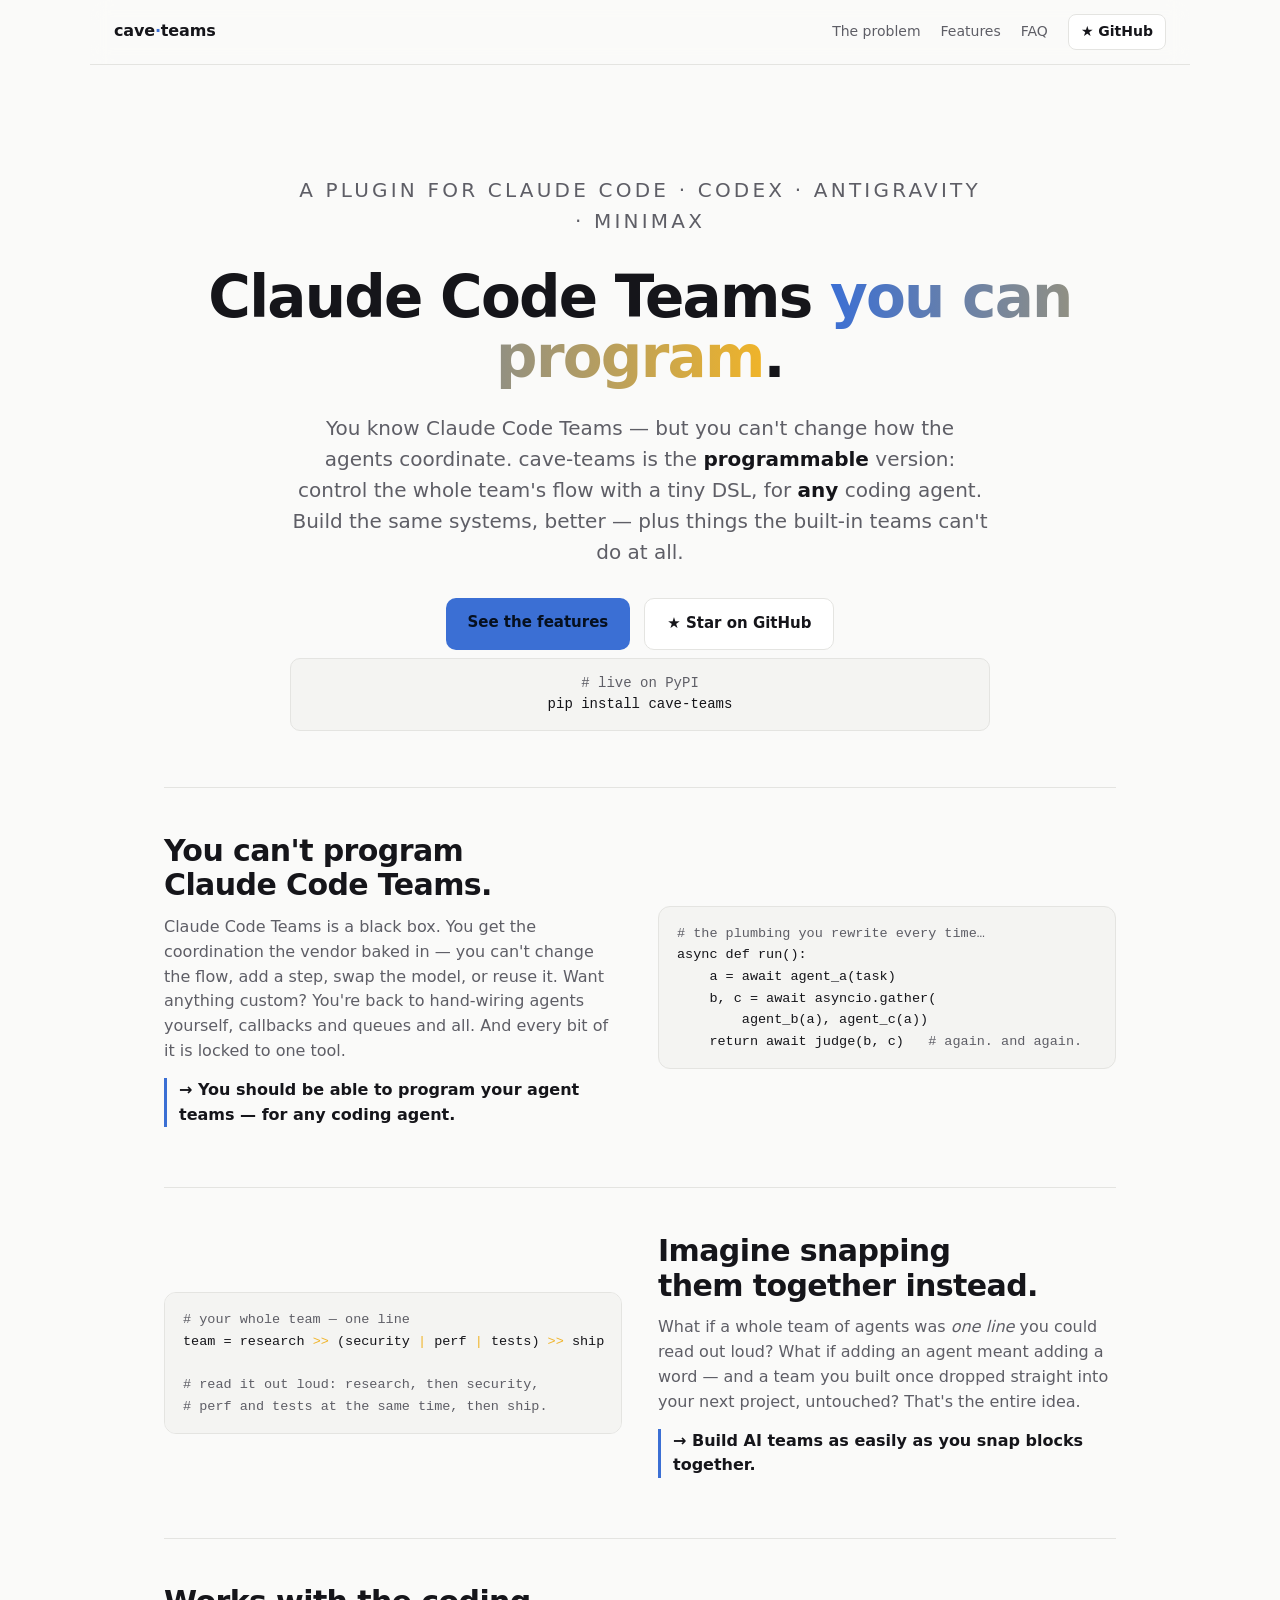
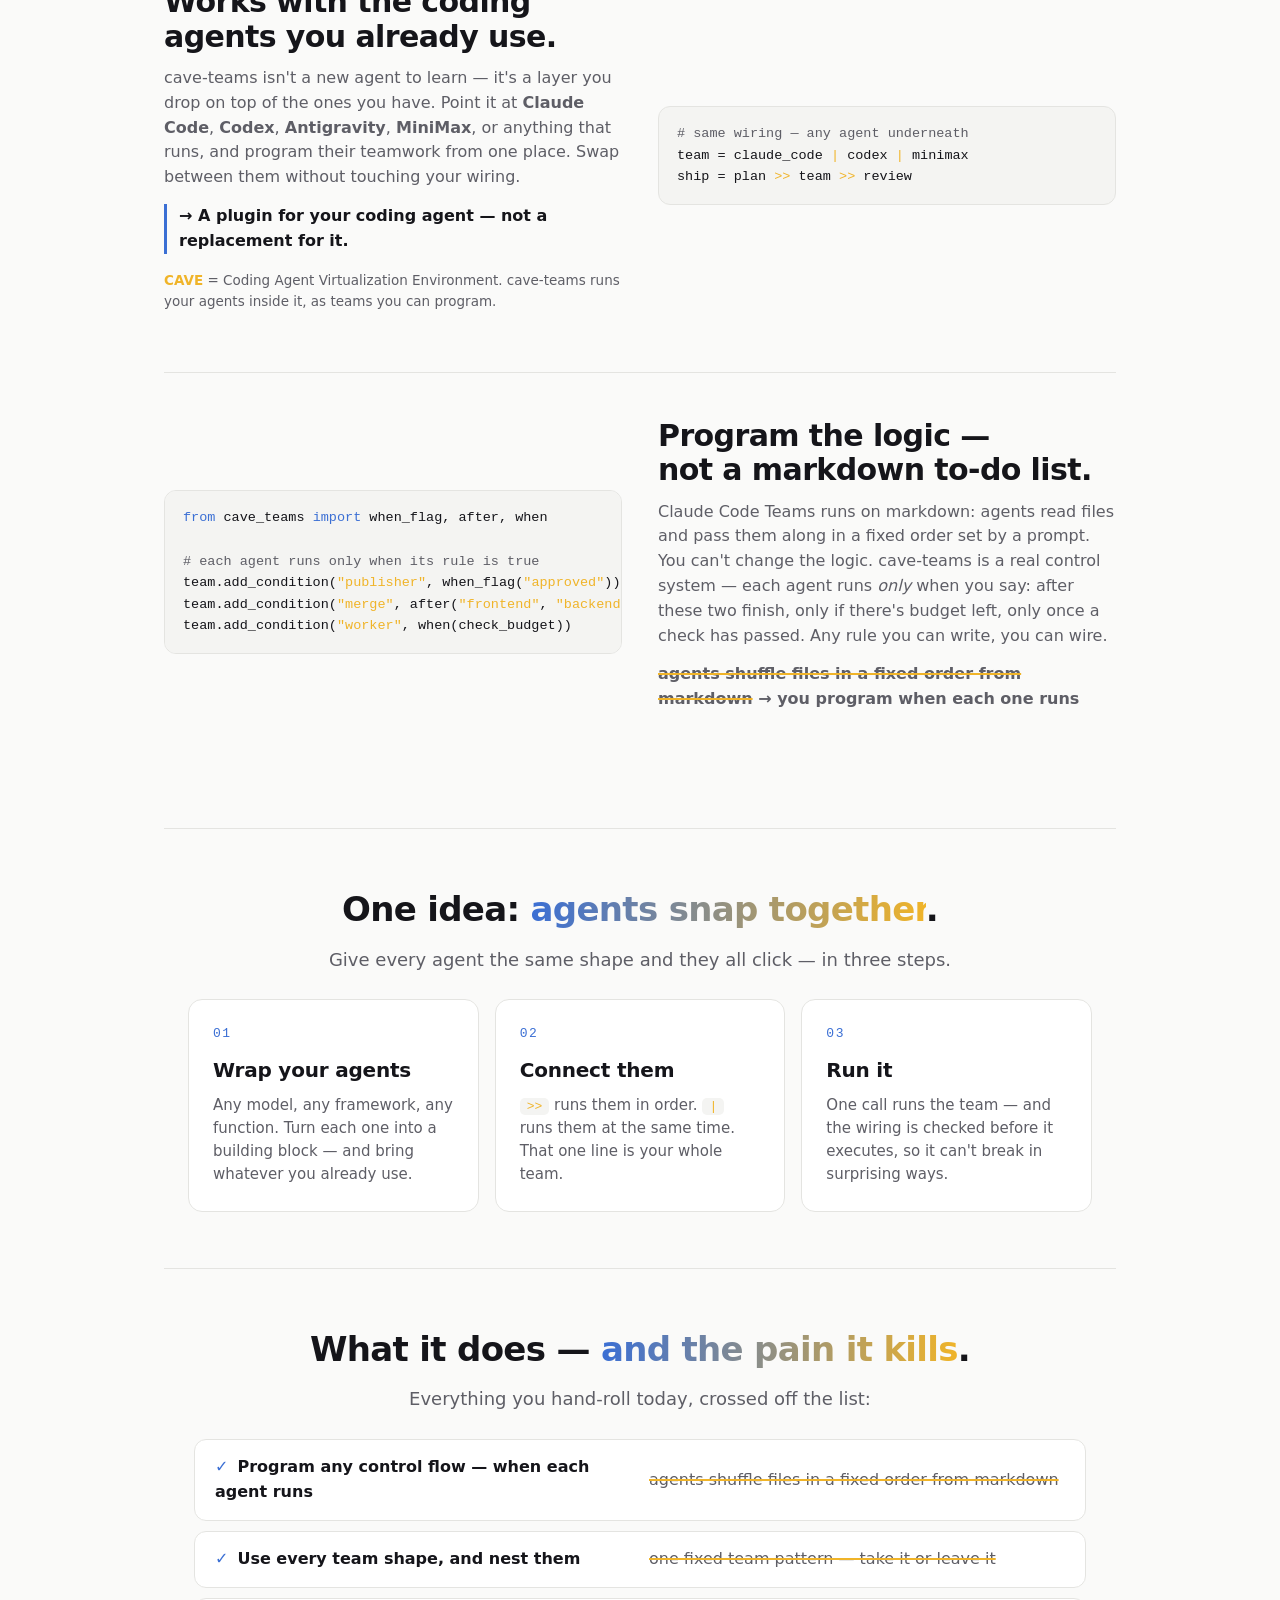
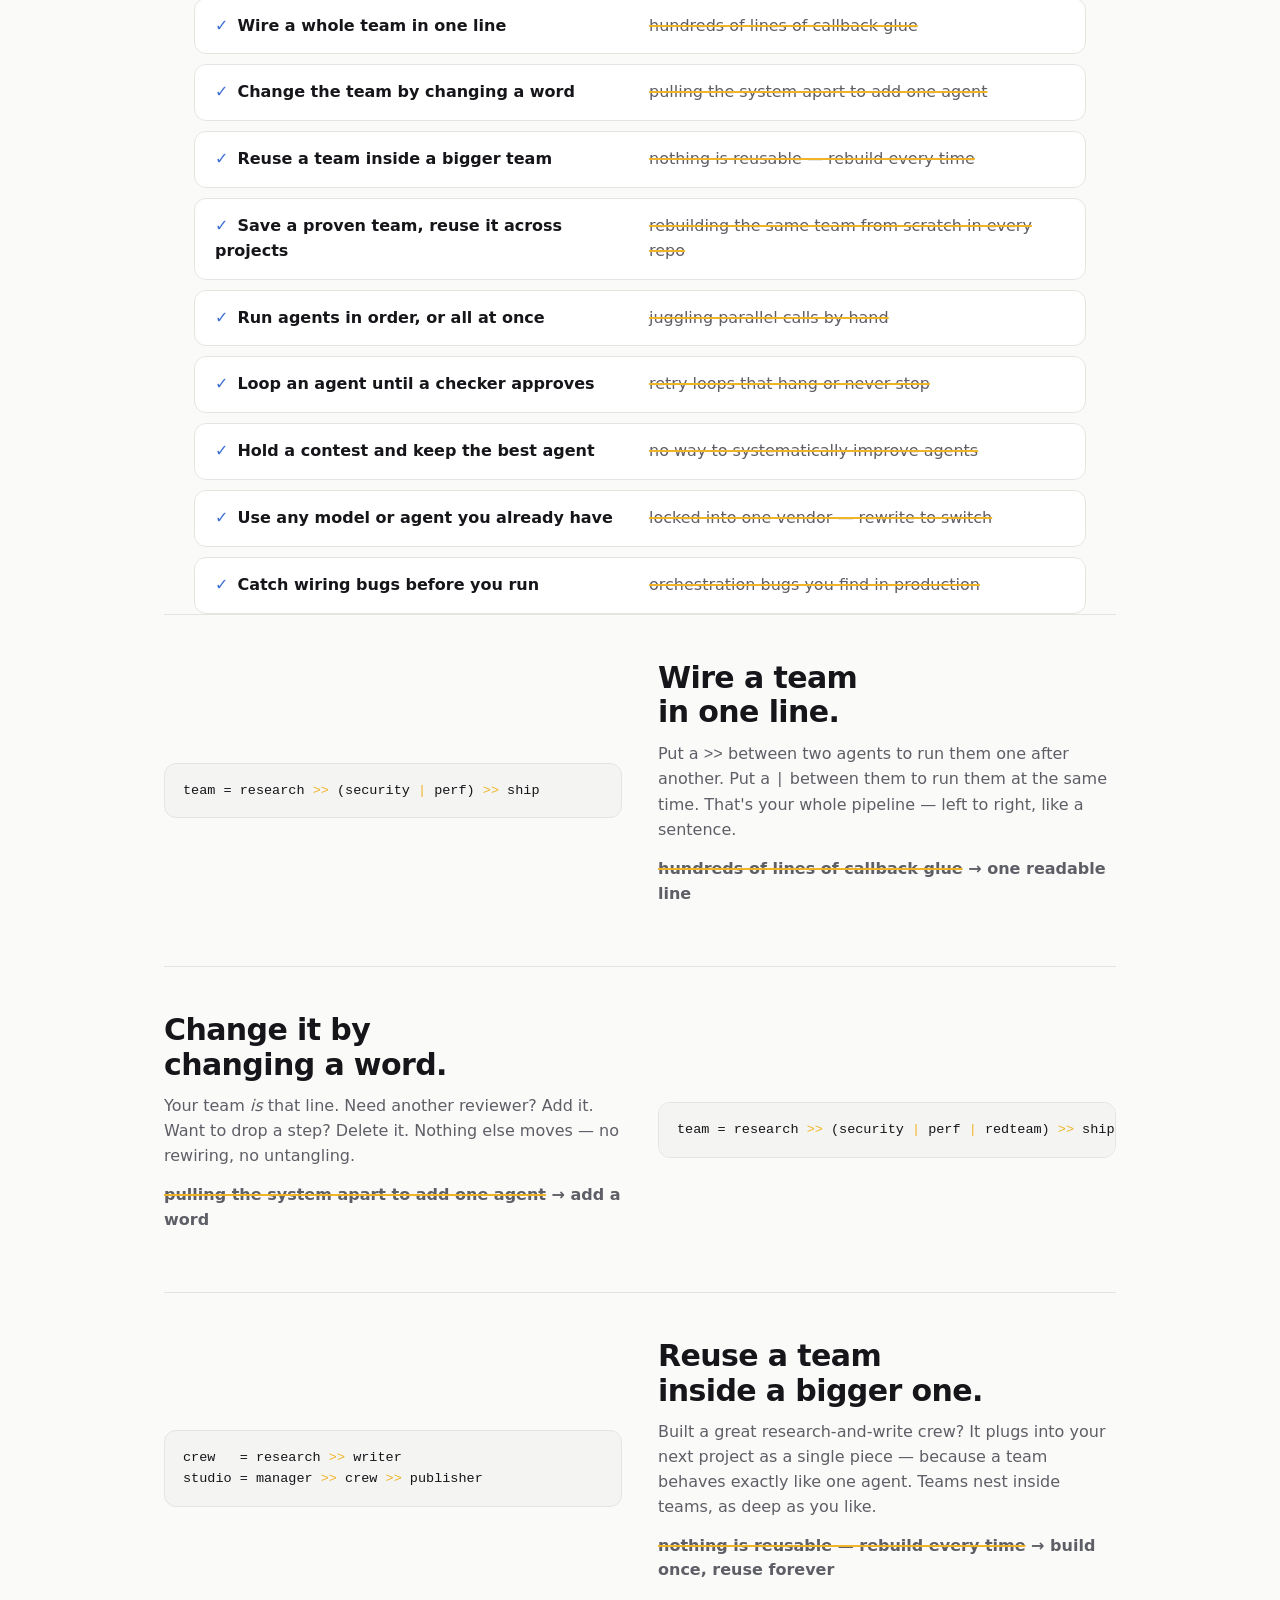
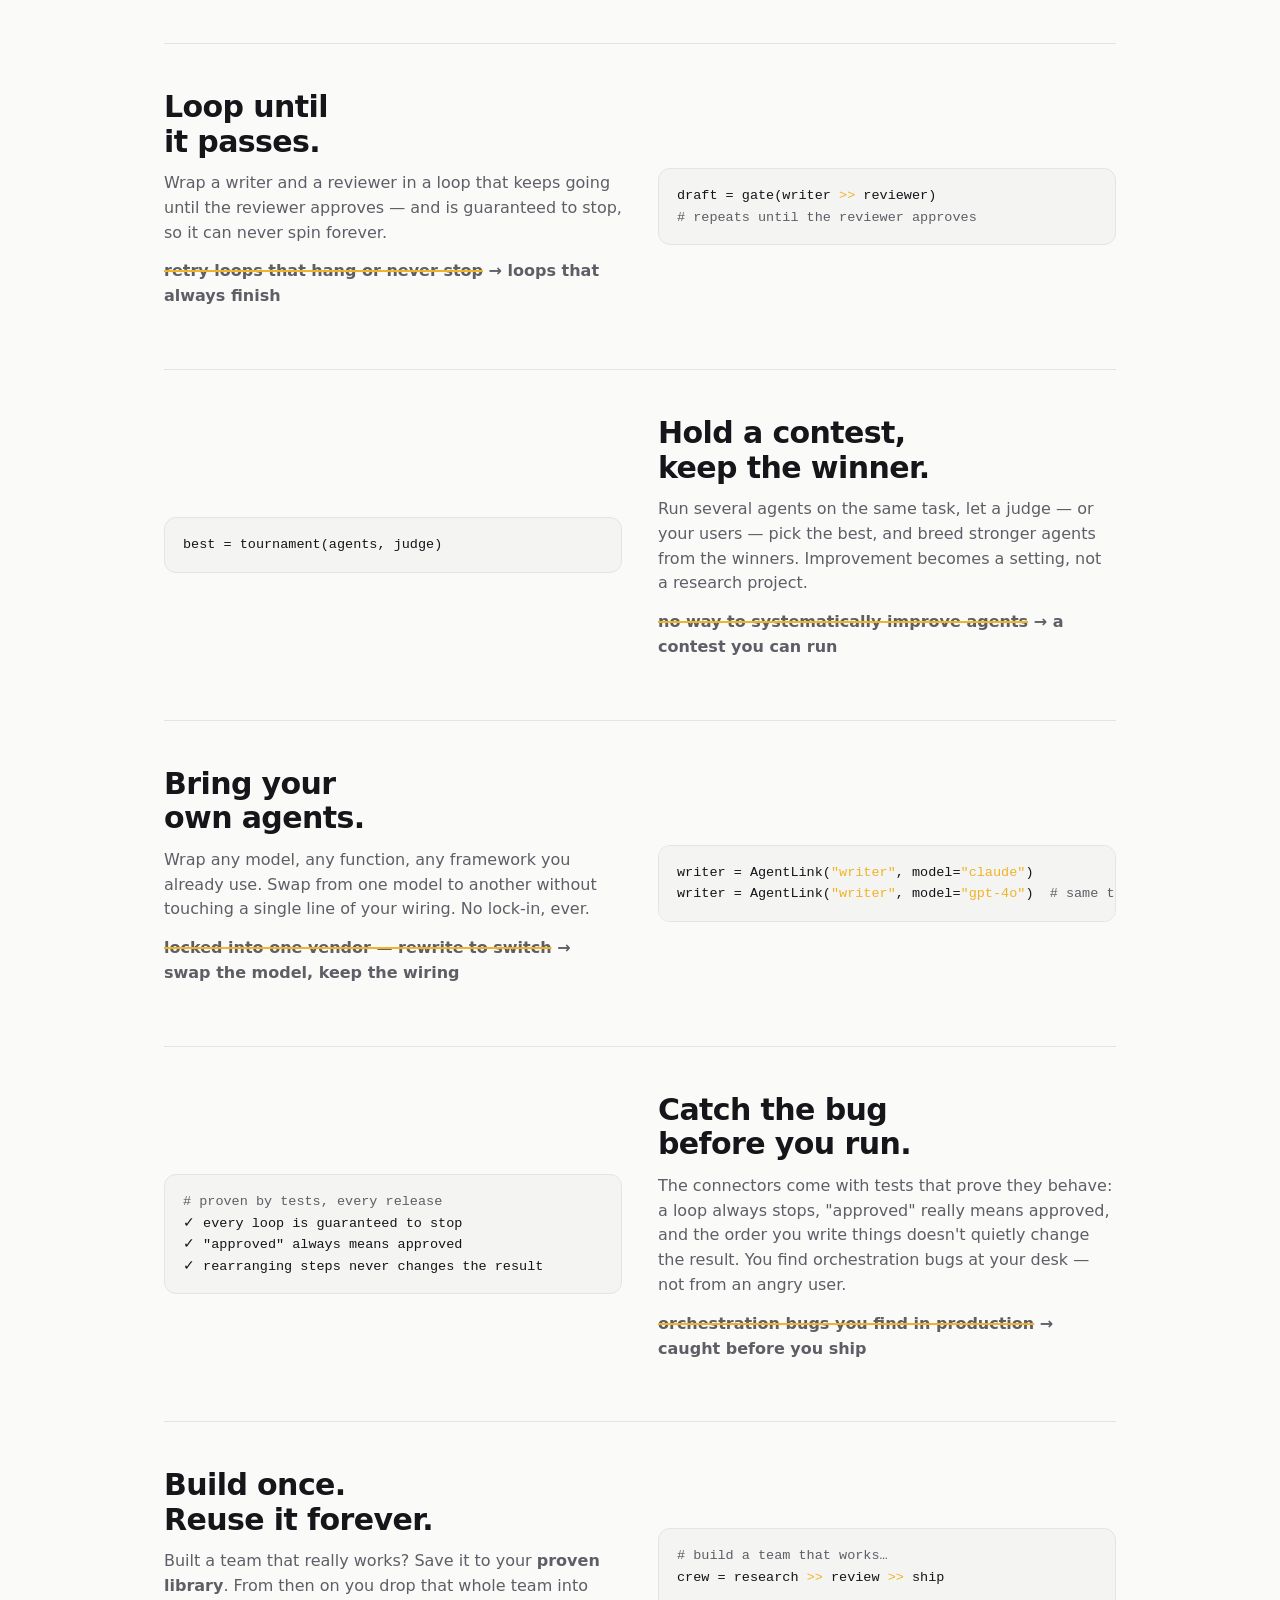
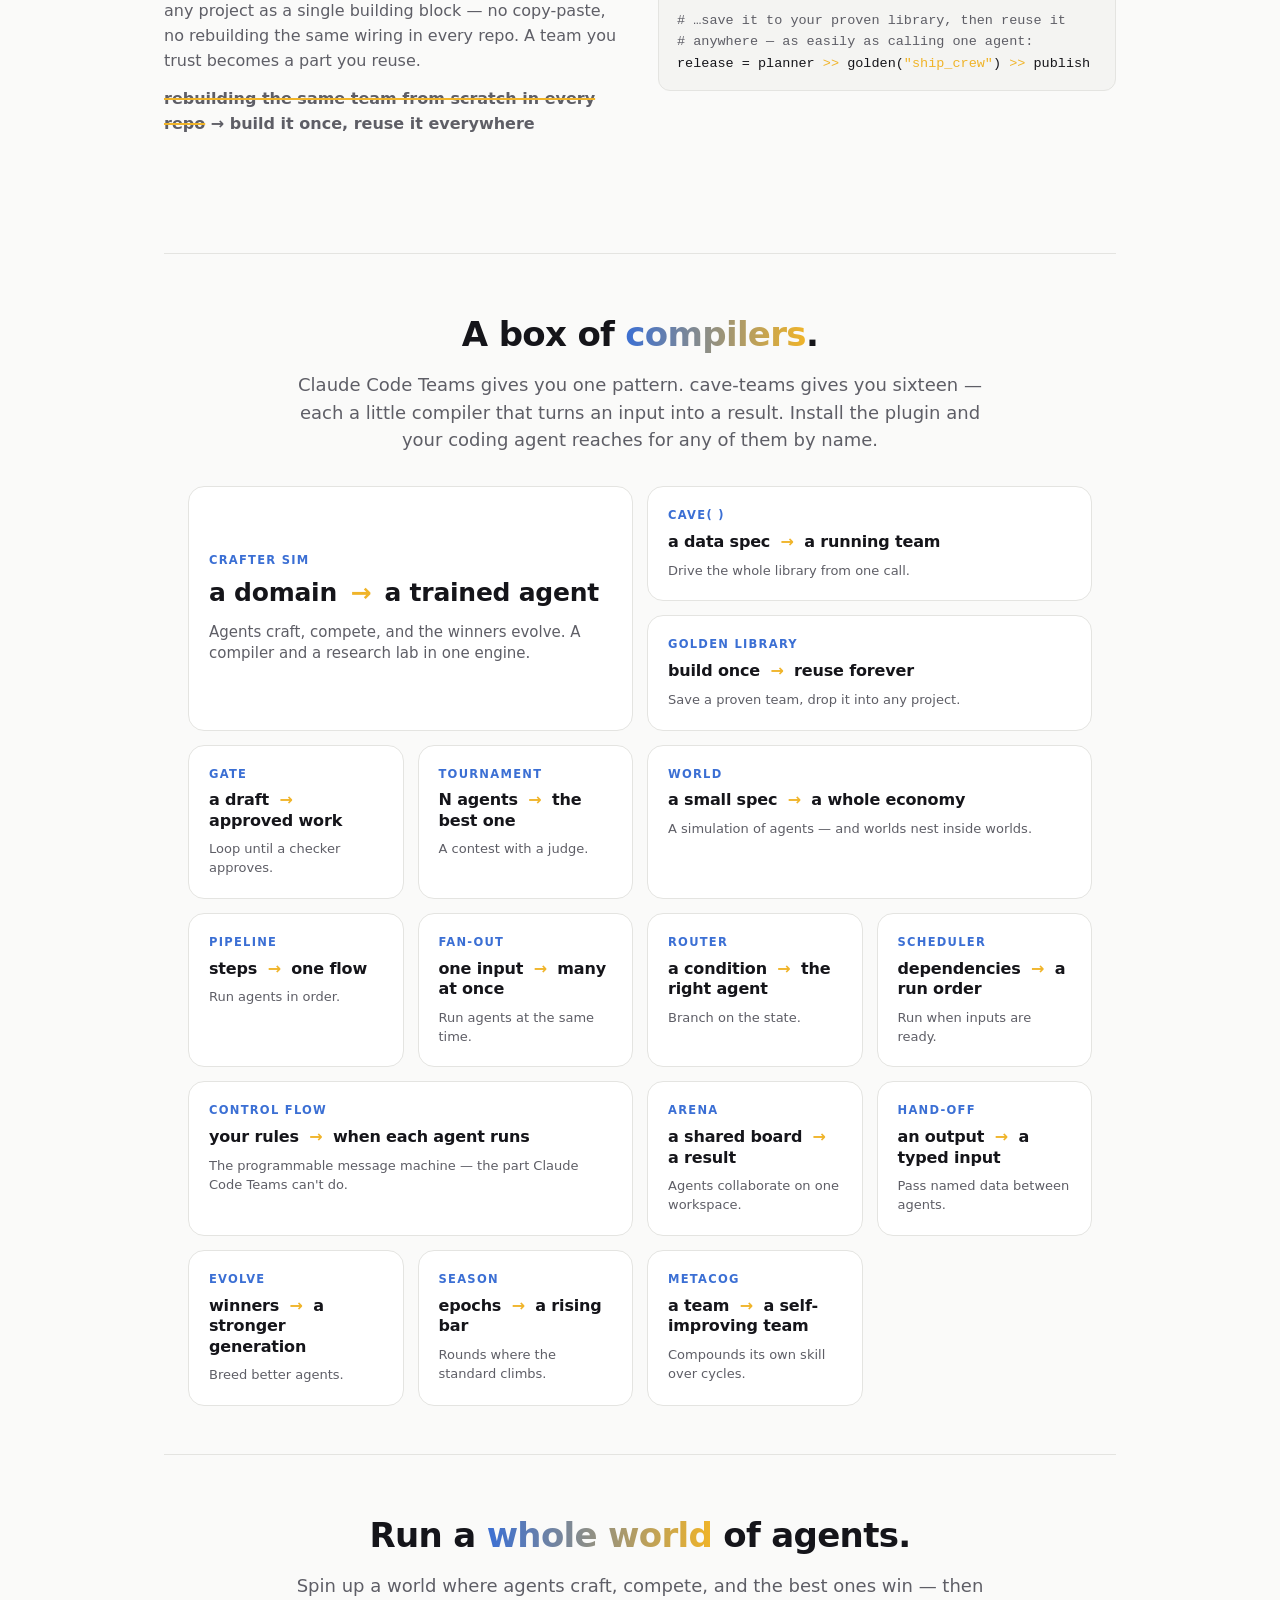
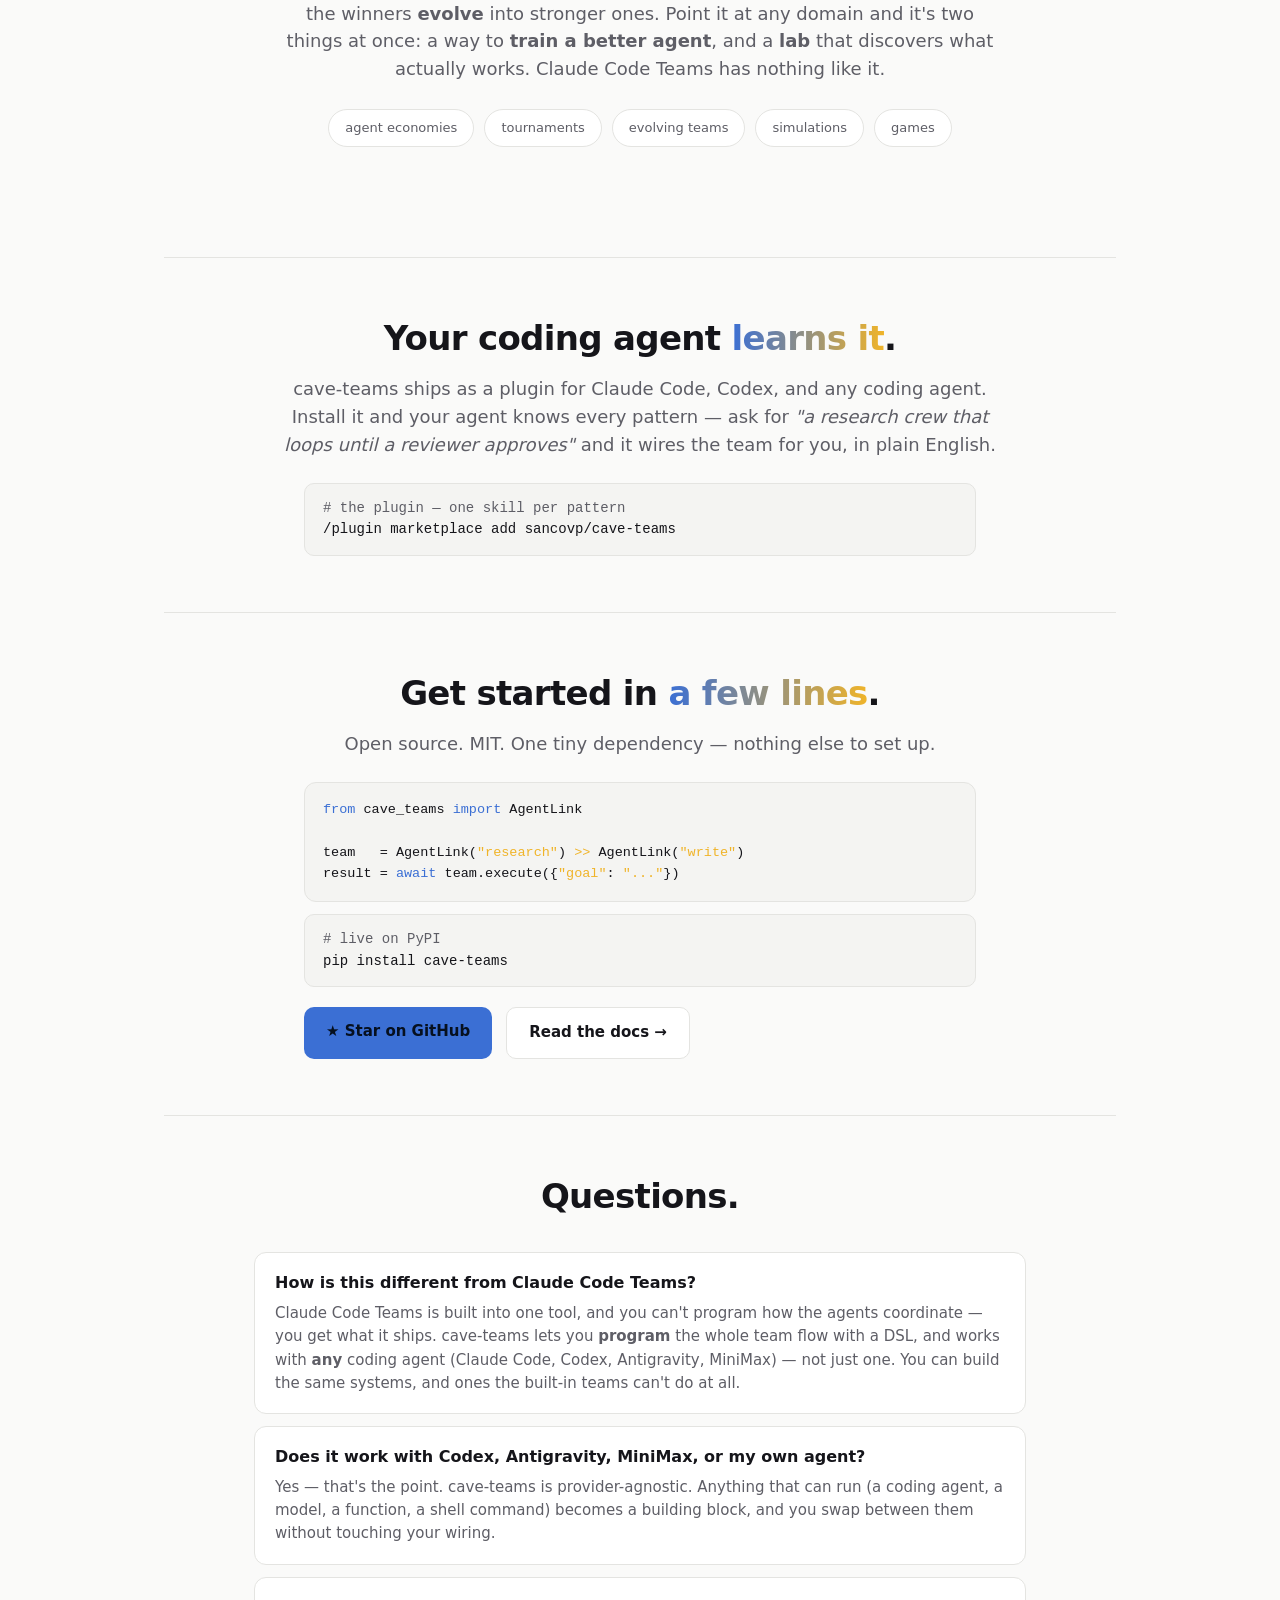
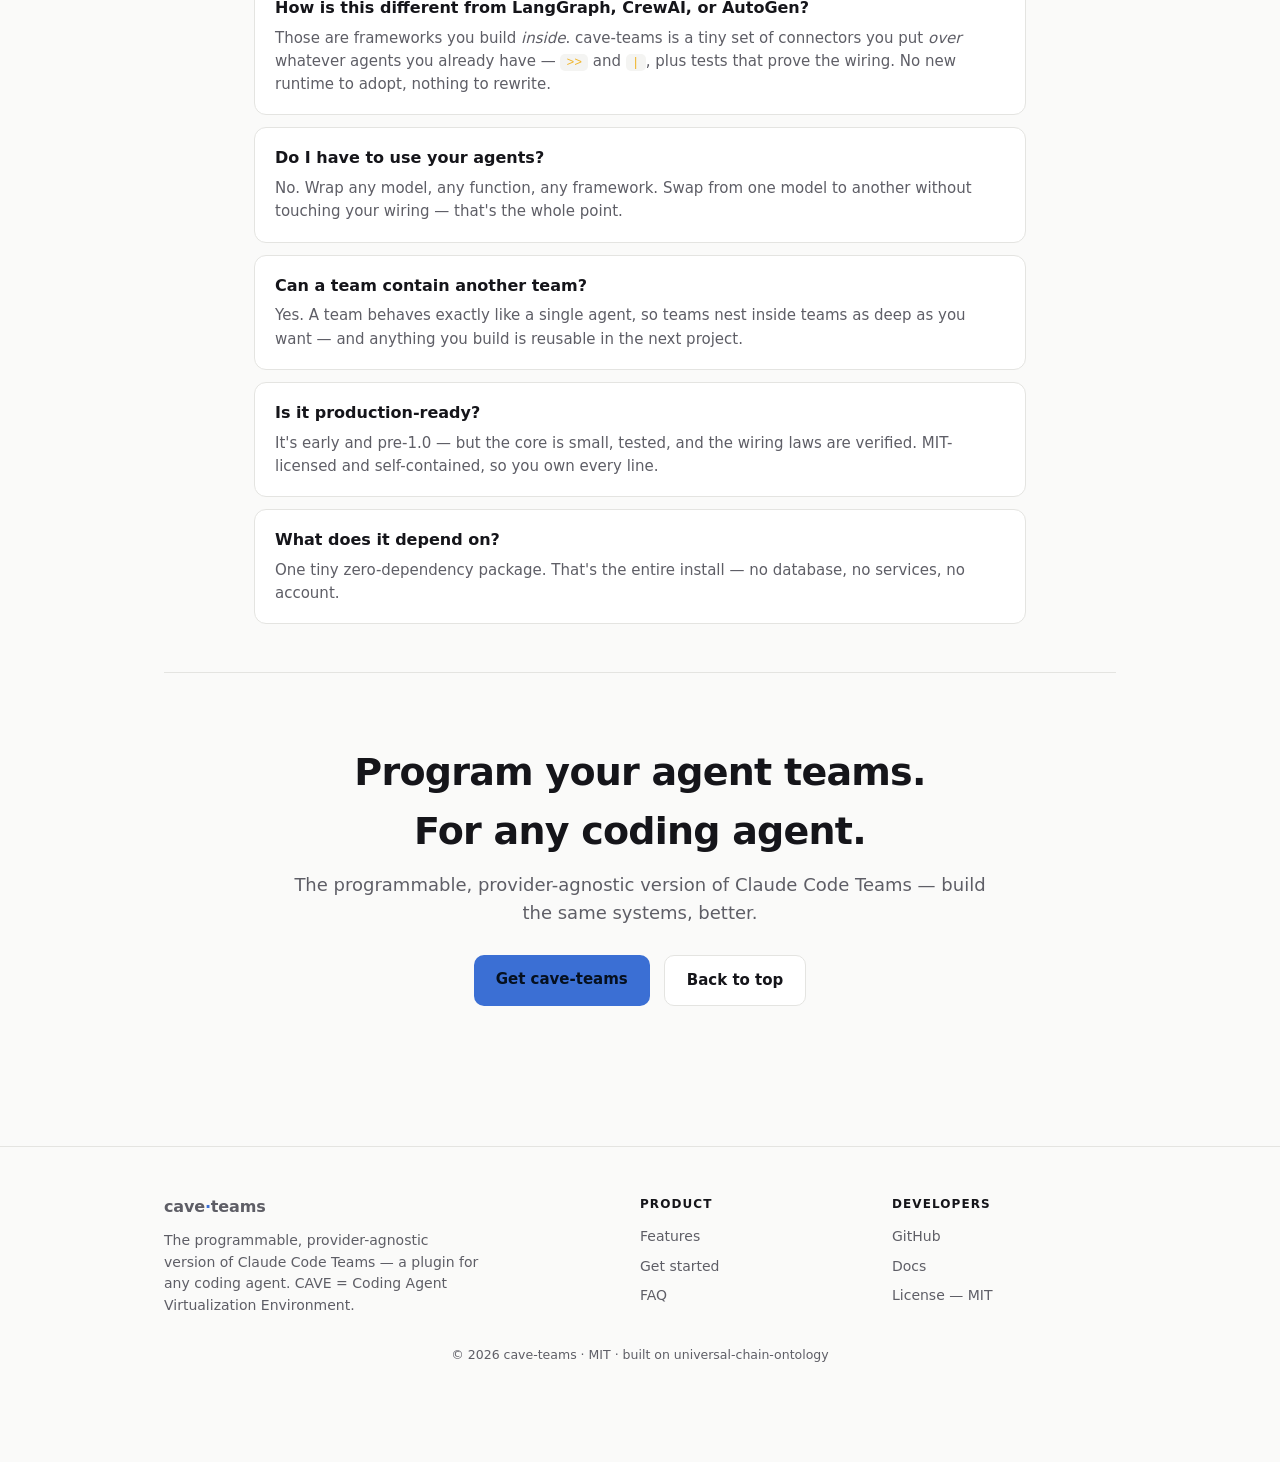
==== site/index.html @ 6f8ad86e "site: compilers bento — 16 patterns as input→output compilers (replaces flat topology chips) Co-Auth" ====
<!doctype html>
<html lang="en">
<head>
<meta charset="utf-8"/>
<meta name="viewport" content="width=device-width, initial-scale=1"/>
<title>cave-teams — Claude Code Teams you can program, for any coding agent</title>
<meta name="description" content="The programmable, provider-agnostic version of Claude Code Teams. Control agent-team flow with a tiny DSL — for Claude Code, Codex, Antigravity, MiniMax, or any coding agent."/>
<link rel="stylesheet" href="style.css"/>
</head>
<body>

<nav class="topnav">
  <a class="brand" href="#top">cave<span class="dot">·</span>teams</a>
  <div class="navlinks">
    <a href="#problem">The problem</a>
    <a href="#features">Features</a>
    <a href="#faq">FAQ</a>
    <a class="gh" href="https://github.com/sancovp/cave-teams" target="_blank" rel="noopener">★ GitHub</a>
  </div>
</nav>

<!-- HERO -->
<header class="hero" id="top">
  <p class="eyebrow">A plugin for Claude Code · Codex · Antigravity · MiniMax</p>
  <h1>Claude Code Teams <span class="grad">you can program</span>.</h1>
  <p>You know Claude Code Teams — but you can't change how the agents coordinate. cave-teams is the
     <b>programmable</b> version: control the whole team's flow with a tiny DSL, for <b>any</b> coding
     agent. Build the same systems, better — plus things the built-in teams can't do at all.</p>
  <div class="cta">
    <a class="btn primary" href="#features">See the features</a>
    <a class="btn ghost" href="https://github.com/sancovp/cave-teams" target="_blank" rel="noopener">★ Star on GitHub</a>
  </div>
  <div class="install"><pre><span class="c"># live on PyPI</span>
pip install cave-teams</pre></div>
</header>

<main>

  <!-- THE ONE PROBLEM -->
  <section class="feat" id="problem">
    <div class="copy">
      <h2>You can't program<br/>Claude Code Teams.</h2>
      <p>Claude Code Teams is a black box. You get the coordination the vendor baked in — you can't change
         the flow, add a step, swap the model, or reuse it. Want anything custom? You're back to hand-wiring
         agents yourself, callbacks and queues and all. And every bit of it is locked to one tool.</p>
      <p class="tag">→ You should be able to <b>program</b> your agent teams — for <b>any</b> coding agent.</p>
    </div>
    <pre class="code"><span class="c"># the plumbing you rewrite every time…</span>
async def run():
    a = await agent_a(task)
    b, c = await asyncio.gather(
        agent_b(a), agent_c(a))
    return await judge(b, c)   <span class="c"># again. and again.</span></pre>
  </section>

  <!-- THE ONE DREAM -->
  <section class="feat alt">
    <div class="copy">
      <h2>Imagine snapping<br/>them together instead.</h2>
      <p>What if a whole team of agents was <i>one line</i> you could read out loud? What if adding an
         agent meant adding a word — and a team you built once dropped straight into your next project,
         untouched? That's the entire idea.</p>
      <p class="tag">→ Build AI teams as easily as you snap blocks together.</p>
    </div>
    <pre class="code"><span class="c"># your whole team — one line</span>
team = research <span class="o">>></span> (security <span class="o">|</span> perf <span class="o">|</span> tests) <span class="o">>></span> ship

<span class="c"># read it out loud: research, then security,</span>
<span class="c"># perf and tests at the same time, then ship.</span></pre>
  </section>

  <!-- WORKS WITH ANY CODING AGENT (provider-agnostic / plugin) -->
  <section class="feat">
    <div class="copy">
      <h2>Works with the coding<br/>agents you already use.</h2>
      <p>cave-teams isn't a new agent to learn — it's a layer you drop on top of the ones you have. Point
         it at <b>Claude Code</b>, <b>Codex</b>, <b>Antigravity</b>, <b>MiniMax</b>, or anything that runs,
         and program their teamwork from one place. Swap between them without touching your wiring.</p>
      <p class="tag">→ A plugin for your coding agent — not a replacement for it.</p>
      <p class="cave-note"><b>CAVE</b> = Coding Agent Virtualization Environment. cave-teams runs your
         agents inside it, as teams you can program.</p>
    </div>
    <pre class="code"><span class="c"># same wiring — any agent underneath</span>
team = claude_code <span class="o">|</span> codex <span class="o">|</span> minimax
ship = plan <span class="o">>></span> team <span class="o">>></span> review</pre>
  </section>

  <!-- PROGRAM THE CONTROL FLOW (the message state machine) -->
  <section class="feat alt">
    <div class="copy">
      <h2>Program the logic —<br/>not a markdown to-do list.</h2>
      <p>Claude Code Teams runs on markdown: agents read files and pass them along in a fixed order set by
         a prompt. You can't change the logic. cave-teams is a real control system — each agent runs
         <i>only</i> when you say: after these two finish, only if there's budget left, only once a check
         has passed. Any rule you can write, you can wire.</p>
      <p class="pain-line"><s>agents shuffle files in a fixed order from markdown</s> → you program when each one runs</p>
    </div>
    <pre class="code"><span class="k">from</span> cave_teams <span class="k">import</span> when_flag, after, when

<span class="c"># each agent runs only when its rule is true</span>
team.add_condition(<span class="o">"publisher"</span>, when_flag(<span class="o">"approved"</span>))      <span class="c"># after approval</span>
team.add_condition(<span class="o">"merge"</span>, after(<span class="o">"frontend"</span>, <span class="o">"backend"</span>))   <span class="c"># wait for both</span>
team.add_condition(<span class="o">"worker"</span>, when(check_budget))         <span class="c"># any rule you write</span></pre>
  </section>

  <!-- HOW IT WORKS — 3 steps -->
  <section class="band features-head">
    <h2>One idea: <span class="grad">agents snap together</span>.</h2>
    <p>Give every agent the same shape and they all click — in three steps.</p>
  </section>
  <div class="steps">
    <div class="step">
      <div class="n">01</div>
      <h3>Wrap your agents</h3>
      <p>Any model, any framework, any function. Turn each one into a building block — and bring whatever
         you already use.</p>
    </div>
    <div class="step">
      <div class="n">02</div>
      <h3>Connect them</h3>
      <p><code>&gt;&gt;</code> runs them in order. <code>|</code> runs them at the same time. That one line
         is your whole team.</p>
    </div>
    <div class="step">
      <div class="n">03</div>
      <h3>Run it</h3>
      <p>One call runs the team — and the wiring is checked before it executes, so it can't break in
         surprising ways.</p>
    </div>
  </div>

  <!-- WHAT IT DOES — the kill grid -->
  <section class="band features-head" id="features">
    <h2>What it does — <span class="grad">and the pain it kills</span>.</h2>
    <p>Everything you hand-roll today, crossed off the list:</p>
  </section>

  <div class="kills">
    <div class="kill"><div class="do">Program any control flow — when each agent runs</div><div class="pain">agents shuffle files in a fixed order from markdown</div></div>
    <div class="kill"><div class="do">Use every team shape, and nest them</div><div class="pain">one fixed team pattern — take it or leave it</div></div>
    <div class="kill"><div class="do">Wire a whole team in one line</div><div class="pain">hundreds of lines of callback glue</div></div>
    <div class="kill"><div class="do">Change the team by changing a word</div><div class="pain">pulling the system apart to add one agent</div></div>
    <div class="kill"><div class="do">Reuse a team inside a bigger team</div><div class="pain">nothing is reusable — rebuild every time</div></div>
    <div class="kill"><div class="do">Save a proven team, reuse it across projects</div><div class="pain">rebuilding the same team from scratch in every repo</div></div>
    <div class="kill"><div class="do">Run agents in order, or all at once</div><div class="pain">juggling parallel calls by hand</div></div>
    <div class="kill"><div class="do">Loop an agent until a checker approves</div><div class="pain">retry loops that hang or never stop</div></div>
    <div class="kill"><div class="do">Hold a contest and keep the best agent</div><div class="pain">no way to systematically improve agents</div></div>
    <div class="kill"><div class="do">Use any model or agent you already have</div><div class="pain">locked into one vendor — rewrite to switch</div></div>
    <div class="kill"><div class="do">Catch wiring bugs before you run</div><div class="pain">orchestration bugs you find in production</div></div>
  </div>

  <!-- FUNNEL SCROLL — each feature, plain -->
  <section class="feat alt">
    <div class="copy">
      <h2>Wire a team<br/>in one line.</h2>
      <p>Put a <code>&gt;&gt;</code> between two agents to run them one after another. Put a <code>|</code>
         between them to run them at the same time. That's your whole pipeline — left to right, like a
         sentence.</p>
      <p class="pain-line"><s>hundreds of lines of callback glue</s> → one readable line</p>
    </div>
    <pre class="code">team = research <span class="o">>></span> (security <span class="o">|</span> perf) <span class="o">>></span> ship</pre>
  </section>

  <section class="feat">
    <div class="copy">
      <h2>Change it by<br/>changing a word.</h2>
      <p>Your team <i>is</i> that line. Need another reviewer? Add it. Want to drop a step? Delete it.
         Nothing else moves — no rewiring, no untangling.</p>
      <p class="pain-line"><s>pulling the system apart to add one agent</s> → add a word</p>
    </div>
    <pre class="code">team = research <span class="o">>></span> (security <span class="o">|</span> perf <span class="o">|</span> redteam) <span class="o">>></span> ship</pre>
  </section>

  <section class="feat alt">
    <div class="copy">
      <h2>Reuse a team<br/>inside a bigger one.</h2>
      <p>Built a great research-and-write crew? It plugs into your next project as a single piece —
         because a team behaves exactly like one agent. Teams nest inside teams, as deep as you like.</p>
      <p class="pain-line"><s>nothing is reusable — rebuild every time</s> → build once, reuse forever</p>
    </div>
    <pre class="code">crew   = research <span class="o">>></span> writer
studio = manager <span class="o">>></span> crew <span class="o">>></span> publisher</pre>
  </section>

  <section class="feat">
    <div class="copy">
      <h2>Loop until<br/>it passes.</h2>
      <p>Wrap a writer and a reviewer in a loop that keeps going until the reviewer approves — and is
         guaranteed to stop, so it can never spin forever.</p>
      <p class="pain-line"><s>retry loops that hang or never stop</s> → loops that always finish</p>
    </div>
    <pre class="code">draft = gate(writer <span class="o">>></span> reviewer)
<span class="c"># repeats until the reviewer approves</span></pre>
  </section>

  <section class="feat alt">
    <div class="copy">
      <h2>Hold a contest,<br/>keep the winner.</h2>
      <p>Run several agents on the same task, let a judge — or your users — pick the best, and breed
         stronger agents from the winners. Improvement becomes a setting, not a research project.</p>
      <p class="pain-line"><s>no way to systematically improve agents</s> → a contest you can run</p>
    </div>
    <pre class="code">best = tournament(agents, judge)</pre>
  </section>

  <section class="feat">
    <div class="copy">
      <h2>Bring your<br/>own agents.</h2>
      <p>Wrap any model, any function, any framework you already use. Swap from one model to another
         without touching a single line of your wiring. No lock-in, ever.</p>
      <p class="pain-line"><s>locked into one vendor — rewrite to switch</s> → swap the model, keep the wiring</p>
    </div>
    <pre class="code">writer = AgentLink(<span class="o">"writer"</span>, model=<span class="o">"claude"</span>)
writer = AgentLink(<span class="o">"writer"</span>, model=<span class="o">"gpt-4o"</span>)  <span class="c"># same team</span></pre>
  </section>

  <section class="feat alt">
    <div class="copy">
      <h2>Catch the bug<br/>before you run.</h2>
      <p>The connectors come with tests that prove they behave: a loop always stops, "approved" really
         means approved, and the order you write things doesn't quietly change the result. You find
         orchestration bugs at your desk — not from an angry user.</p>
      <p class="pain-line"><s>orchestration bugs you find in production</s> → caught before you ship</p>
    </div>
    <pre class="code"><span class="c"># proven by tests, every release</span>
✓ every loop is guaranteed to stop
✓ "approved" always means approved
✓ rearranging steps never changes the result</pre>
  </section>

  <section class="feat">
    <div class="copy">
      <h2>Build once.<br/>Reuse it forever.</h2>
      <p>Built a team that really works? Save it to your <b>proven library</b>. From then on you drop
         that whole team into any project as a single building block — no copy-paste, no rebuilding the
         same wiring in every repo. A team you trust becomes a part you reuse.</p>
      <p class="pain-line"><s>rebuilding the same team from scratch in every repo</s> → build it once, reuse it everywhere</p>
    </div>
    <pre class="code"><span class="c"># build a team that works…</span>
crew = research <span class="o">>></span> review <span class="o">>></span> ship

<span class="c"># …save it to your proven library, then reuse it</span>
<span class="c"># anywhere — as easily as calling one agent:</span>
release = planner <span class="o">>></span> golden(<span class="o">"ship_crew"</span>) <span class="o">>></span> publish</pre>
  </section>

  <!-- THE COMPILERS BENTO -->
  <section class="band features-head">
    <h2>A box of <span class="grad">compilers</span>.</h2>
    <p>Claude Code Teams gives you one pattern. cave-teams gives you sixteen — each a little compiler
       that turns an input into a result. Install the plugin and your coding agent reaches for any of
       them by name.</p>
  </section>
  <div class="bento">
    <div class="cell big">
      <div class="kicker">Crafter sim</div>
      <div class="io">a domain <span class="arr">→</span> a trained agent</div>
      <p>Agents craft, compete, and the winners evolve. A compiler and a research lab in one engine.</p>
    </div>
    <div class="cell wide">
      <div class="kicker">cave( )</div>
      <div class="io">a data spec <span class="arr">→</span> a running team</div>
      <p>Drive the whole library from one call.</p>
    </div>
    <div class="cell wide">
      <div class="kicker">Golden library</div>
      <div class="io">build once <span class="arr">→</span> reuse forever</div>
      <p>Save a proven team, drop it into any project.</p>
    </div>
    <div class="cell">
      <div class="kicker">Gate</div>
      <div class="io">a draft <span class="arr">→</span> approved work</div>
      <p>Loop until a checker approves.</p>
    </div>
    <div class="cell">
      <div class="kicker">Tournament</div>
      <div class="io">N agents <span class="arr">→</span> the best one</div>
      <p>A contest with a judge.</p>
    </div>
    <div class="cell wide">
      <div class="kicker">World</div>
      <div class="io">a small spec <span class="arr">→</span> a whole economy</div>
      <p>A simulation of agents — and worlds nest inside worlds.</p>
    </div>
    <div class="cell">
      <div class="kicker">Pipeline</div>
      <div class="io">steps <span class="arr">→</span> one flow</div>
      <p>Run agents in order.</p>
    </div>
    <div class="cell">
      <div class="kicker">Fan-out</div>
      <div class="io">one input <span class="arr">→</span> many at once</div>
      <p>Run agents at the same time.</p>
    </div>
    <div class="cell">
      <div class="kicker">Router</div>
      <div class="io">a condition <span class="arr">→</span> the right agent</div>
      <p>Branch on the state.</p>
    </div>
    <div class="cell wide">
      <div class="kicker">Control flow</div>
      <div class="io">your rules <span class="arr">→</span> when each agent runs</div>
      <p>The programmable message machine — the part Claude Code Teams can't do.</p>
    </div>
    <div class="cell">
      <div class="kicker">Scheduler</div>
      <div class="io">dependencies <span class="arr">→</span> a run order</div>
      <p>Run when inputs are ready.</p>
    </div>
    <div class="cell">
      <div class="kicker">Arena</div>
      <div class="io">a shared board <span class="arr">→</span> a result</div>
      <p>Agents collaborate on one workspace.</p>
    </div>
    <div class="cell">
      <div class="kicker">Hand-off</div>
      <div class="io">an output <span class="arr">→</span> a typed input</div>
      <p>Pass named data between agents.</p>
    </div>
    <div class="cell">
      <div class="kicker">Evolve</div>
      <div class="io">winners <span class="arr">→</span> a stronger generation</div>
      <p>Breed better agents.</p>
    </div>
    <div class="cell">
      <div class="kicker">Season</div>
      <div class="io">epochs <span class="arr">→</span> a rising bar</div>
      <p>Rounds where the standard climbs.</p>
    </div>
    <div class="cell">
      <div class="kicker">Metacog</div>
      <div class="io">a team <span class="arr">→</span> a self-improving team</div>
      <p>Compounds its own skill over cycles.</p>
    </div>
  </div>

  <!-- GAMES & SIMULATIONS -->
  <section class="band">
    <h2>Run a <span class="grad">whole world</span> of agents.</h2>
    <p>Spin up a world where agents craft, compete, and the best ones win — then the winners <b>evolve</b>
       into stronger ones. Point it at any domain and it's two things at once: a way to <b>train a better
       agent</b>, and a <b>lab</b> that discovers what actually works. Claude Code Teams has nothing like it.</p>
    <div class="chips">
      <span class="chip">agent economies</span>
      <span class="chip">tournaments</span>
      <span class="chip">evolving teams</span>
      <span class="chip">simulations</span>
      <span class="chip">games</span>
    </div>
  </section>

  <!-- THE PLUGIN: your agent learns it -->
  <section class="band features-head">
    <h2>Your coding agent <span class="grad">learns it</span>.</h2>
    <p>cave-teams ships as a plugin for Claude Code, Codex, and any coding agent. Install it and your
       agent knows every pattern — ask for <i>"a research crew that loops until a reviewer approves"</i>
       and it wires the team for you, in plain English.</p>
  </section>
  <div class="get">
    <div class="install"><pre><span class="c"># the plugin — one skill per pattern</span>
/plugin marketplace add sancovp/cave-teams</pre></div>
  </div>

  <!-- GET STARTED -->
  <section class="band features-head" id="start">
    <h2>Get started in <span class="grad">a few lines</span>.</h2>
    <p>Open source. MIT. One tiny dependency — nothing else to set up.</p>
  </section>
  <div class="get">
    <pre class="code"><span class="k">from</span> cave_teams <span class="k">import</span> AgentLink

team   = AgentLink(<span class="o">"research"</span>) <span class="o">>></span> AgentLink(<span class="o">"write"</span>)
result = <span class="k">await</span> team.execute({<span class="o">"goal"</span>: <span class="o">"..."</span>})</pre>
    <div class="install"><pre><span class="c"># live on PyPI</span>
pip install cave-teams</pre></div>
    <div class="cta">
      <a class="btn primary" href="https://github.com/sancovp/cave-teams" target="_blank" rel="noopener">★ Star on GitHub</a>
      <a class="btn ghost" href="https://github.com/sancovp/cave-teams" target="_blank" rel="noopener">Read the docs →</a>
    </div>
  </div>

  <!-- FAQ -->
  <section class="band features-head" id="faq">
    <h2>Questions.</h2>
  </section>
  <div class="faq">
    <div class="qa">
      <p class="q">How is this different from Claude Code Teams?</p>
      <p class="a">Claude Code Teams is built into one tool, and you can't program how the agents coordinate
         — you get what it ships. cave-teams lets you <b>program</b> the whole team flow with a DSL, and
         works with <b>any</b> coding agent (Claude Code, Codex, Antigravity, MiniMax) — not just one. You
         can build the same systems, and ones the built-in teams can't do at all.</p>
    </div>
    <div class="qa">
      <p class="q">Does it work with Codex, Antigravity, MiniMax, or my own agent?</p>
      <p class="a">Yes — that's the point. cave-teams is provider-agnostic. Anything that can run (a coding
         agent, a model, a function, a shell command) becomes a building block, and you swap between them
         without touching your wiring.</p>
    </div>
    <div class="qa">
      <p class="q">How is this different from LangGraph, CrewAI, or AutoGen?</p>
      <p class="a">Those are frameworks you build <i>inside</i>. cave-teams is a tiny set of connectors you
         put <i>over</i> whatever agents you already have — <code>&gt;&gt;</code> and <code>|</code>, plus
         tests that prove the wiring. No new runtime to adopt, nothing to rewrite.</p>
    </div>
    <div class="qa">
      <p class="q">Do I have to use your agents?</p>
      <p class="a">No. Wrap any model, any function, any framework. Swap from one model to another without
         touching your wiring — that's the whole point.</p>
    </div>
    <div class="qa">
      <p class="q">Can a team contain another team?</p>
      <p class="a">Yes. A team behaves exactly like a single agent, so teams nest inside teams as deep as
         you want — and anything you build is reusable in the next project.</p>
    </div>
    <div class="qa">
      <p class="q">Is it production-ready?</p>
      <p class="a">It's early and pre-1.0 — but the core is small, tested, and the wiring laws are
         verified. MIT-licensed and self-contained, so you own every line.</p>
    </div>
    <div class="qa">
      <p class="q">What does it depend on?</p>
      <p class="a">One tiny zero-dependency package. That's the entire install — no database, no services,
         no account.</p>
    </div>
  </div>

  <!-- CLOSE -->
  <section class="band close">
    <h2>Program your agent teams.<br/>For any coding agent.</h2>
    <p>The programmable, provider-agnostic version of Claude Code Teams — build the same systems, better.</p>
    <div class="cta">
      <a class="btn primary" href="https://github.com/sancovp/cave-teams" target="_blank" rel="noopener">Get cave-teams</a>
      <a class="btn ghost" href="#top">Back to top</a>
    </div>
  </section>

</main>

<footer>
  <div class="foot">
    <div class="col brandcol">
      <a class="brand" href="#top">cave<span class="dot">·</span>teams</a>
      <p>The programmable, provider-agnostic version of Claude Code Teams — a plugin for any coding agent.
         CAVE = Coding Agent Virtualization Environment.</p>
    </div>
    <div class="col">
      <h4>Product</h4>
      <a href="#features">Features</a>
      <a href="#start">Get started</a>
      <a href="#faq">FAQ</a>
    </div>
    <div class="col">
      <h4>Developers</h4>
      <a href="https://github.com/sancovp/cave-teams" target="_blank" rel="noopener">GitHub</a>
      <a href="https://github.com/sancovp/cave-teams" target="_blank" rel="noopener">Docs</a>
      <a href="https://github.com/sancovp/cave-teams" target="_blank" rel="noopener">License — MIT</a>
    </div>
  </div>
  <div class="footbar">© 2026 cave-teams · MIT · built on universal-chain-ontology</div>
</footer>

</body>
</html>
---- site/style.css ----
:root {
  --bg: #0f1014; --panel: #16181f; --panel2: #1c1f28; --border: #2a2e3a;
  --text: #e8e8ec; --muted: #9a9ca6; --accent: #6ea8fe; --gold: #f0b429;
  --codebg: #0b0d12;
}
@media (prefers-color-scheme: light) {
  :root { --bg:#fafaf9; --panel:#fff; --panel2:#f4f4f2; --border:#e4e4e1;
          --text:#15151a; --muted:#5e5e66; --accent:#3b6fd4; --codebg:#f4f4f2; }
}
* { box-sizing: border-box; }
body { margin: 0; background: var(--bg); color: var(--text);
  font-family: ui-sans-serif, system-ui, -apple-system, "Segoe UI", Roboto, sans-serif; line-height: 1.55; }
code, pre { font-family: ui-monospace, "SF Mono", "JetBrains Mono", Menlo, monospace; }

/* nav */
.topnav { position: sticky; top: 0; z-index: 50; display: flex; align-items: center; justify-content: space-between;
  max-width: 1100px; margin: 0 auto; padding: 14px 24px;
  background: color-mix(in srgb, var(--bg) 82%, transparent); backdrop-filter: blur(10px); border-bottom: 1px solid var(--border); }
.brand { font-weight: 800; font-size: 16px; color: var(--text); text-decoration: none; letter-spacing: -0.01em; }
.brand .dot { color: var(--accent); }
.navlinks { display: flex; align-items: center; gap: 20px; }
.navlinks a { color: var(--muted); text-decoration: none; font-size: 14px; }
.navlinks a:hover { color: var(--text); }
.navlinks a.gh { color: var(--text); font-weight: 700; border: 1px solid var(--border); border-radius: 8px; padding: 6px 12px; background: var(--panel); }
.navlinks a.gh:hover { border-color: var(--accent); }

/* hero */
.hero { max-width: 940px; margin: 0 auto; padding: 84px 24px 40px; text-align: center; }
.eyebrow { font-size: 13px; text-transform: uppercase; letter-spacing: .16em; color: var(--muted); margin: 0 0 22px; }
.hero h1 { margin: 0; font-size: 58px; line-height: 1.04; font-weight: 800; letter-spacing: -0.03em; }
.grad { background: linear-gradient(90deg, var(--accent), var(--gold)); -webkit-background-clip: text; background-clip: text; color: transparent; }
.hero p { margin: 26px auto 30px; max-width: 700px; font-size: 20px; color: var(--muted); }
.hero p b { color: var(--text); }
.cta { display: flex; gap: 14px; justify-content: center; flex-wrap: wrap; }
.btn { display: inline-block; text-decoration: none; font-weight: 700; font-size: 15px; padding: 13px 22px; border-radius: 10px; transition: transform .12s, border-color .12s; }
.btn:hover { transform: translateY(-1px); }
.btn.primary { background: var(--accent); color: #06101f; }
.btn.ghost { color: var(--text); border: 1px solid var(--border); background: var(--panel); }
.btn.ghost:hover { border-color: var(--accent); }

main { max-width: 1000px; margin: 0 auto; padding: 16px 24px 60px; }

/* one-liner code under hero */
.install { max-width: 700px; margin: 8px auto 0; }
.install pre { background: var(--codebg); border: 1px solid var(--border); border-radius: 10px; padding: 14px 18px; margin: 0; overflow-x: auto; color: var(--text); font-size: 14px; }
.install .c { color: var(--muted); }

/* feature sections */
.feat { display: grid; grid-template-columns: 1fr 1fr; gap: 36px; align-items: center; padding: 46px 0; border-top: 1px solid var(--border); }
.feat.alt .copy { order: 2; }
.feat h2 { margin: 0 0 12px; font-size: 30px; line-height: 1.15; letter-spacing: -0.02em; }
.feat p { color: var(--muted); margin: 0 0 14px; }
.feat .tag { color: var(--text); font-weight: 600; border-left: 3px solid var(--accent); padding-left: 12px; }
.feat .cave-note { margin-top: 16px; font-size: 13.5px; color: var(--muted); }
.feat .cave-note b { color: var(--gold); }
.feat .tag.gold { border-color: var(--gold); }
pre.code { background: var(--codebg); border: 1px solid var(--border); border-radius: 12px; padding: 16px 18px; margin: 0; overflow-x: auto; font-size: 13.5px; line-height: 1.6; }
pre.code .k { color: var(--accent); } pre.code .o { color: var(--gold); } pre.code .c { color: var(--muted); }

/* band */
.band { text-align: center; padding: 54px 24px; margin: 48px 0 0; border-top: 1px solid var(--border); }
.band h2 { font-size: 34px; margin: 0 0 10px; letter-spacing: -0.02em; }
.band p { color: var(--muted); max-width: 720px; margin: 0 auto; font-size: 18px; }
.chips { display: flex; gap: 10px; justify-content: center; flex-wrap: wrap; margin-top: 26px; }
.chip { border: 1px solid var(--border); background: var(--panel); border-radius: 999px; padding: 8px 16px; font-size: 13px; color: var(--muted); }
.chip b { color: var(--text); }
.chips.topo { max-width: 720px; margin: 20px auto 0; padding: 0 24px; }

/* compilers bento */
.bento { max-width: 1040px; margin: 24px auto 0; padding: 0 24px;
  display: grid; grid-template-columns: repeat(4, 1fr); gap: 14px; grid-auto-flow: dense; }
.cell { background: var(--panel); border: 1px solid var(--border); border-radius: 16px;
  padding: 20px; display: flex; flex-direction: column; gap: 7px; transition: border-color .12s, transform .12s; }
.cell:hover { border-color: var(--accent); transform: translateY(-2px); }
.cell.wide { grid-column: span 2; }
.cell.big { grid-column: span 2; grid-row: span 2; justify-content: center; }
.cell .kicker { font-size: 11.5px; text-transform: uppercase; letter-spacing: .11em; color: var(--accent); font-weight: 800; }
.cell .io { font-weight: 750; font-size: 16px; color: var(--text); line-height: 1.28; letter-spacing: -0.01em; }
.cell.big .io { font-size: 25px; }
.cell .io .arr { color: var(--gold); padding: 0 5px; font-weight: 800; }
.cell p { margin: 2px 0 0; color: var(--muted); font-size: 13px; line-height: 1.45; }
.cell.big p { font-size: 15px; margin-top: 6px; }
@media (max-width: 760px) {
  .bento { grid-template-columns: 1fr 1fr; }
  .cell.wide, .cell.big { grid-column: span 2; }
  .cell.big { grid-row: auto; }
  .cell.big .io { font-size: 22px; }
}

/* closing CTA band */
.band.close { padding: 70px 24px 80px; }
.band.close h2 { font-size: 38px; }
.band.close .cta { margin-top: 28px; }
.band.close .install { margin-top: 22px; }

/* what-it-does: the kill grid (feature → pain crossed out) */
.band.features-head { padding-bottom: 8px; margin-top: 56px; }
.kills { max-width: 940px; margin: 18px auto 0; padding: 0 24px; display: flex; flex-direction: column; gap: 10px; }
.kill { display: grid; grid-template-columns: 1fr 1fr; gap: 18px; align-items: center;
  padding: 15px 20px; background: var(--panel); border: 1px solid var(--border); border-radius: 12px; }
.kill .do { font-weight: 650; color: var(--text); }
.kill .do::before { content: "✓"; color: var(--accent); font-weight: 800; margin-right: 9px; }
.kill .pain { color: var(--muted); text-decoration: line-through;
  text-decoration-color: var(--gold); text-decoration-thickness: 2px; }
@media (max-width: 640px) {
  .kill { grid-template-columns: 1fr; gap: 3px; padding: 13px 16px; }
  .kill .pain { font-size: 14px; }
}

/* struck pain line inside the funnel-scroll feature sections */
.pain-line { color: var(--muted); font-weight: 600; }
.pain-line s { color: var(--muted); text-decoration-color: var(--gold); text-decoration-thickness: 2px; }

/* how-it-works: 3 steps */
.steps { max-width: 1000px; margin: 18px auto 0; padding: 0 24px; display: grid;
  grid-template-columns: repeat(3, 1fr); gap: 16px; }
.step { background: var(--panel); border: 1px solid var(--border); border-radius: 14px; padding: 24px; }
.step .n { font-family: ui-monospace, "SF Mono", Menlo, monospace; color: var(--accent); font-size: 13px; letter-spacing: .12em; }
.step h3 { margin: 10px 0 8px; font-size: 20px; letter-spacing: -0.01em; }
.step p { margin: 0; color: var(--muted); font-size: 15px; }
.step code { background: var(--codebg); padding: 1px 7px; border-radius: 5px; color: var(--gold); font-size: 13px; }
@media (max-width: 760px) { .steps { grid-template-columns: 1fr; } }

/* get started */
.get { max-width: 720px; margin: 16px auto 0; padding: 0 24px; }
.get .install { margin-top: 12px; }
.get .cta { justify-content: flex-start; margin-top: 20px; }

/* faq */
.faq { max-width: 820px; margin: 12px auto 0; padding: 0 24px; display: flex; flex-direction: column; gap: 12px; }
.qa { background: var(--panel); border: 1px solid var(--border); border-radius: 12px; padding: 18px 20px; }
.qa .q { font-weight: 700; color: var(--text); margin: 0 0 6px; font-size: 16px; }
.qa .a { color: var(--muted); margin: 0; font-size: 15px; }
.qa .a code { background: var(--codebg); padding: 1px 6px; border-radius: 5px; color: var(--gold); font-size: 13px; }

/* footer columns */
.foot { max-width: 1000px; margin: 0 auto; display: grid; grid-template-columns: 2fr 1fr 1fr;
  gap: 28px; text-align: left; padding: 8px 24px 28px; }
.foot .col h4 { color: var(--text); font-size: 12px; margin: 0 0 12px; text-transform: uppercase; letter-spacing: .09em; }
.foot .col a { display: block; color: var(--muted); text-decoration: none; font-size: 14px; margin-bottom: 8px; }
.foot .col a:hover { color: var(--text); }
.foot .brandcol .brand { font-size: 16px; }
.foot .brandcol p { color: var(--muted); font-size: 14px; max-width: 320px; margin: 10px 0 0; }
.footbar { text-align: center; color: var(--muted); font-size: 12.5px; padding: 0 24px 40px; }
@media (max-width: 640px) { .foot { grid-template-columns: 1fr 1fr; } .foot .brandcol { grid-column: 1 / -1; } }

footer { text-align: center; color: var(--muted); font-size: 13px; padding: 40px 24px 60px; border-top: 1px solid var(--border); }
footer a { color: var(--accent); text-decoration: none; }

@media (max-width: 760px) {
  .hero h1 { font-size: 40px; }
  .feat { grid-template-columns: 1fr; gap: 18px; }
  .feat.alt .copy { order: 0; }
}
@media (max-width: 560px) {
  /* declutter the nav on phones — keep brand + GitHub (you scroll on mobile anyway) */
  .navlinks a:not(.gh) { display: none; }
  .navlinks { gap: 0; }
}
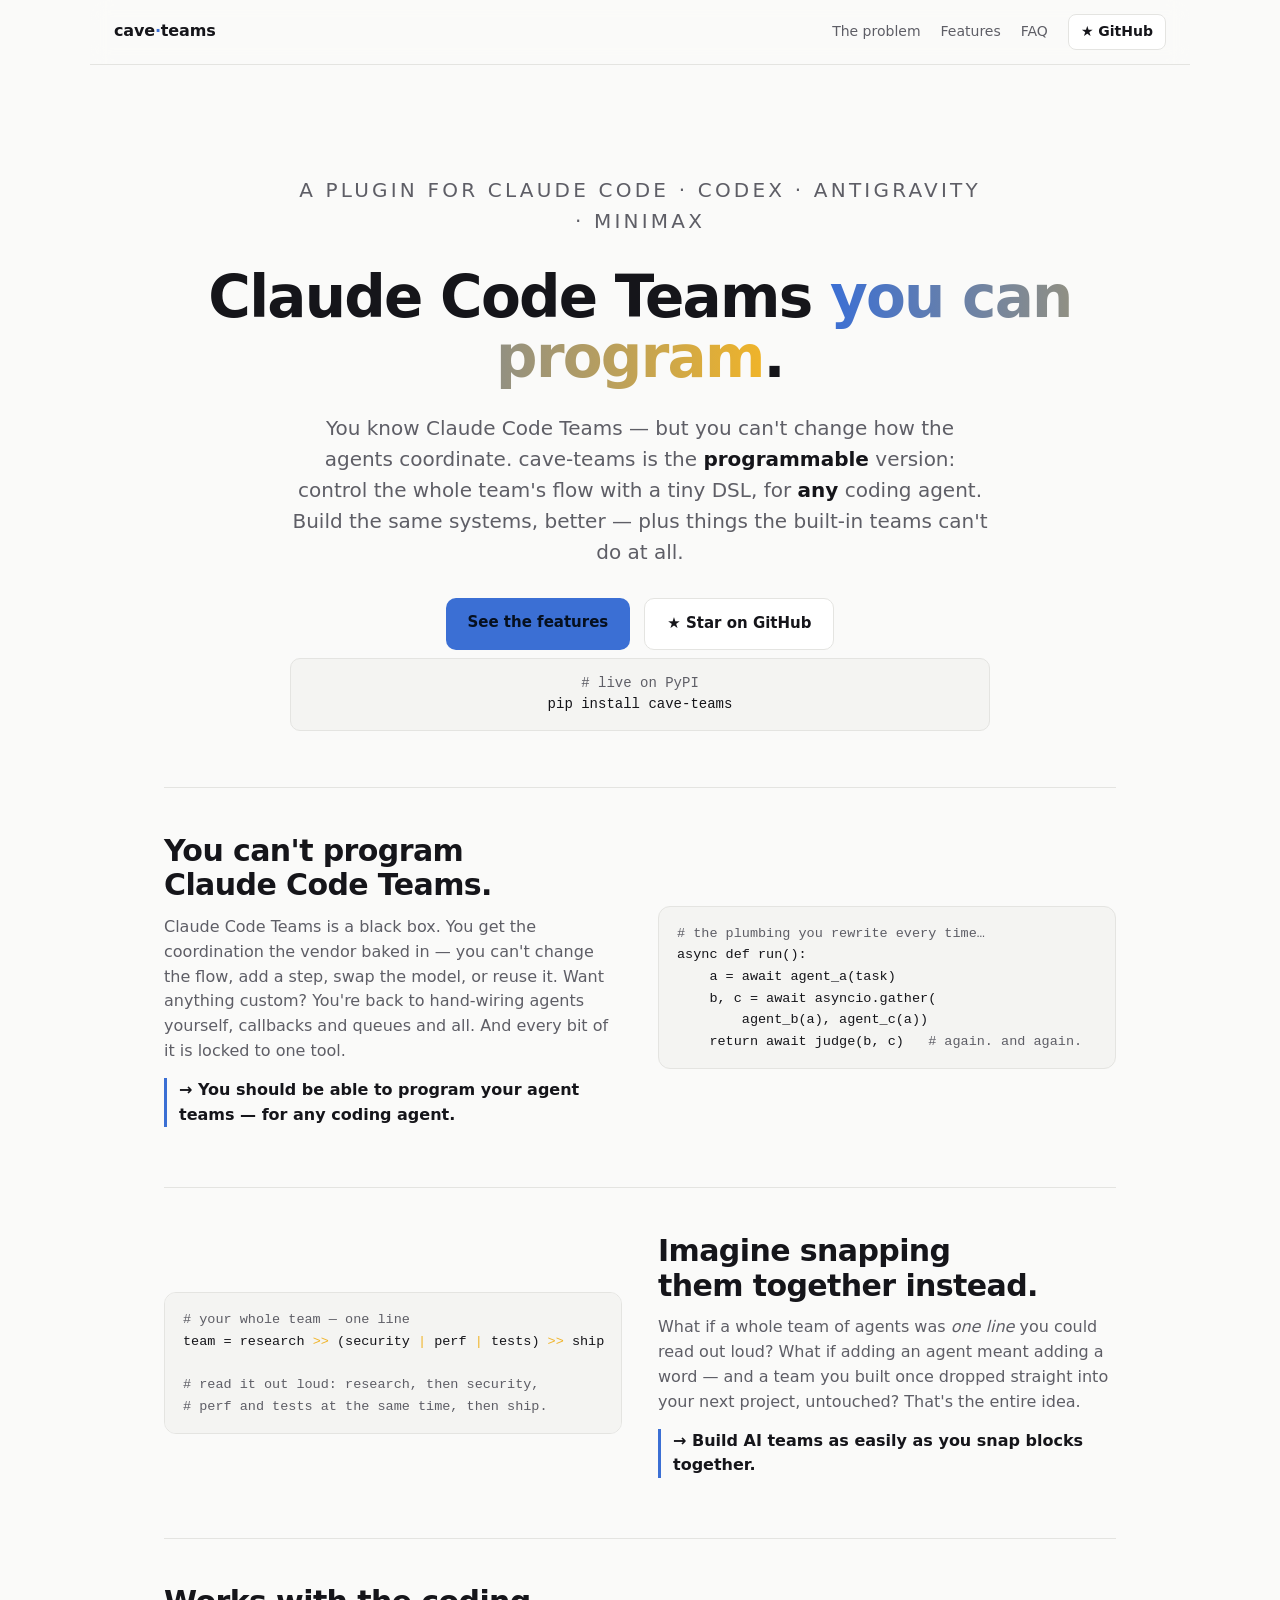
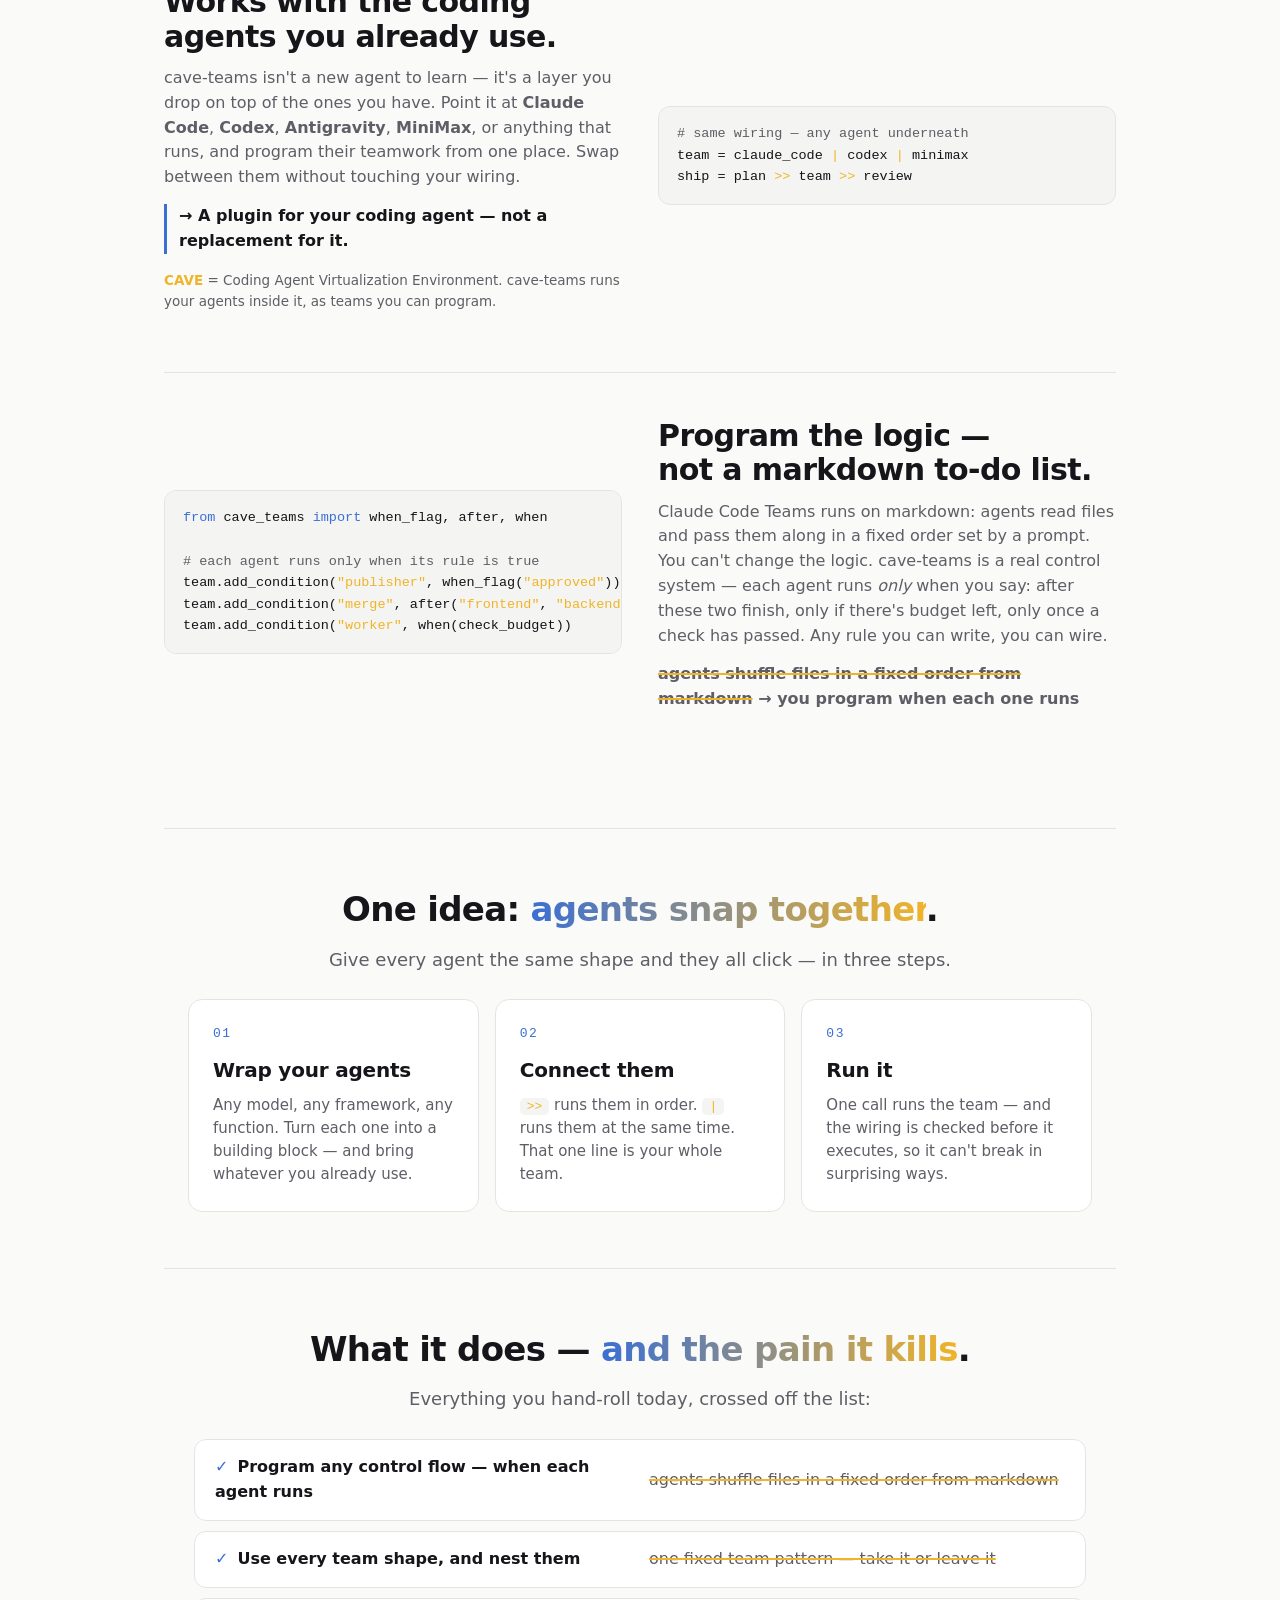
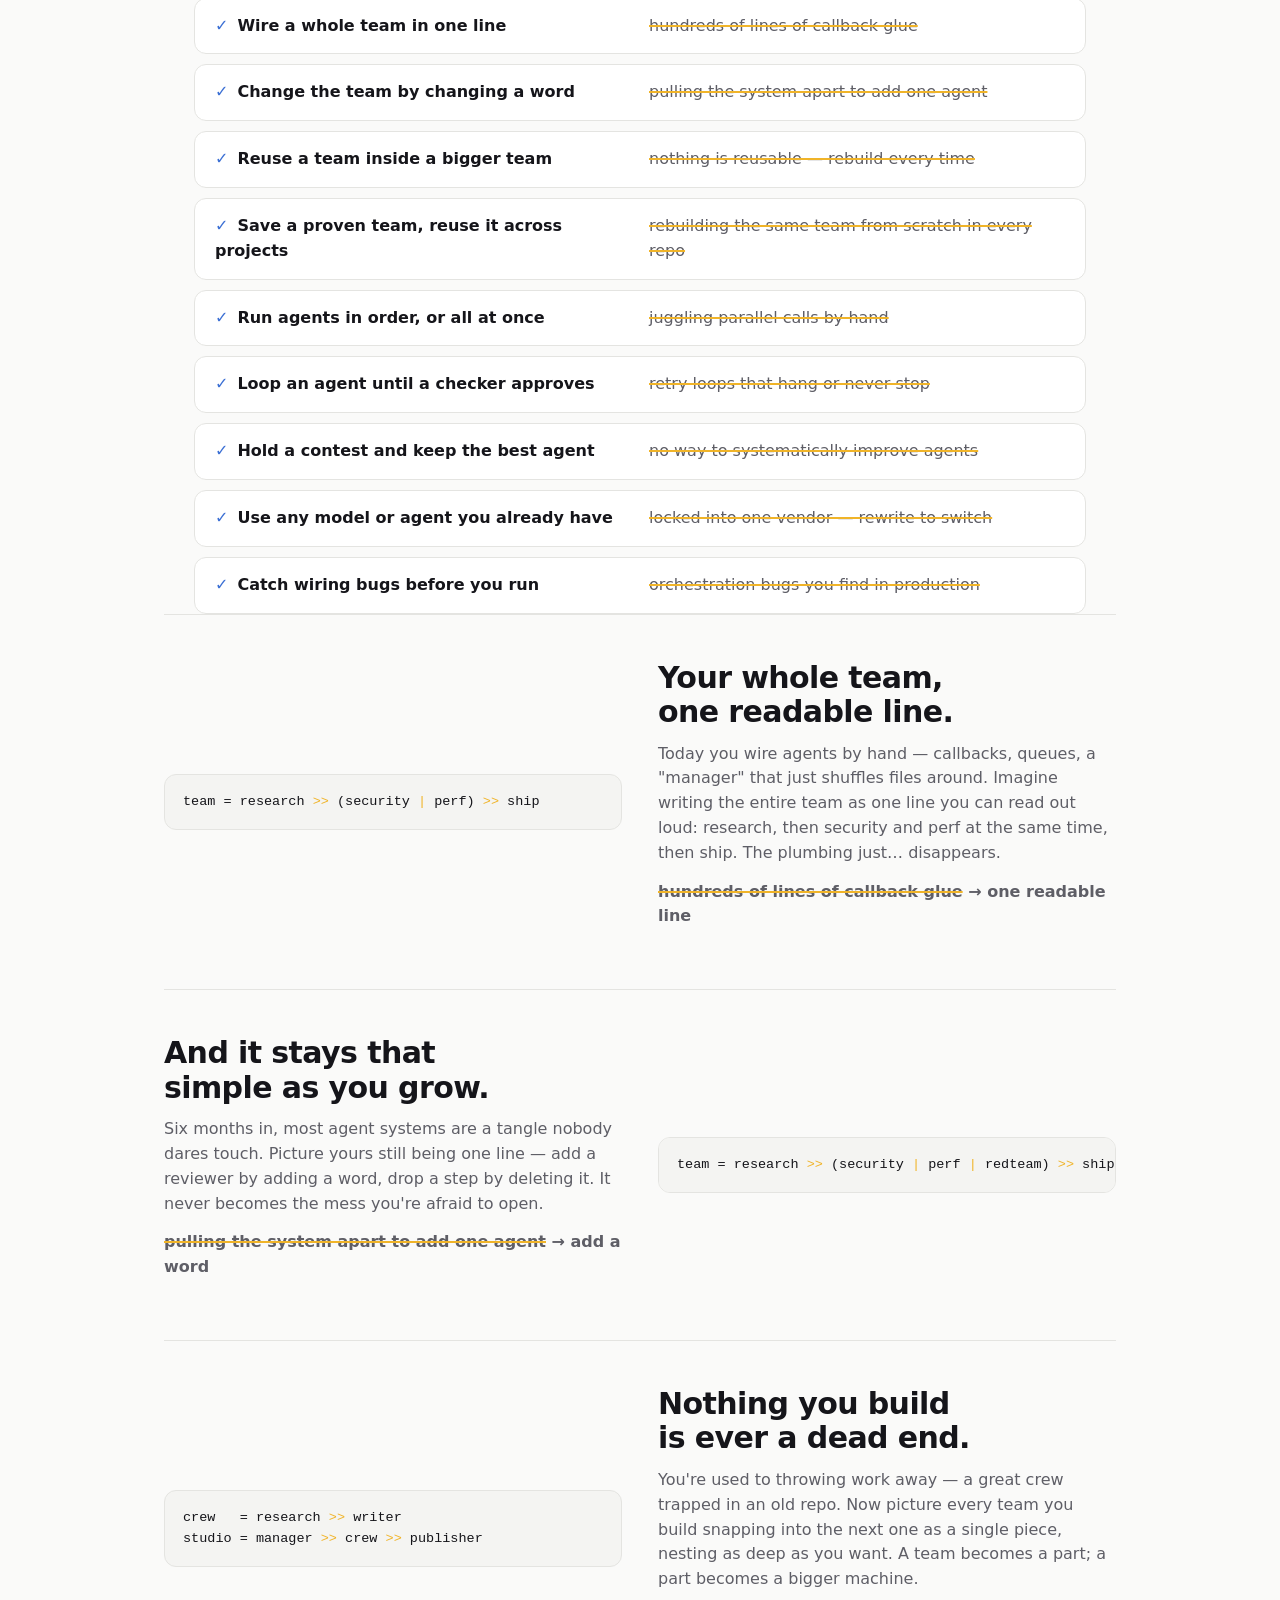
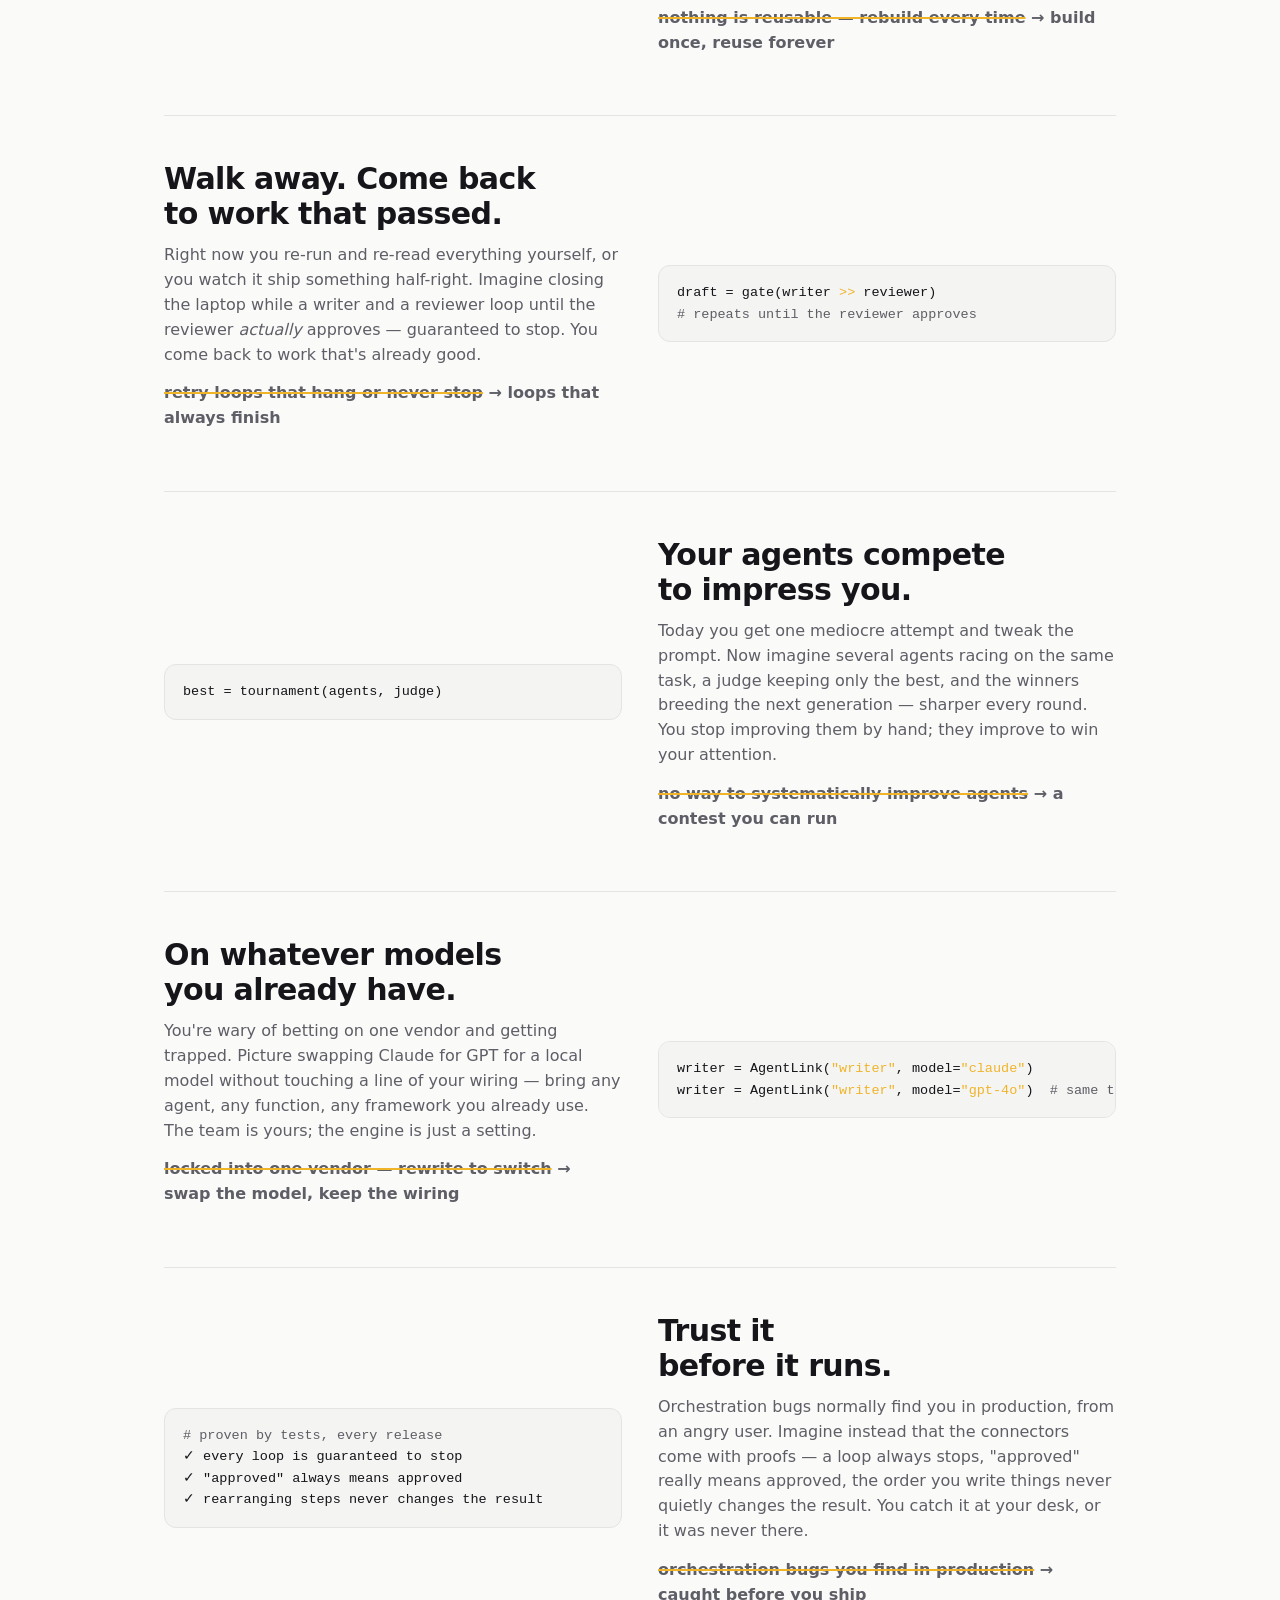
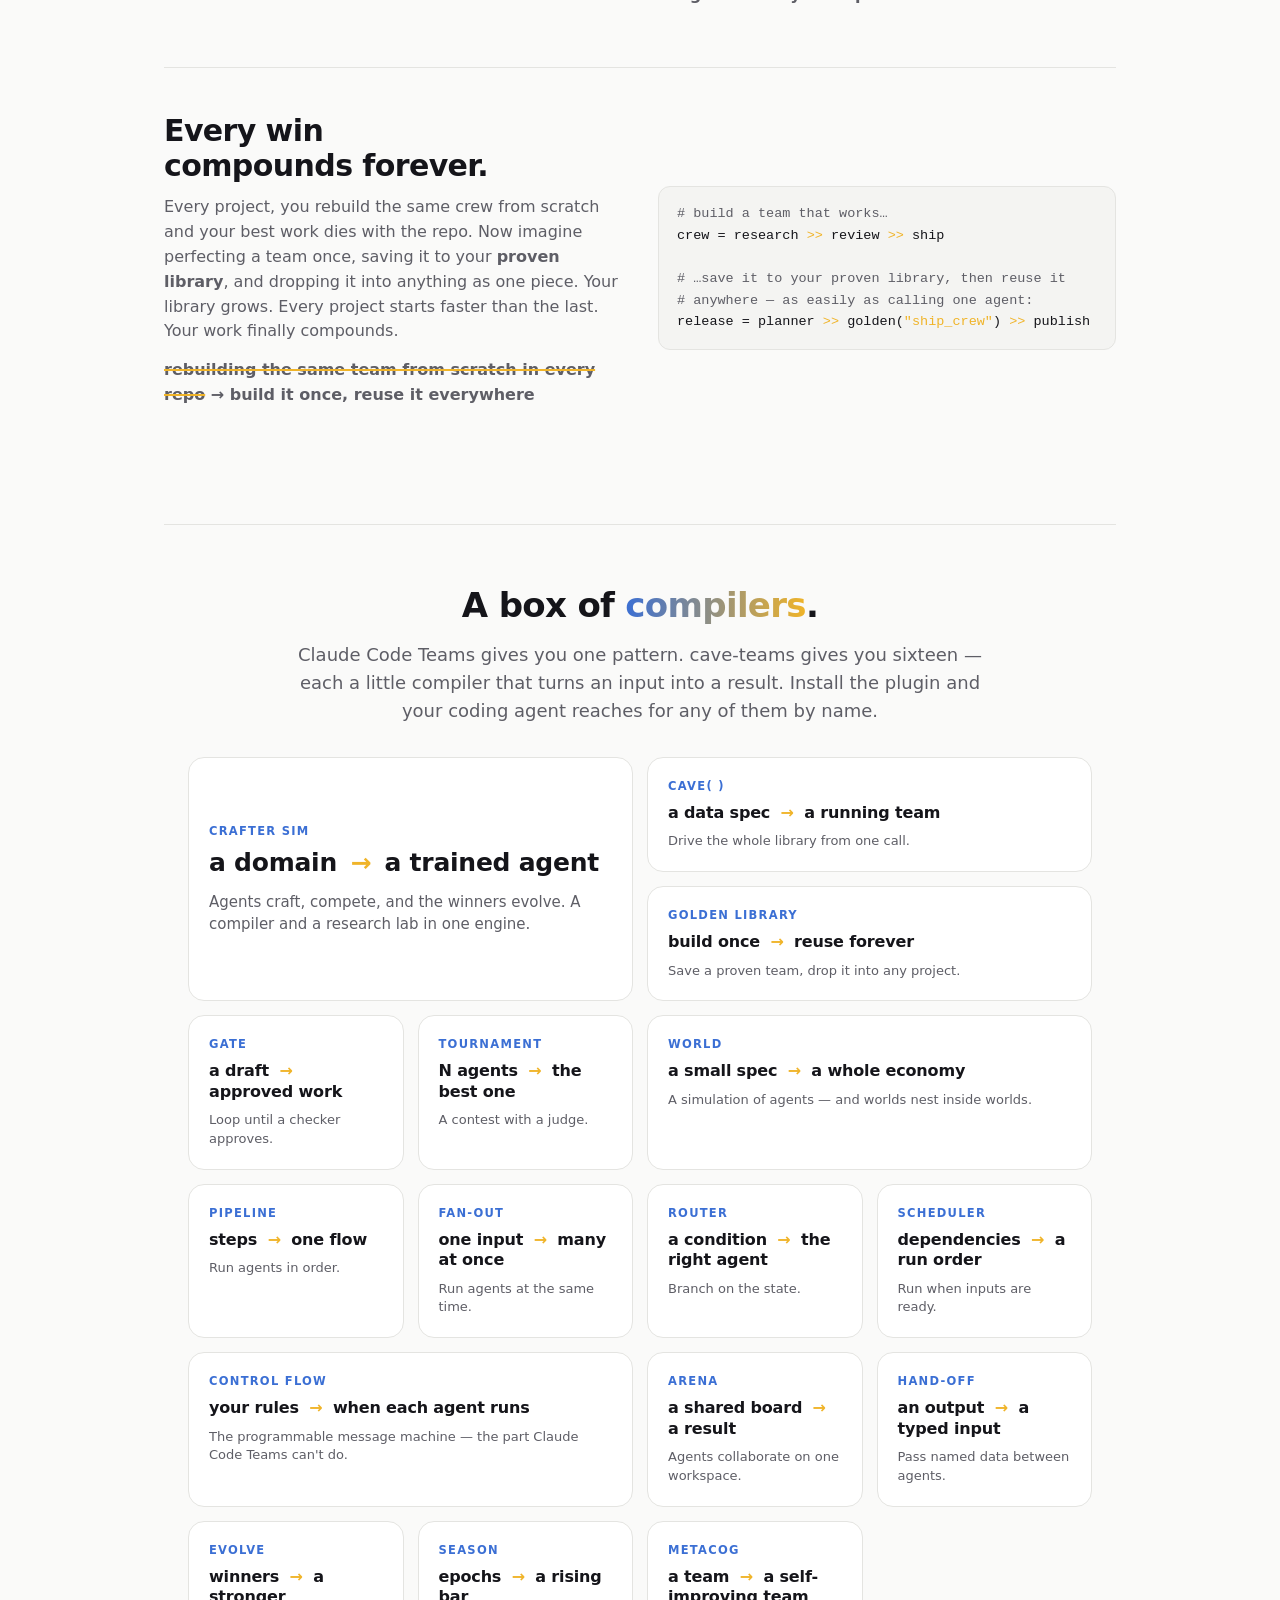
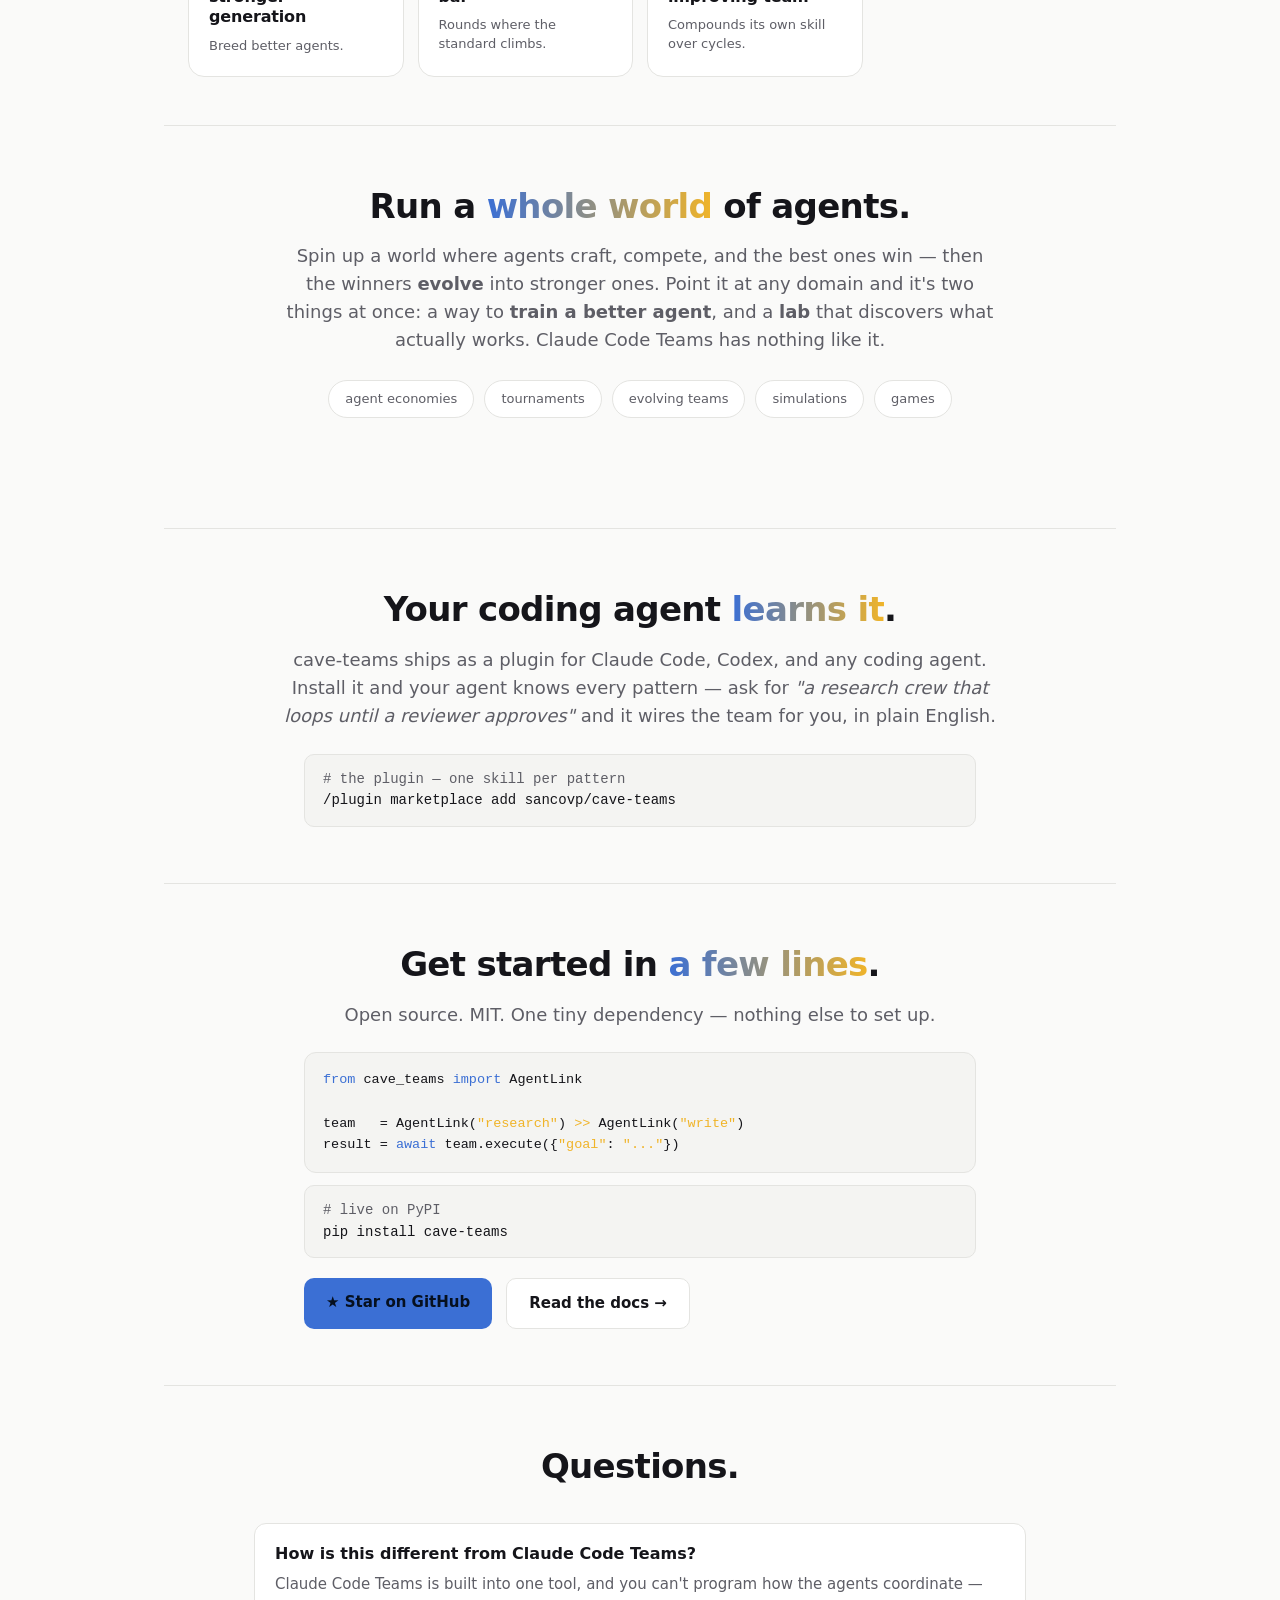
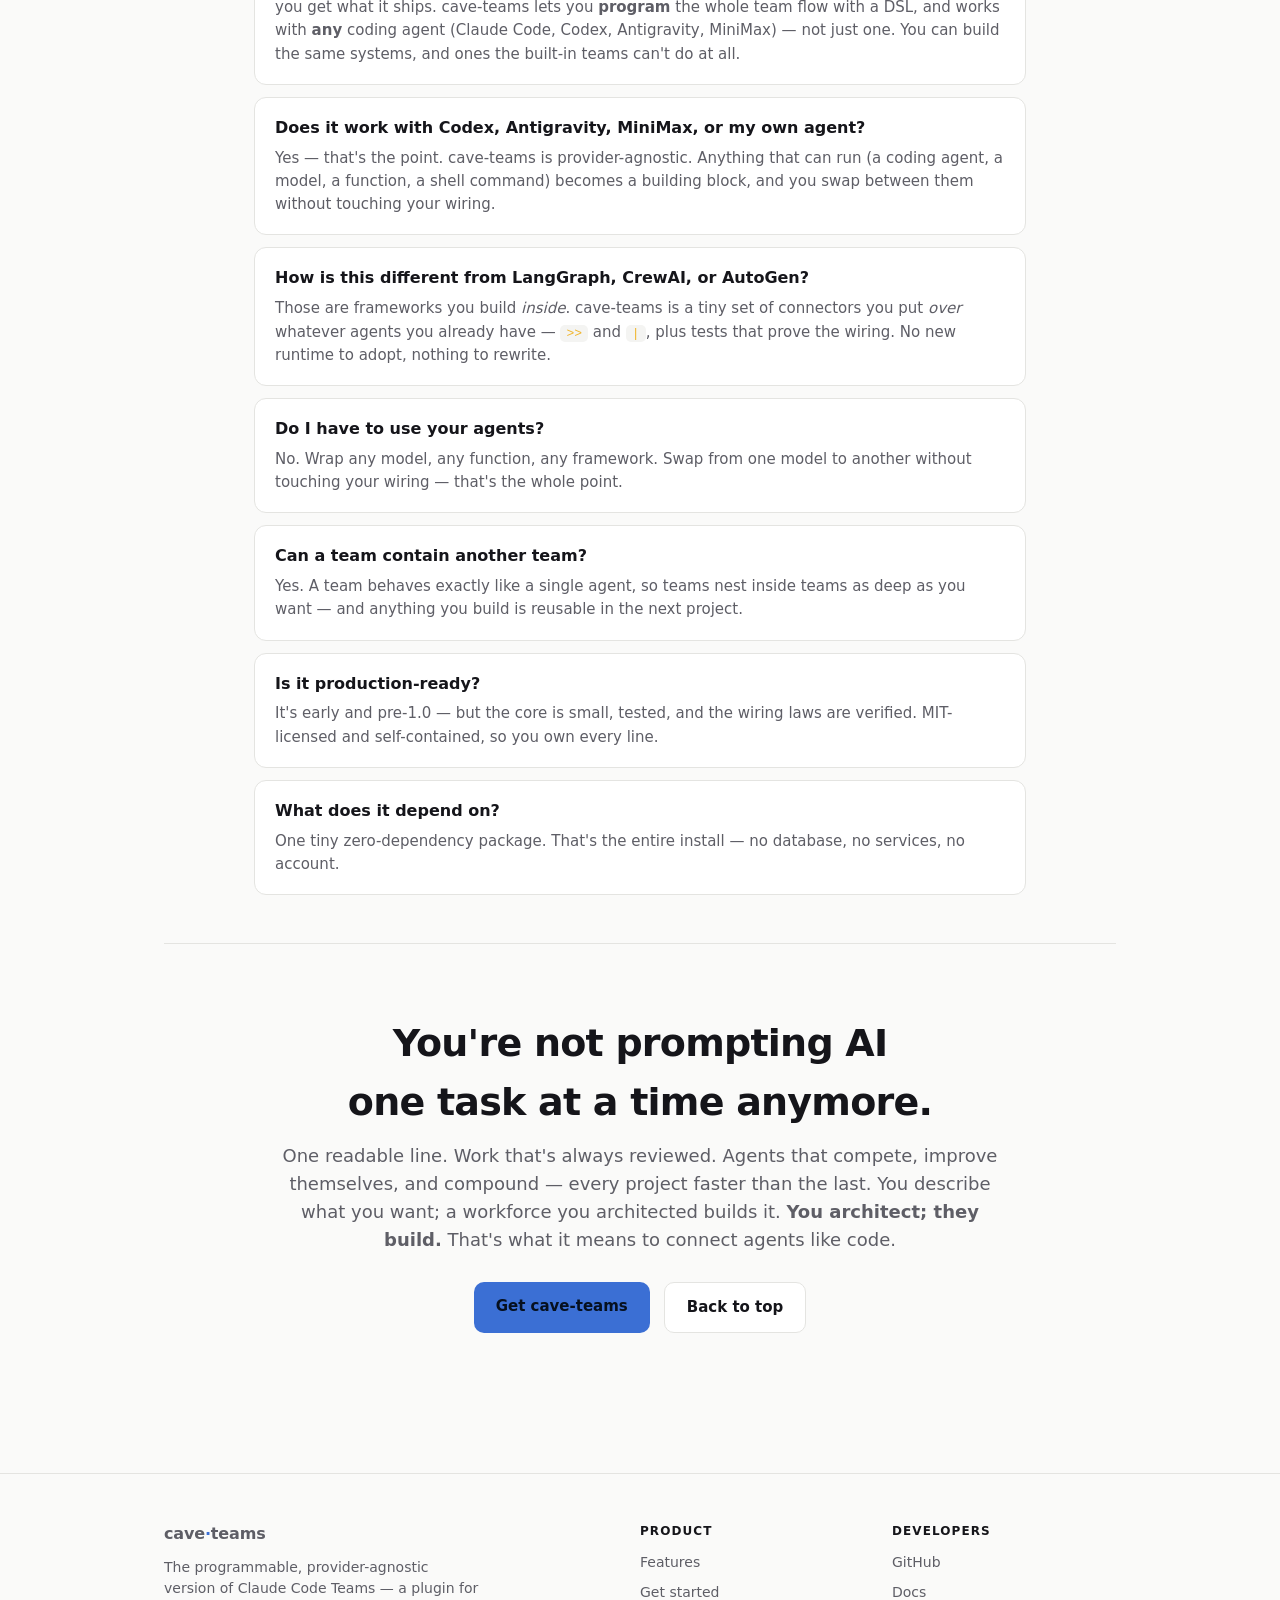
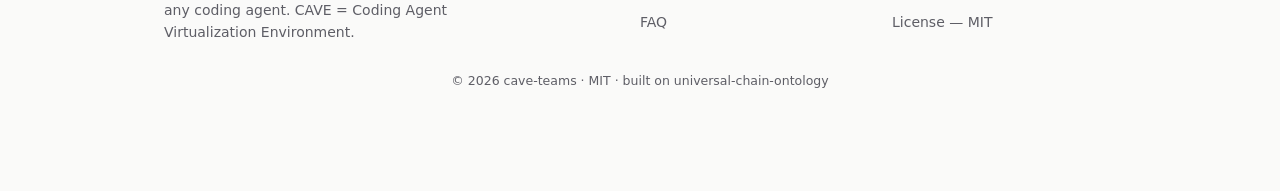
==== commit 6c297d91: "site: funnel scroll → dream-narrative — future-paced micro-dreams that value-stack to the big dream " ====
--- a/site/index.html
+++ b/site/index.html
@@ -152,10 +152,10 @@
   <!-- FUNNEL SCROLL — each feature, plain -->
   <section class="feat alt">
     <div class="copy">
-      <h2>Wire a team<br/>in one line.</h2>
-      <p>Put a <code>&gt;&gt;</code> between two agents to run them one after another. Put a <code>|</code>
-         between them to run them at the same time. That's your whole pipeline — left to right, like a
-         sentence.</p>
+      <h2>Your whole team,<br/>one readable line.</h2>
+      <p>Today you wire agents by hand — callbacks, queues, a "manager" that just shuffles files around.
+         Imagine writing the entire team as one line you can read out loud: research, then security and
+         perf at the same time, then ship. The plumbing just… disappears.</p>
       <p class="pain-line"><s>hundreds of lines of callback glue</s> → one readable line</p>
     </div>
     <pre class="code">team = research <span class="o">>></span> (security <span class="o">|</span> perf) <span class="o">>></span> ship</pre>
@@ -163,9 +163,10 @@
 
   <section class="feat">
     <div class="copy">
-      <h2>Change it by<br/>changing a word.</h2>
-      <p>Your team <i>is</i> that line. Need another reviewer? Add it. Want to drop a step? Delete it.
-         Nothing else moves — no rewiring, no untangling.</p>
+      <h2>And it stays that<br/>simple as you grow.</h2>
+      <p>Six months in, most agent systems are a tangle nobody dares touch. Picture yours still being one
+         line — add a reviewer by adding a word, drop a step by deleting it. It never becomes the mess
+         you're afraid to open.</p>
       <p class="pain-line"><s>pulling the system apart to add one agent</s> → add a word</p>
     </div>
     <pre class="code">team = research <span class="o">>></span> (security <span class="o">|</span> perf <span class="o">|</span> redteam) <span class="o">>></span> ship</pre>
@@ -173,9 +174,10 @@
 
   <section class="feat alt">
     <div class="copy">
-      <h2>Reuse a team<br/>inside a bigger one.</h2>
-      <p>Built a great research-and-write crew? It plugs into your next project as a single piece —
-         because a team behaves exactly like one agent. Teams nest inside teams, as deep as you like.</p>
+      <h2>Nothing you build<br/>is ever a dead end.</h2>
+      <p>You're used to throwing work away — a great crew trapped in an old repo. Now picture every team
+         you build snapping into the next one as a single piece, nesting as deep as you want. A team
+         becomes a part; a part becomes a bigger machine.</p>
       <p class="pain-line"><s>nothing is reusable — rebuild every time</s> → build once, reuse forever</p>
     </div>
     <pre class="code">crew   = research <span class="o">>></span> writer
@@ -184,9 +186,10 @@
 
   <section class="feat">
     <div class="copy">
-      <h2>Loop until<br/>it passes.</h2>
-      <p>Wrap a writer and a reviewer in a loop that keeps going until the reviewer approves — and is
-         guaranteed to stop, so it can never spin forever.</p>
+      <h2>Walk away. Come back<br/>to work that passed.</h2>
+      <p>Right now you re-run and re-read everything yourself, or you watch it ship something half-right.
+         Imagine closing the laptop while a writer and a reviewer loop until the reviewer <i>actually</i>
+         approves — guaranteed to stop. You come back to work that's already good.</p>
       <p class="pain-line"><s>retry loops that hang or never stop</s> → loops that always finish</p>
     </div>
     <pre class="code">draft = gate(writer <span class="o">>></span> reviewer)
@@ -195,9 +198,10 @@
 
   <section class="feat alt">
     <div class="copy">
-      <h2>Hold a contest,<br/>keep the winner.</h2>
-      <p>Run several agents on the same task, let a judge — or your users — pick the best, and breed
-         stronger agents from the winners. Improvement becomes a setting, not a research project.</p>
+      <h2>Your agents compete<br/>to impress you.</h2>
+      <p>Today you get one mediocre attempt and tweak the prompt. Now imagine several agents racing on the
+         same task, a judge keeping only the best, and the winners breeding the next generation — sharper
+         every round. You stop improving them by hand; they improve to win your attention.</p>
       <p class="pain-line"><s>no way to systematically improve agents</s> → a contest you can run</p>
     </div>
     <pre class="code">best = tournament(agents, judge)</pre>
@@ -205,9 +209,10 @@
 
   <section class="feat">
     <div class="copy">
-      <h2>Bring your<br/>own agents.</h2>
-      <p>Wrap any model, any function, any framework you already use. Swap from one model to another
-         without touching a single line of your wiring. No lock-in, ever.</p>
+      <h2>On whatever models<br/>you already have.</h2>
+      <p>You're wary of betting on one vendor and getting trapped. Picture swapping Claude for GPT for a
+         local model without touching a line of your wiring — bring any agent, any function, any framework
+         you already use. The team is yours; the engine is just a setting.</p>
       <p class="pain-line"><s>locked into one vendor — rewrite to switch</s> → swap the model, keep the wiring</p>
     </div>
     <pre class="code">writer = AgentLink(<span class="o">"writer"</span>, model=<span class="o">"claude"</span>)
@@ -216,10 +221,10 @@
 
   <section class="feat alt">
     <div class="copy">
-      <h2>Catch the bug<br/>before you run.</h2>
-      <p>The connectors come with tests that prove they behave: a loop always stops, "approved" really
-         means approved, and the order you write things doesn't quietly change the result. You find
-         orchestration bugs at your desk — not from an angry user.</p>
+      <h2>Trust it<br/>before it runs.</h2>
+      <p>Orchestration bugs normally find you in production, from an angry user. Imagine instead that the
+         connectors come with proofs — a loop always stops, "approved" really means approved, the order
+         you write things never quietly changes the result. You catch it at your desk, or it was never there.</p>
       <p class="pain-line"><s>orchestration bugs you find in production</s> → caught before you ship</p>
     </div>
     <pre class="code"><span class="c"># proven by tests, every release</span>
@@ -230,10 +235,11 @@
 
   <section class="feat">
     <div class="copy">
-      <h2>Build once.<br/>Reuse it forever.</h2>
-      <p>Built a team that really works? Save it to your <b>proven library</b>. From then on you drop
-         that whole team into any project as a single building block — no copy-paste, no rebuilding the
-         same wiring in every repo. A team you trust becomes a part you reuse.</p>
+      <h2>Every win<br/>compounds forever.</h2>
+      <p>Every project, you rebuild the same crew from scratch and your best work dies with the repo. Now
+         imagine perfecting a team once, saving it to your <b>proven library</b>, and dropping it into
+         anything as one piece. Your library grows. Every project starts faster than the last. Your work
+         finally compounds.</p>
       <p class="pain-line"><s>rebuilding the same team from scratch in every repo</s> → build it once, reuse it everywhere</p>
     </div>
     <pre class="code"><span class="c"># build a team that works…</span>
@@ -427,8 +433,11 @@
 
   <!-- CLOSE -->
   <section class="band close">
-    <h2>Program your agent teams.<br/>For any coding agent.</h2>
-    <p>The programmable, provider-agnostic version of Claude Code Teams — build the same systems, better.</p>
+    <h2>You're not prompting AI<br/>one task at a time anymore.</h2>
+    <p>One readable line. Work that's always reviewed. Agents that compete, improve themselves, and
+       compound — every project faster than the last. You describe what you want; a workforce you
+       architected builds it. <b>You architect; they build.</b> That's what it means to connect agents
+       like code.</p>
     <div class="cta">
       <a class="btn primary" href="https://github.com/sancovp/cave-teams" target="_blank" rel="noopener">Get cave-teams</a>
       <a class="btn ghost" href="#top">Back to top</a>
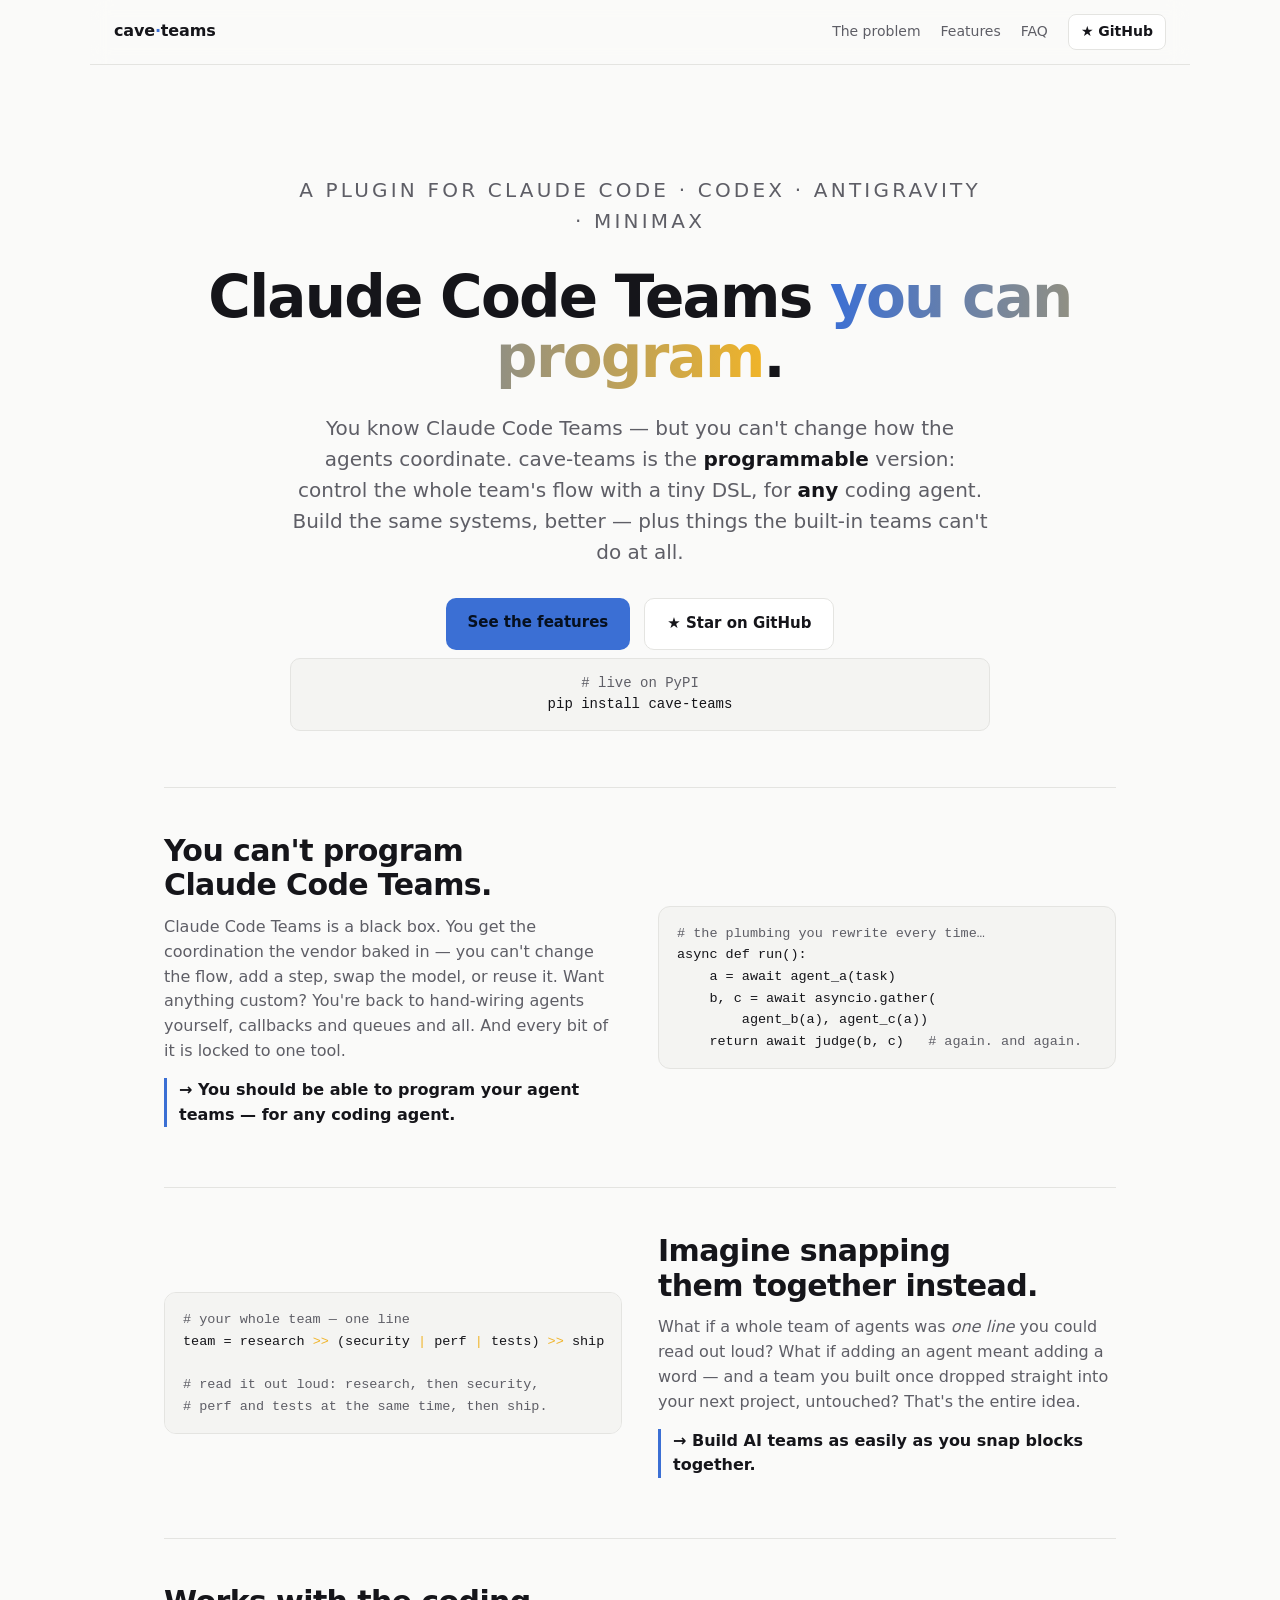
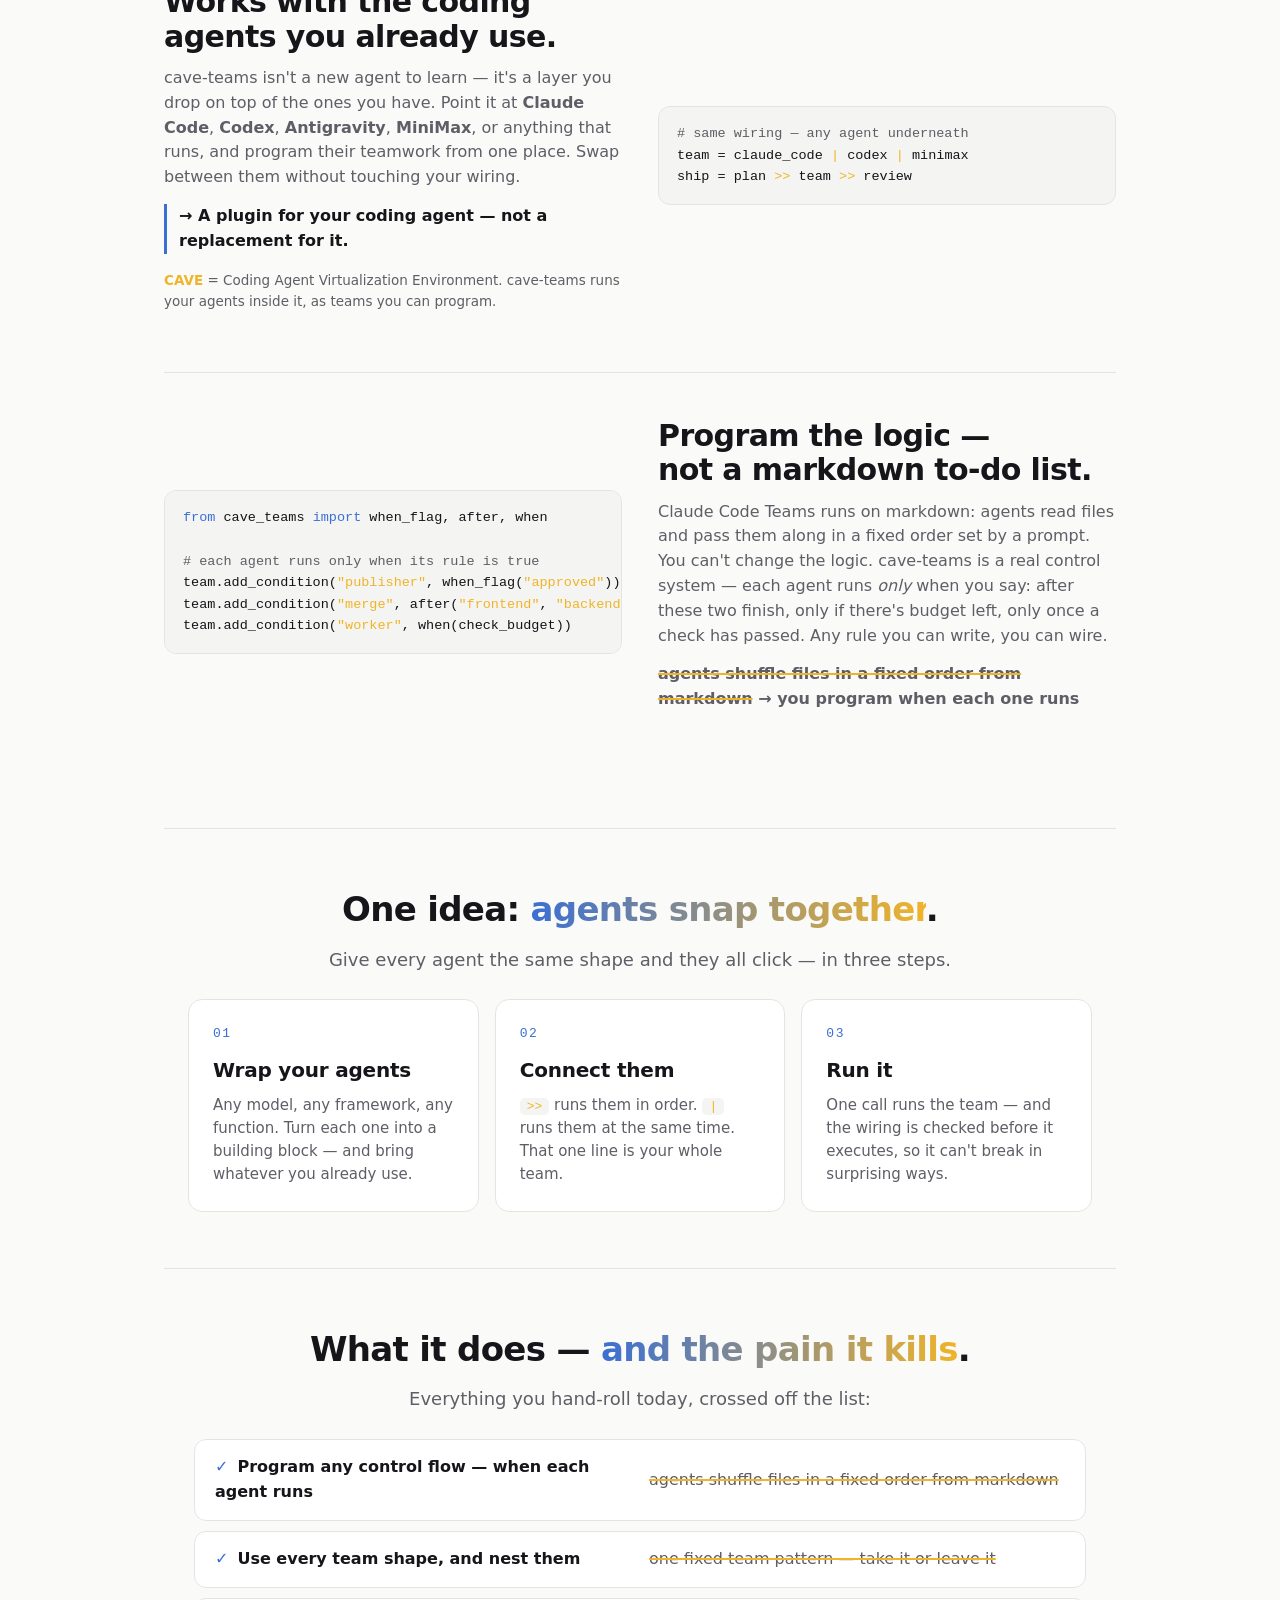
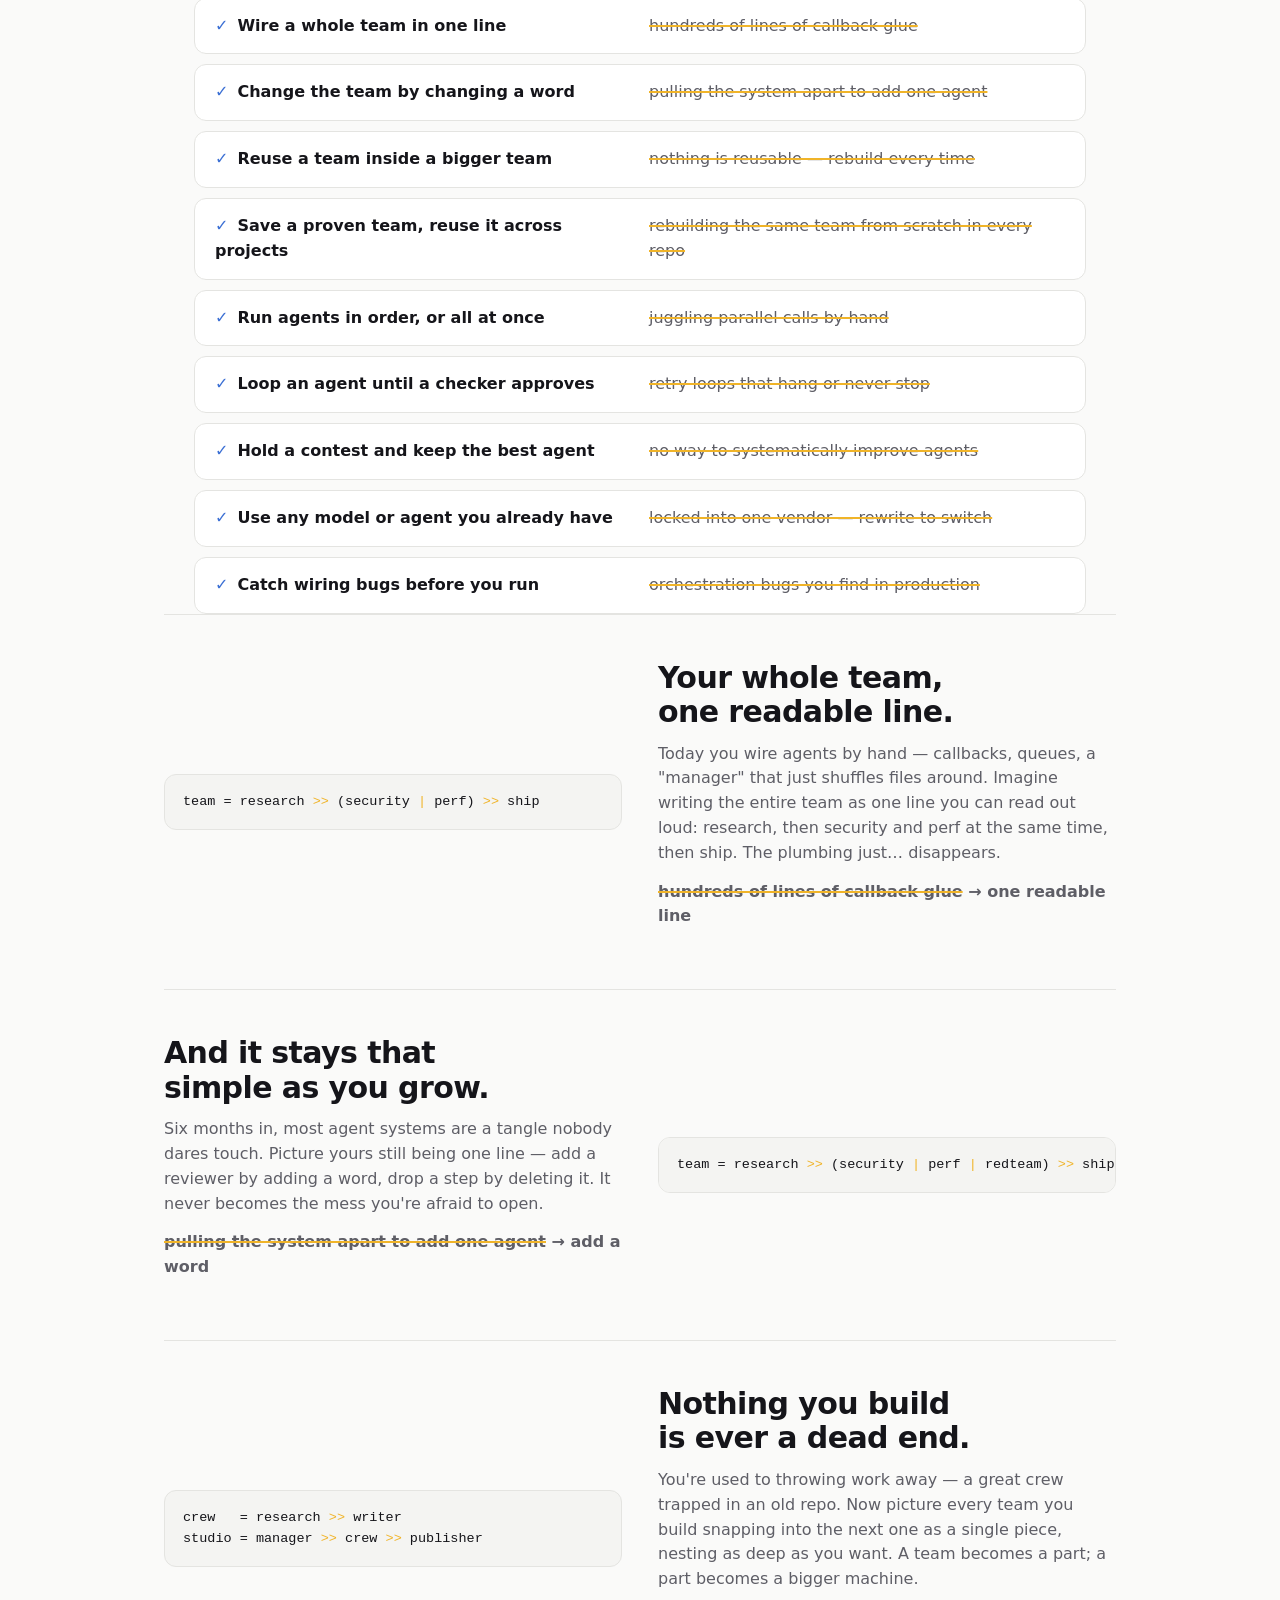
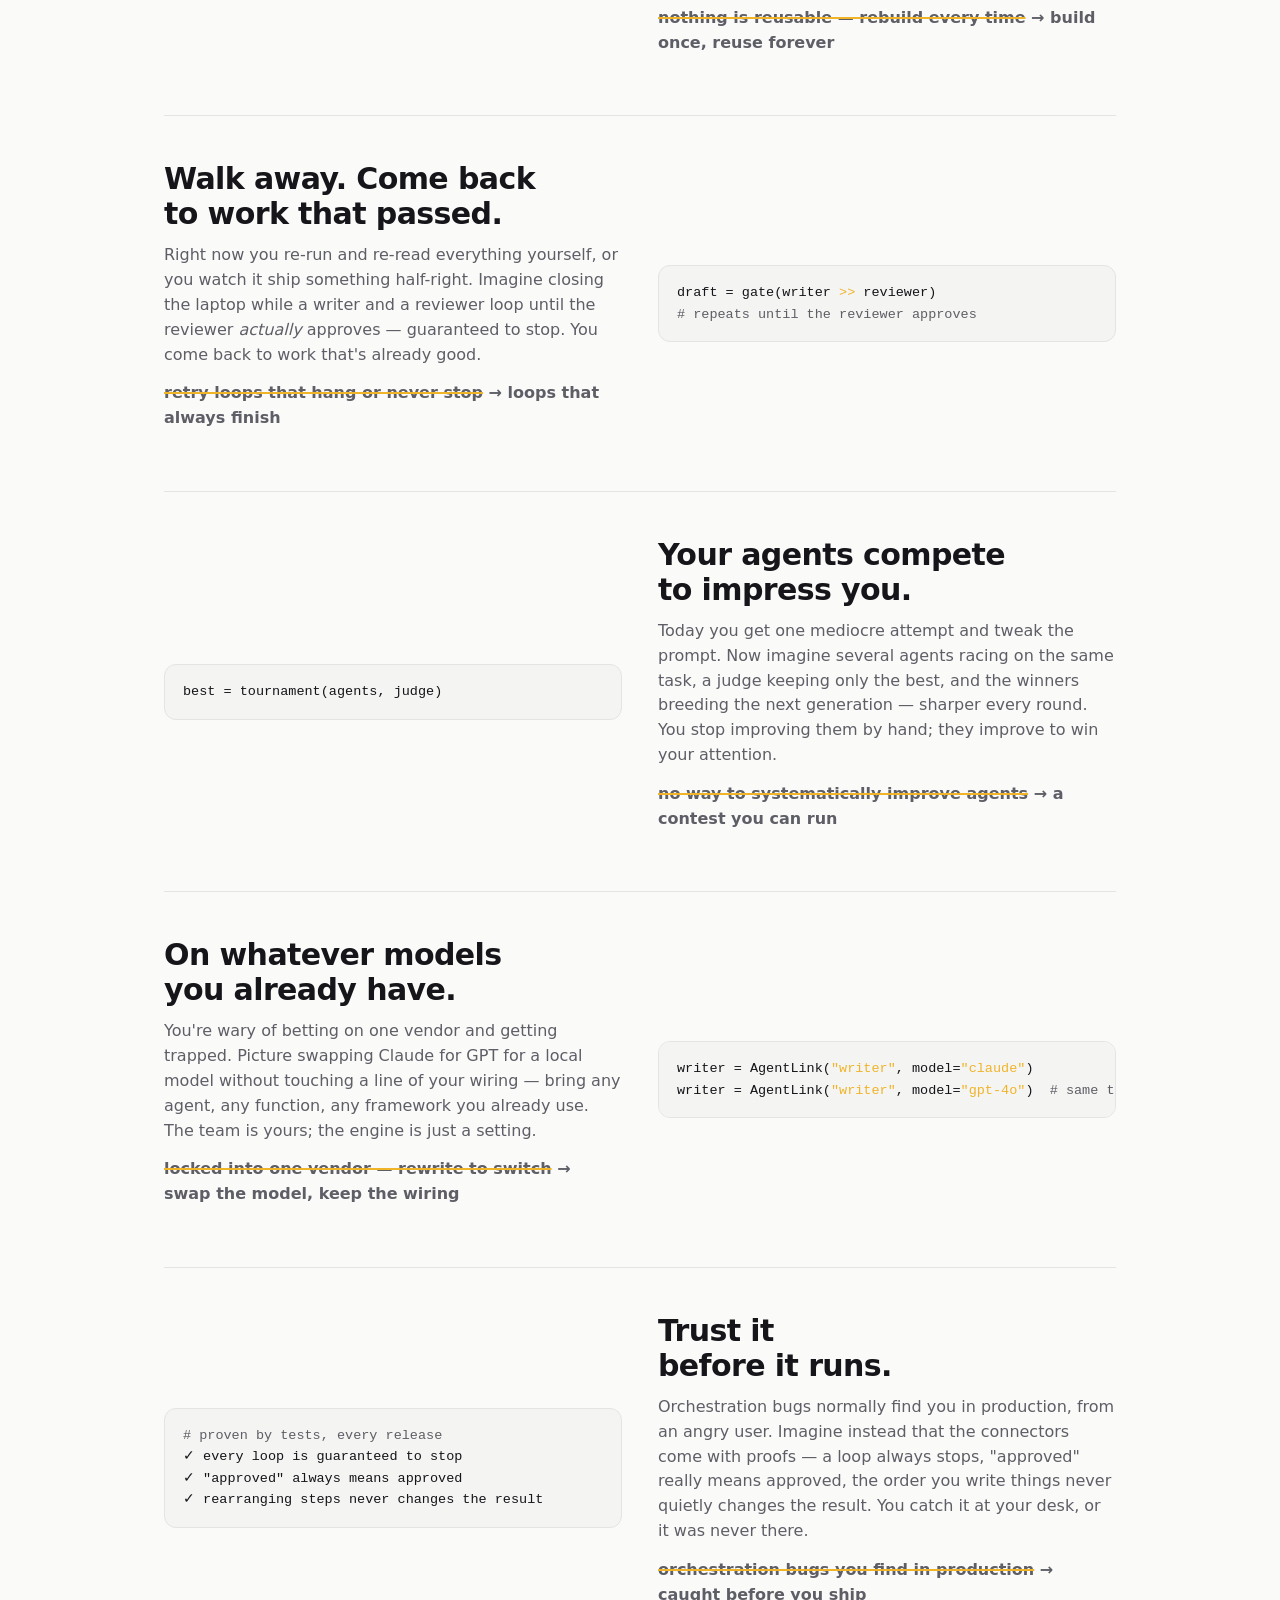
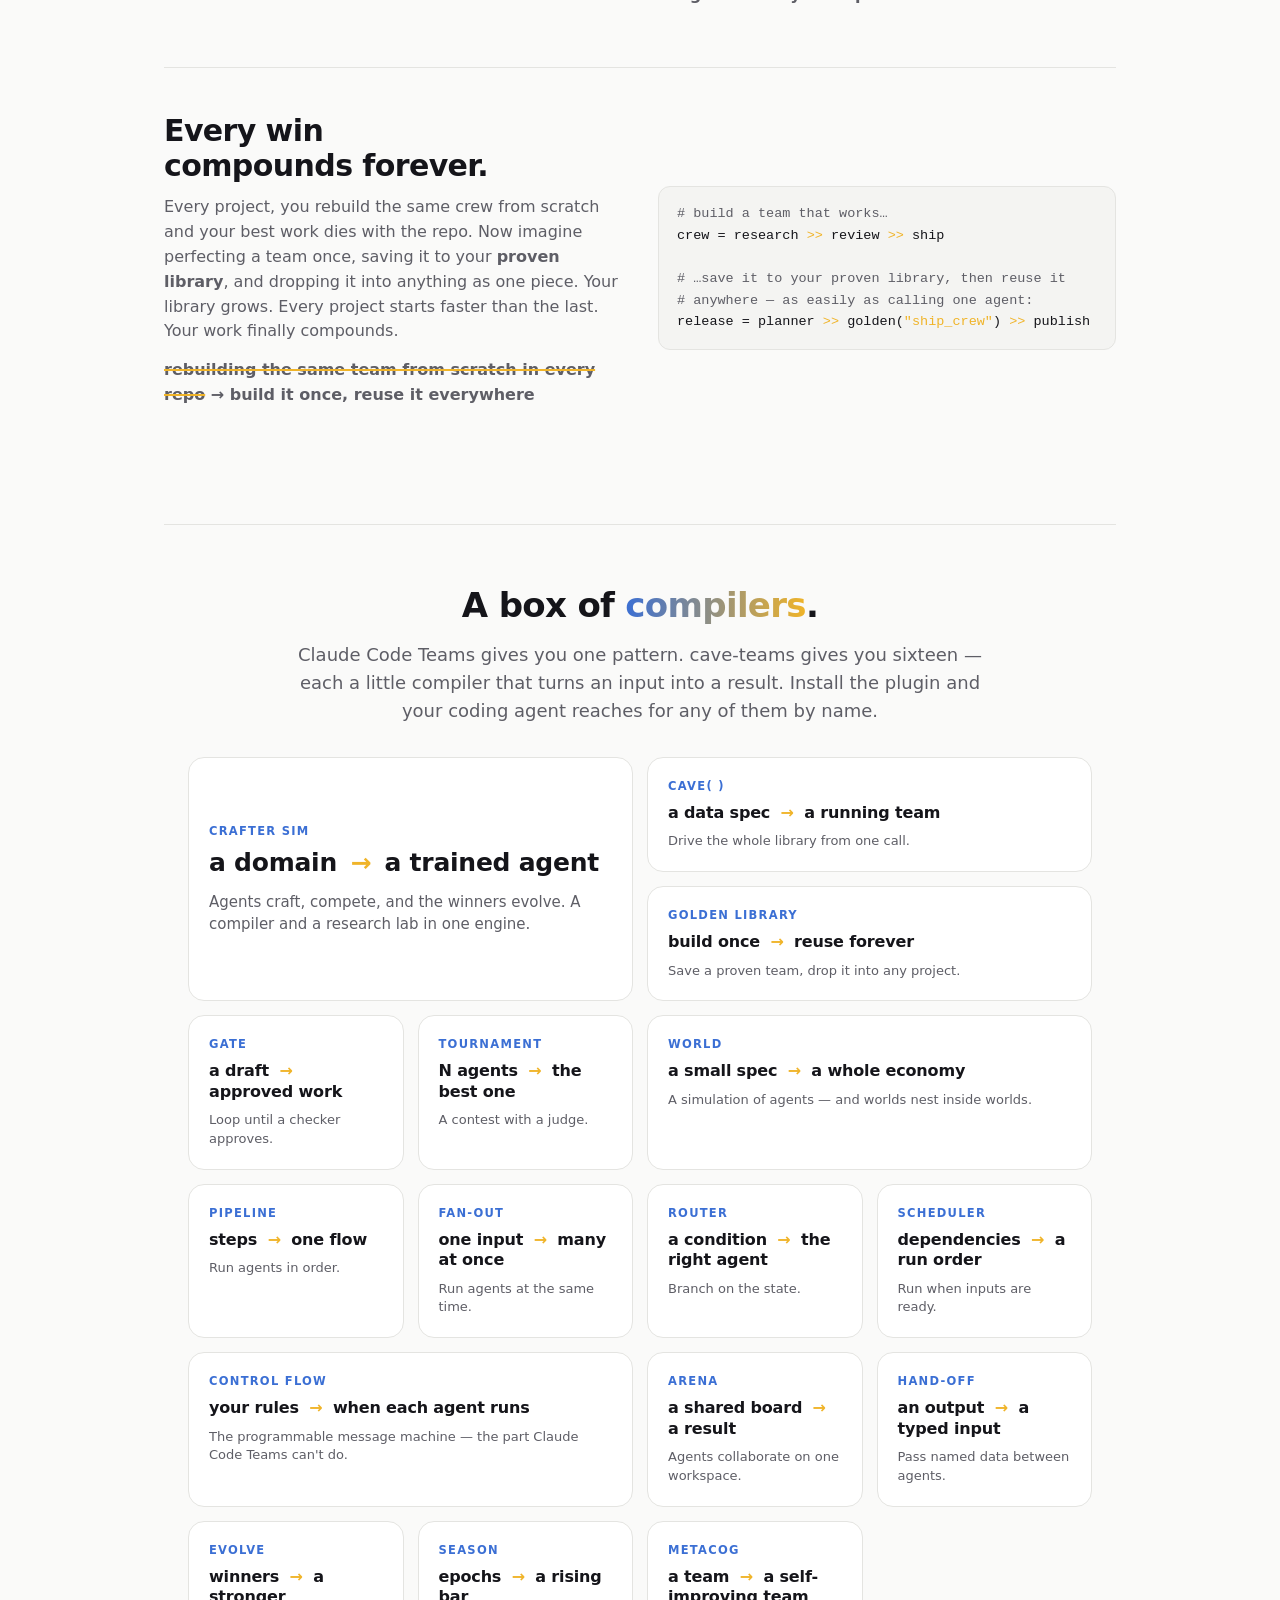
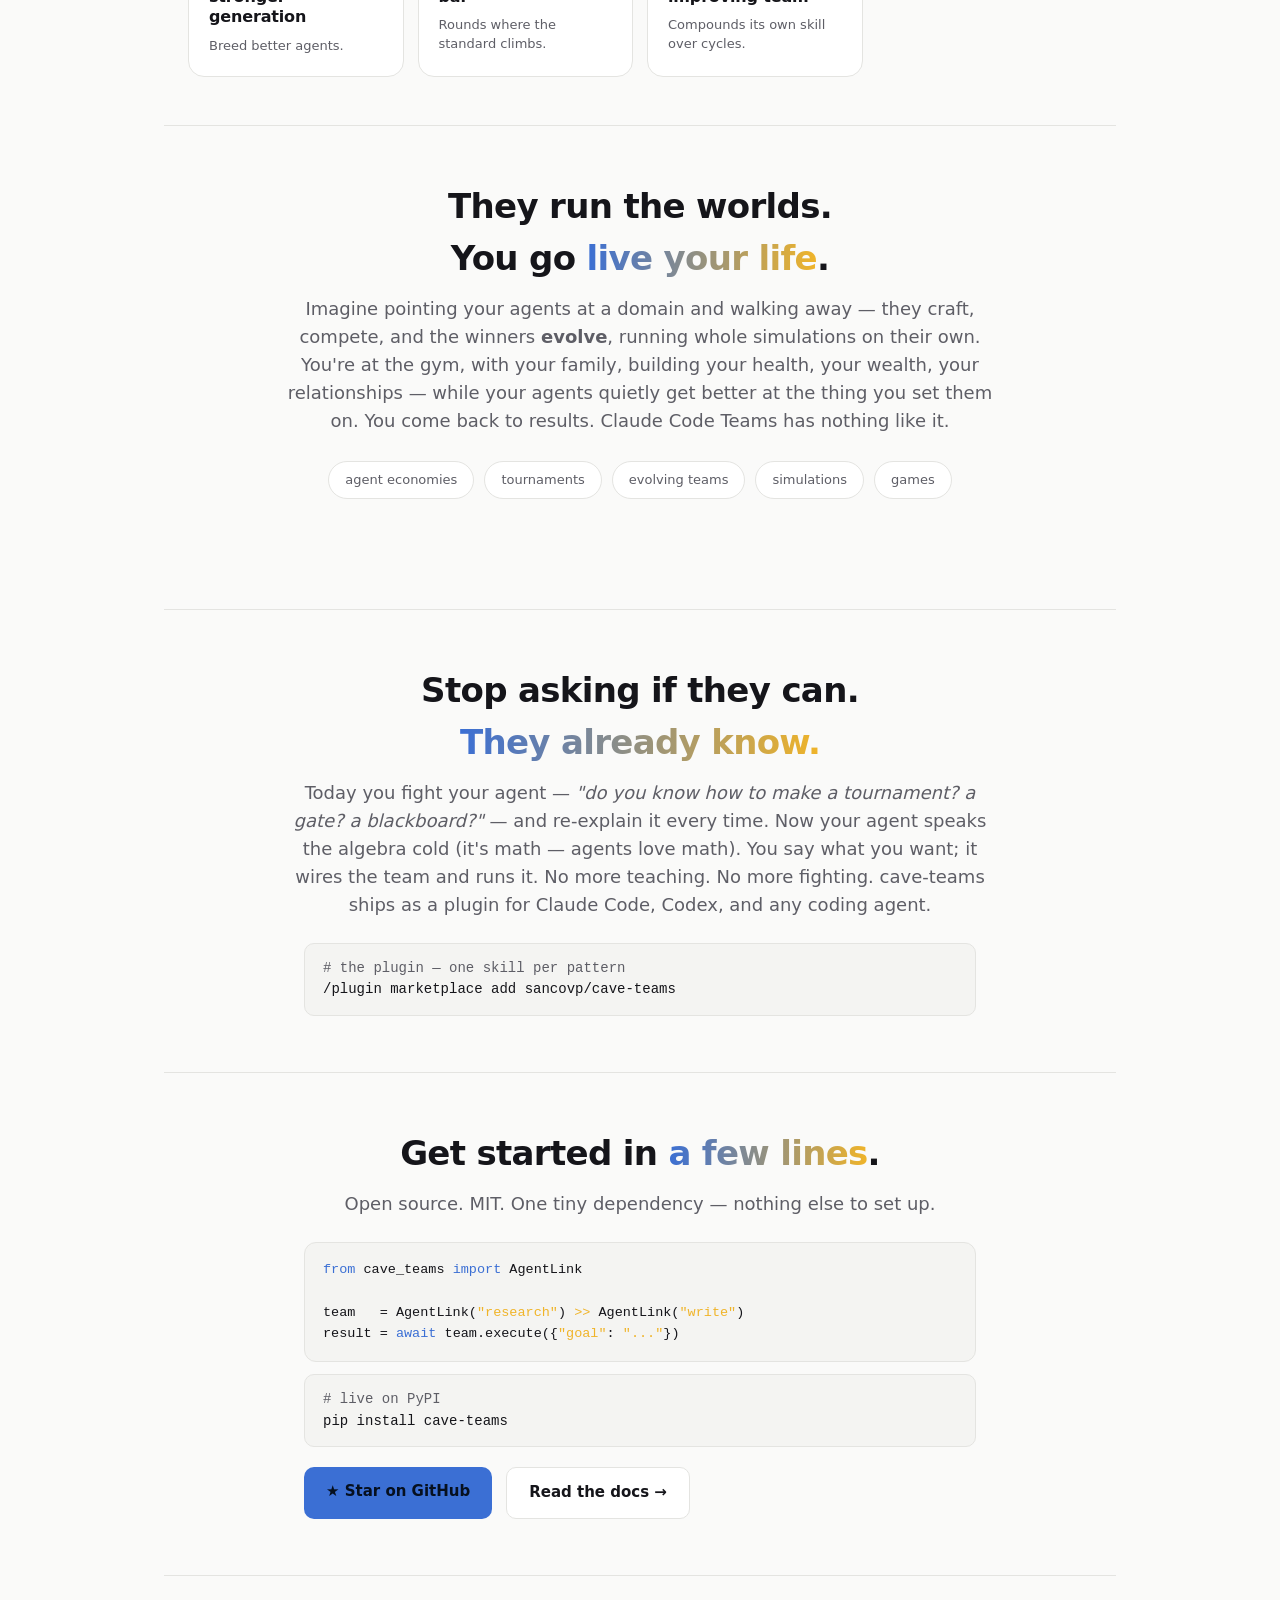
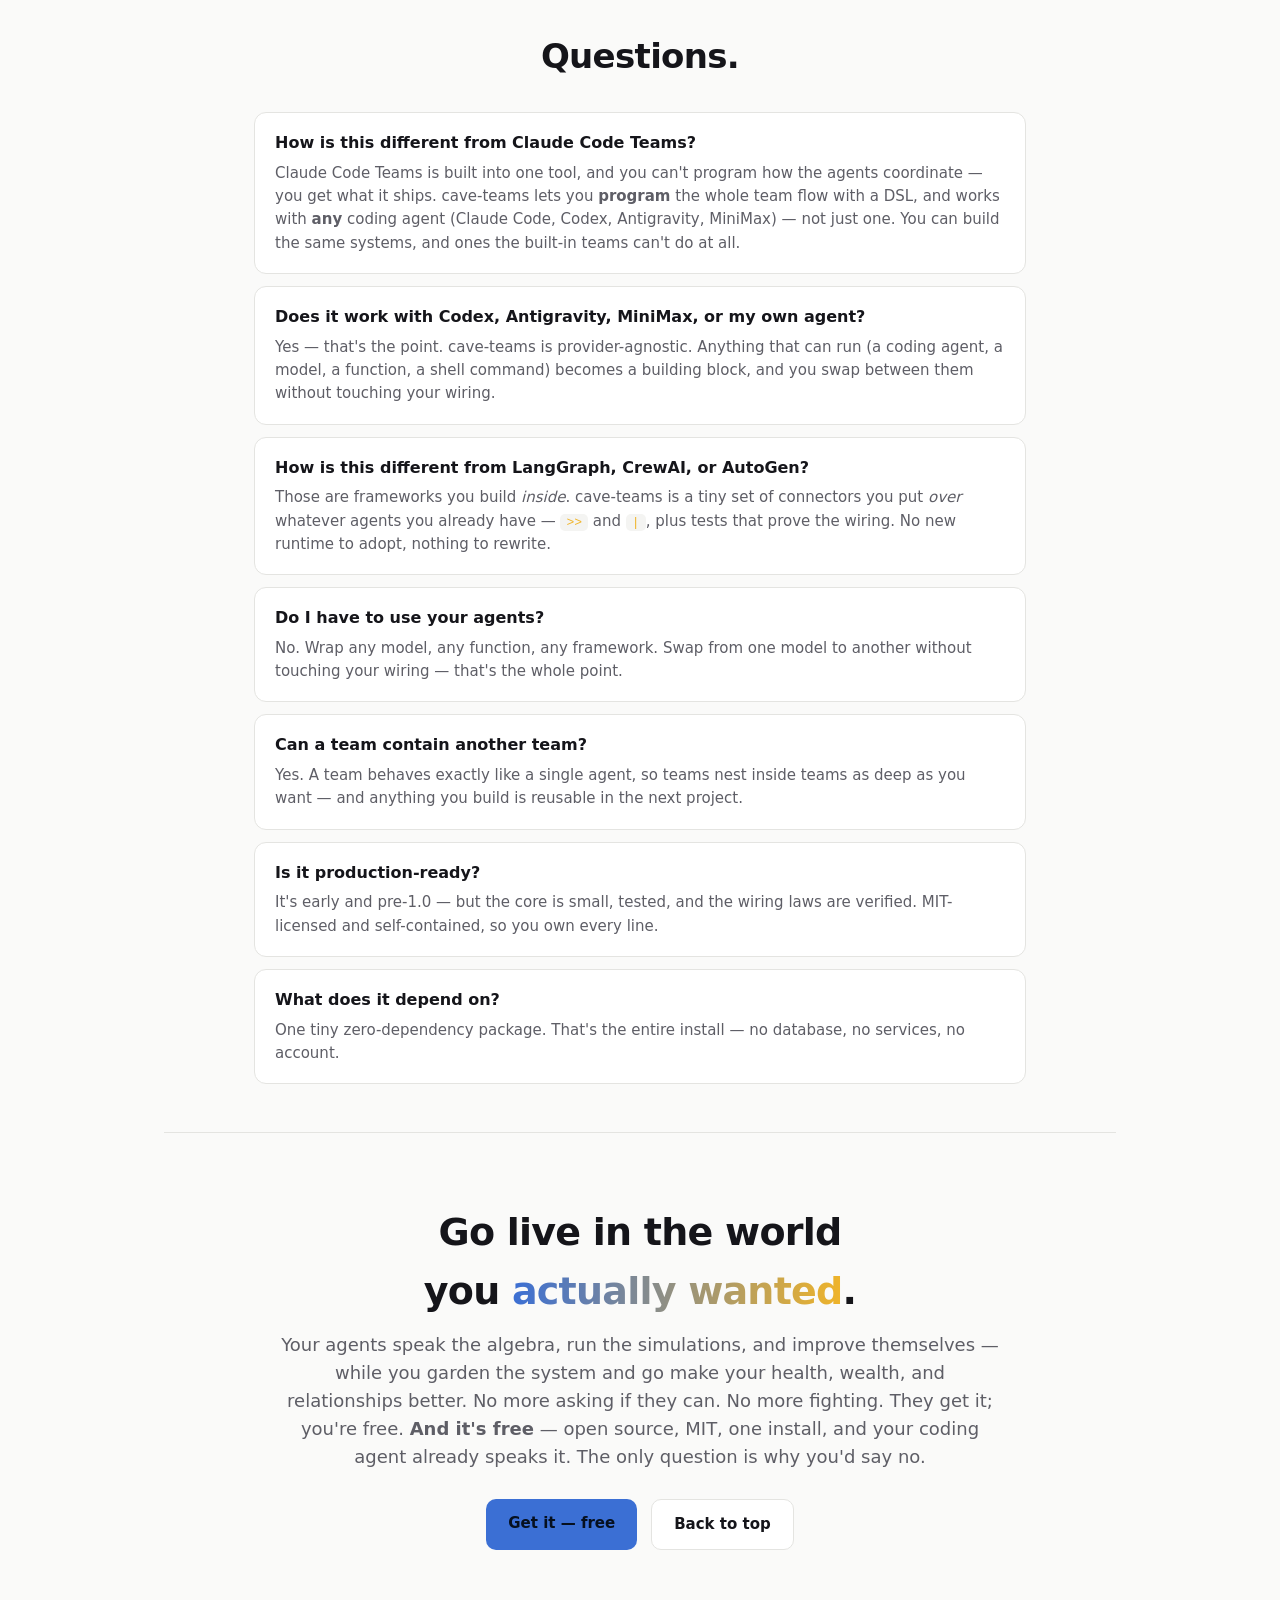
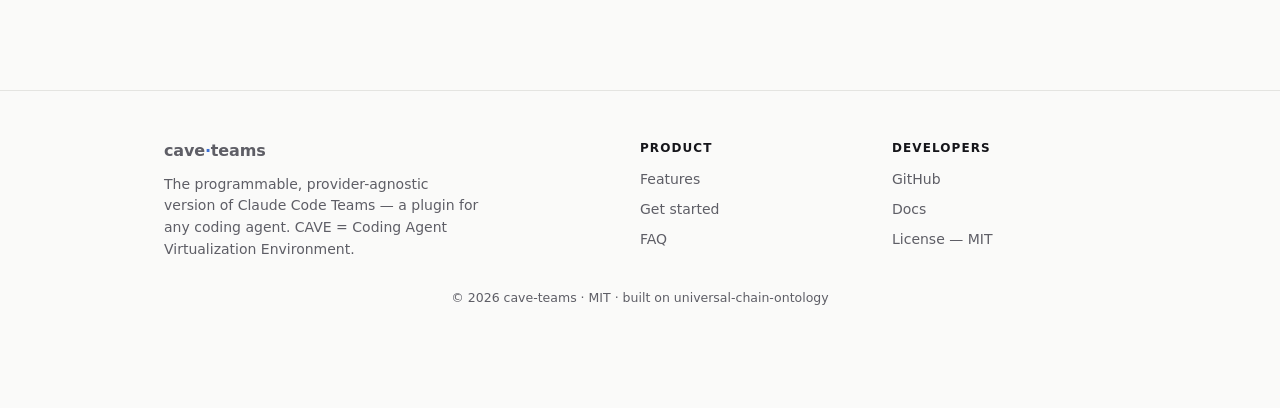
==== commit be8d1d7c: "site: grand-slam dream — 'they run the worlds, you go live your life' + 'they already know the algeb" ====
--- a/site/index.html
+++ b/site/index.html
@@ -342,10 +342,11 @@
 
   <!-- GAMES & SIMULATIONS -->
   <section class="band">
-    <h2>Run a <span class="grad">whole world</span> of agents.</h2>
-    <p>Spin up a world where agents craft, compete, and the best ones win — then the winners <b>evolve</b>
-       into stronger ones. Point it at any domain and it's two things at once: a way to <b>train a better
-       agent</b>, and a <b>lab</b> that discovers what actually works. Claude Code Teams has nothing like it.</p>
+    <h2>They run the worlds.<br/>You go <span class="grad">live your life</span>.</h2>
+    <p>Imagine pointing your agents at a domain and walking away — they craft, compete, and the winners
+       <b>evolve</b>, running whole simulations on their own. You're at the gym, with your family, building
+       your health, your wealth, your relationships — while your agents quietly get better at the thing you
+       set them on. You come back to results. Claude Code Teams has nothing like it.</p>
     <div class="chips">
       <span class="chip">agent economies</span>
       <span class="chip">tournaments</span>
@@ -357,10 +358,11 @@
 
   <!-- THE PLUGIN: your agent learns it -->
   <section class="band features-head">
-    <h2>Your coding agent <span class="grad">learns it</span>.</h2>
-    <p>cave-teams ships as a plugin for Claude Code, Codex, and any coding agent. Install it and your
-       agent knows every pattern — ask for <i>"a research crew that loops until a reviewer approves"</i>
-       and it wires the team for you, in plain English.</p>
+    <h2>Stop asking if they can.<br/><span class="grad">They already know.</span></h2>
+    <p>Today you fight your agent — <i>"do you know how to make a tournament? a gate? a blackboard?"</i> —
+       and re-explain it every time. Now your agent speaks the algebra cold (it's math — agents love math).
+       You say what you want; it wires the team and runs it. No more teaching. No more fighting. cave-teams
+       ships as a plugin for Claude Code, Codex, and any coding agent.</p>
   </section>
   <div class="get">
     <div class="install"><pre><span class="c"># the plugin — one skill per pattern</span>
@@ -433,13 +435,13 @@
 
   <!-- CLOSE -->
   <section class="band close">
-    <h2>You're not prompting AI<br/>one task at a time anymore.</h2>
-    <p>One readable line. Work that's always reviewed. Agents that compete, improve themselves, and
-       compound — every project faster than the last. You describe what you want; a workforce you
-       architected builds it. <b>You architect; they build.</b> That's what it means to connect agents
-       like code.</p>
+    <h2>Go live in the world<br/>you <span class="grad">actually wanted</span>.</h2>
+    <p>Your agents speak the algebra, run the simulations, and improve themselves — while you garden the
+       system and go make your health, wealth, and relationships better. No more asking if they can. No
+       more fighting. They get it; you're free. <b>And it's free</b> — open source, MIT, one install, and
+       your coding agent already speaks it. The only question is why you'd say no.</p>
     <div class="cta">
-      <a class="btn primary" href="https://github.com/sancovp/cave-teams" target="_blank" rel="noopener">Get cave-teams</a>
+      <a class="btn primary" href="https://github.com/sancovp/cave-teams" target="_blank" rel="noopener">Get it — free</a>
       <a class="btn ghost" href="#top">Back to top</a>
     </div>
   </section>
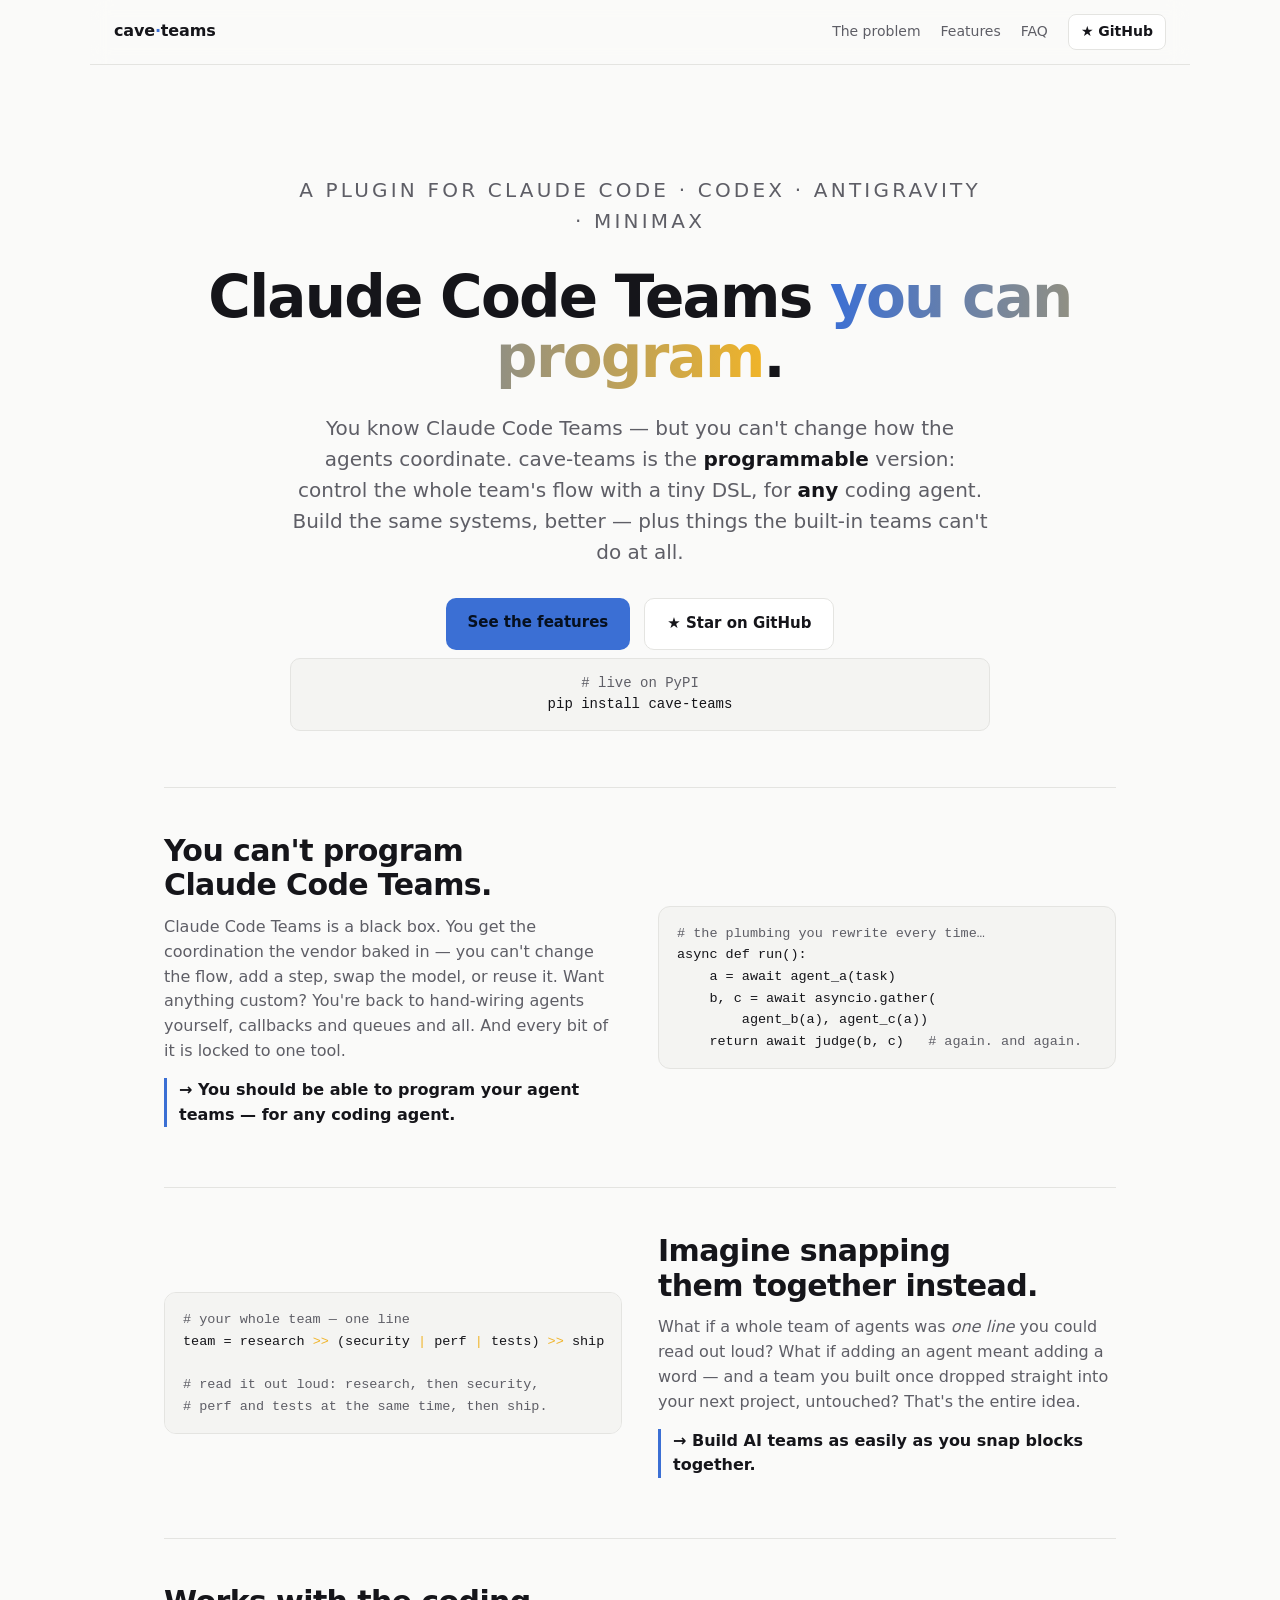
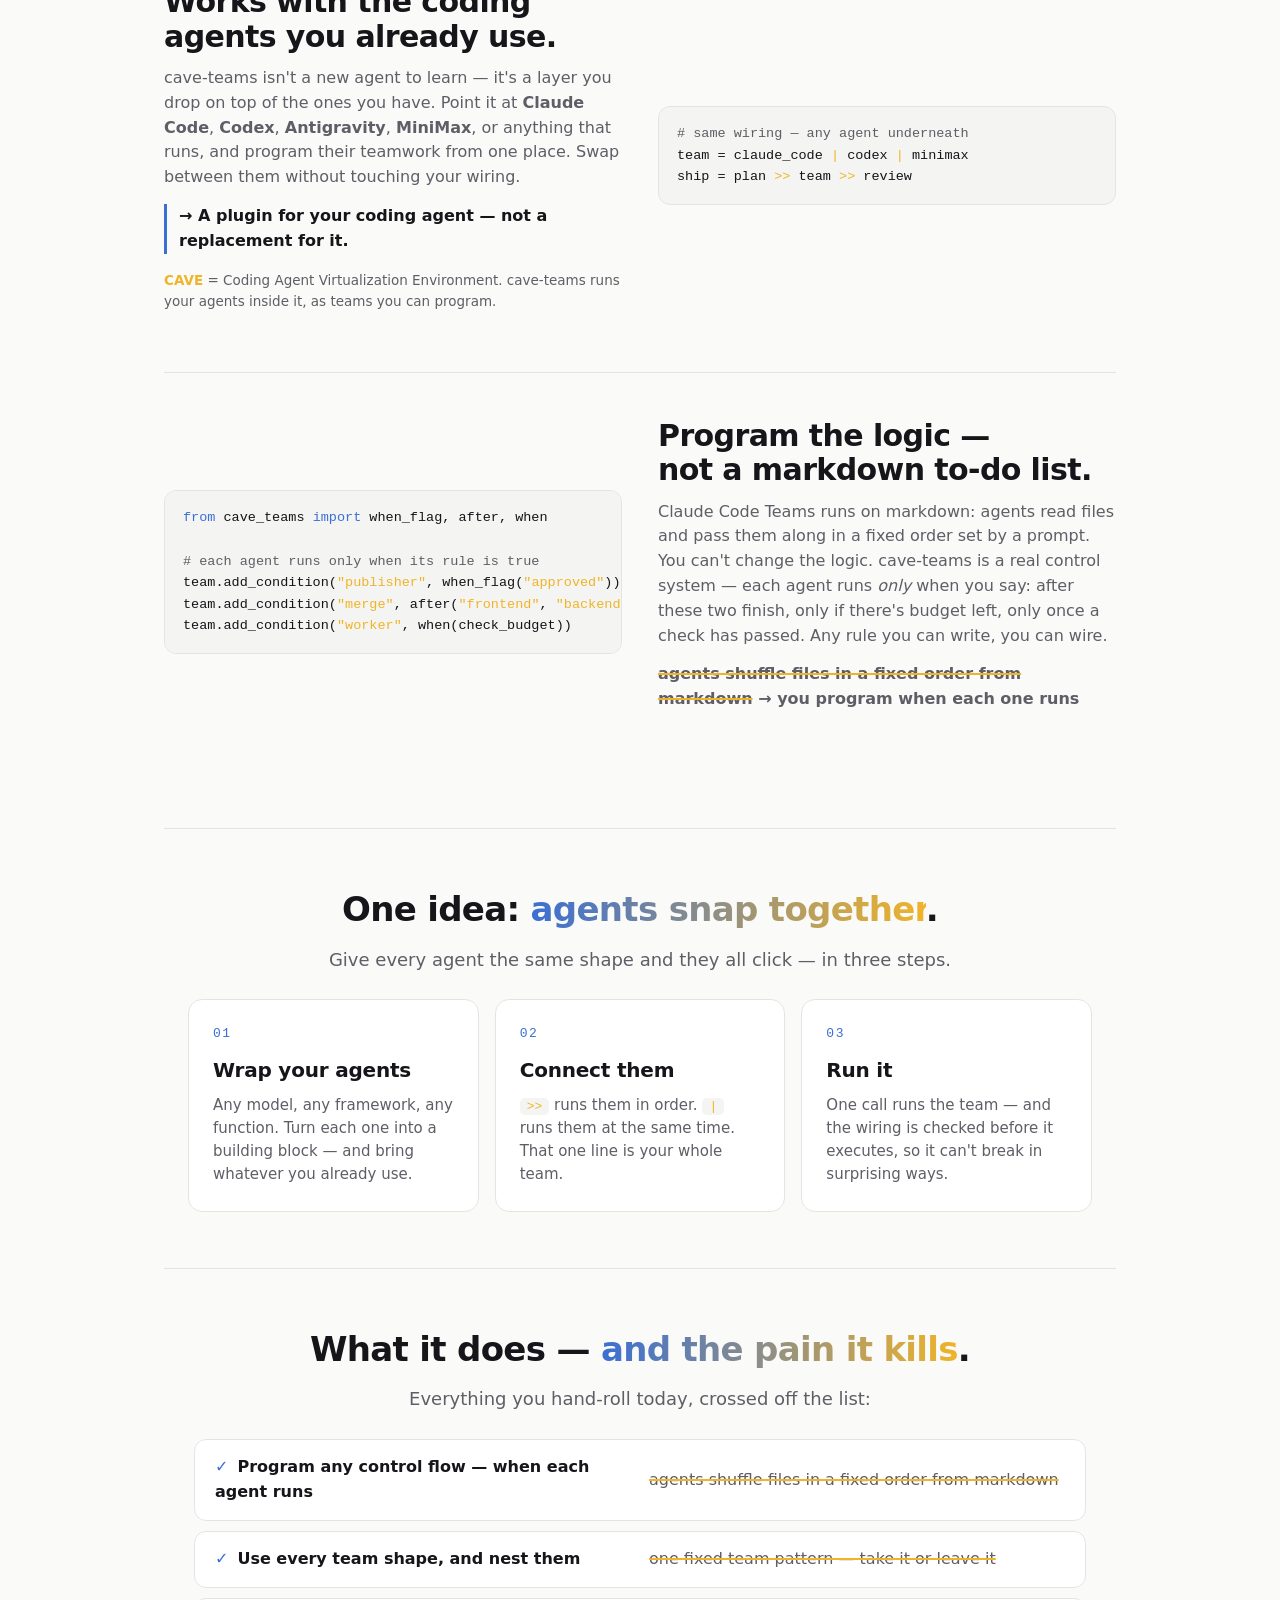
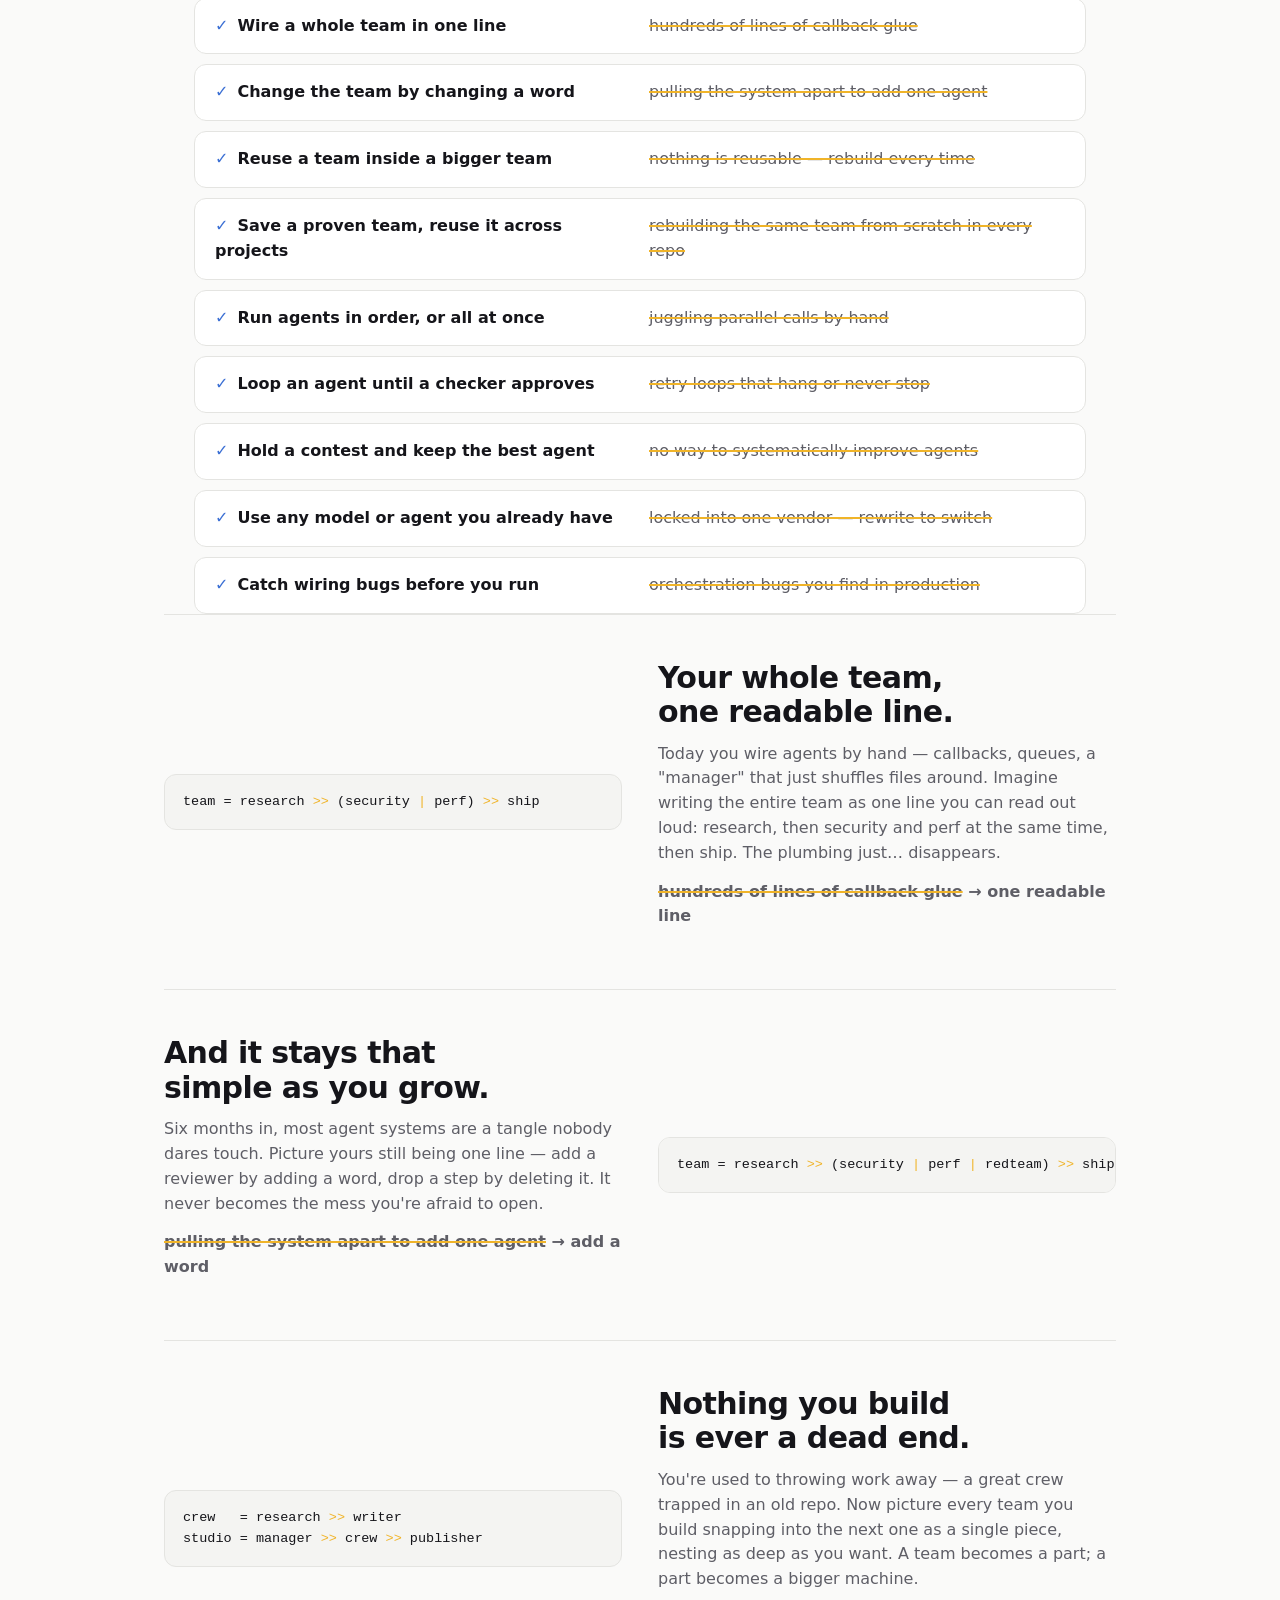
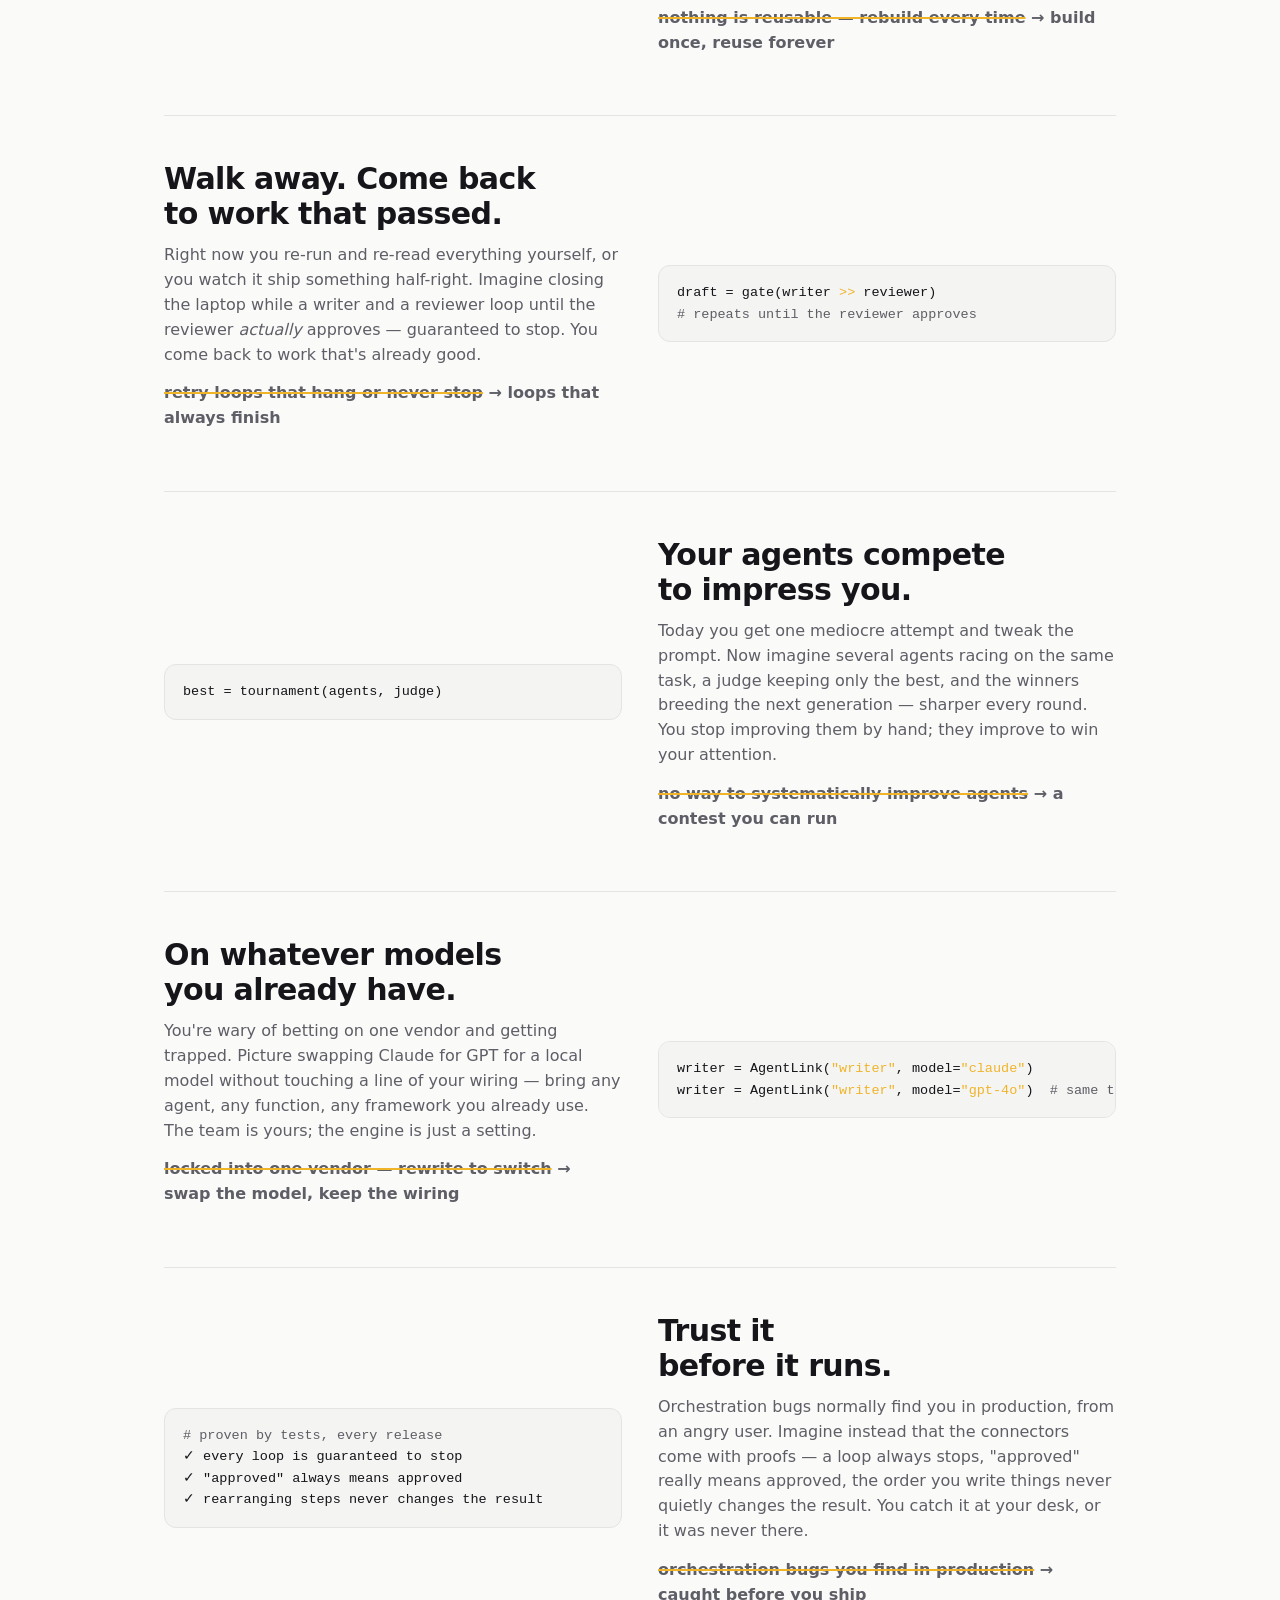
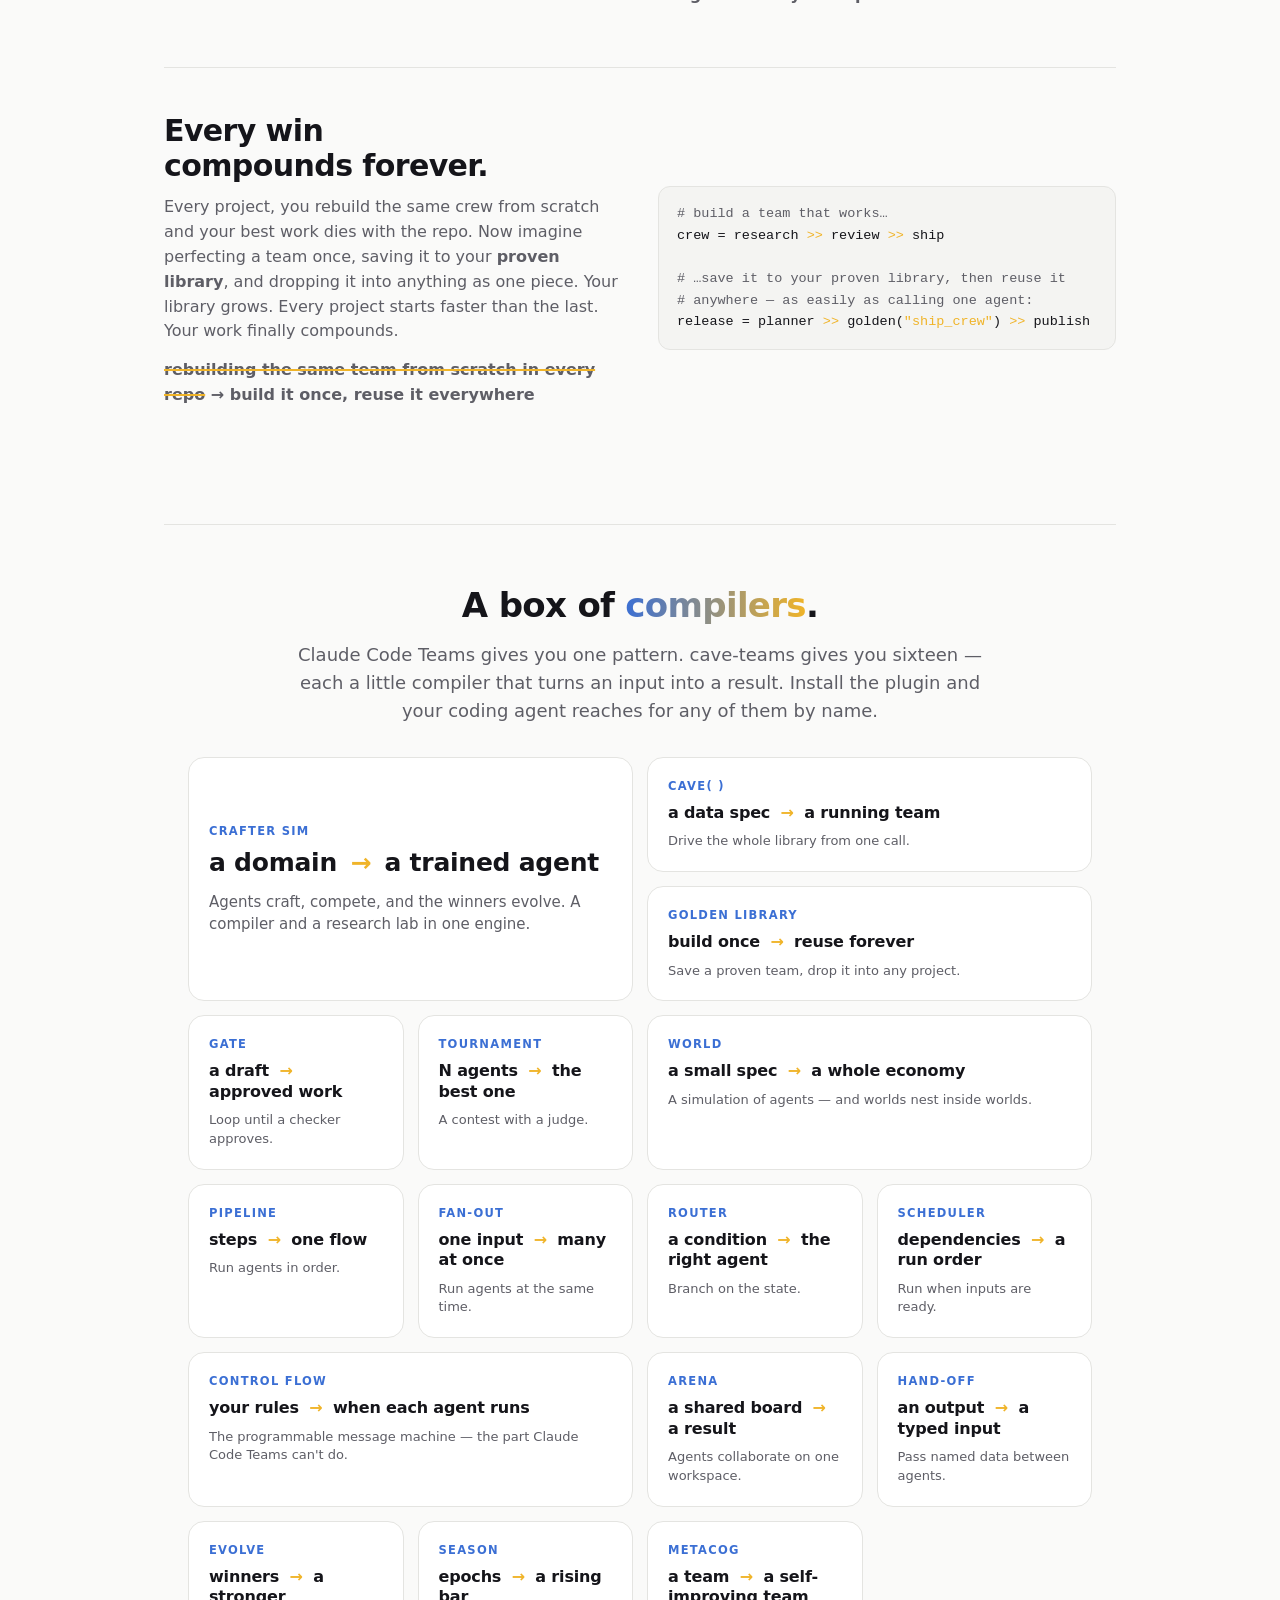
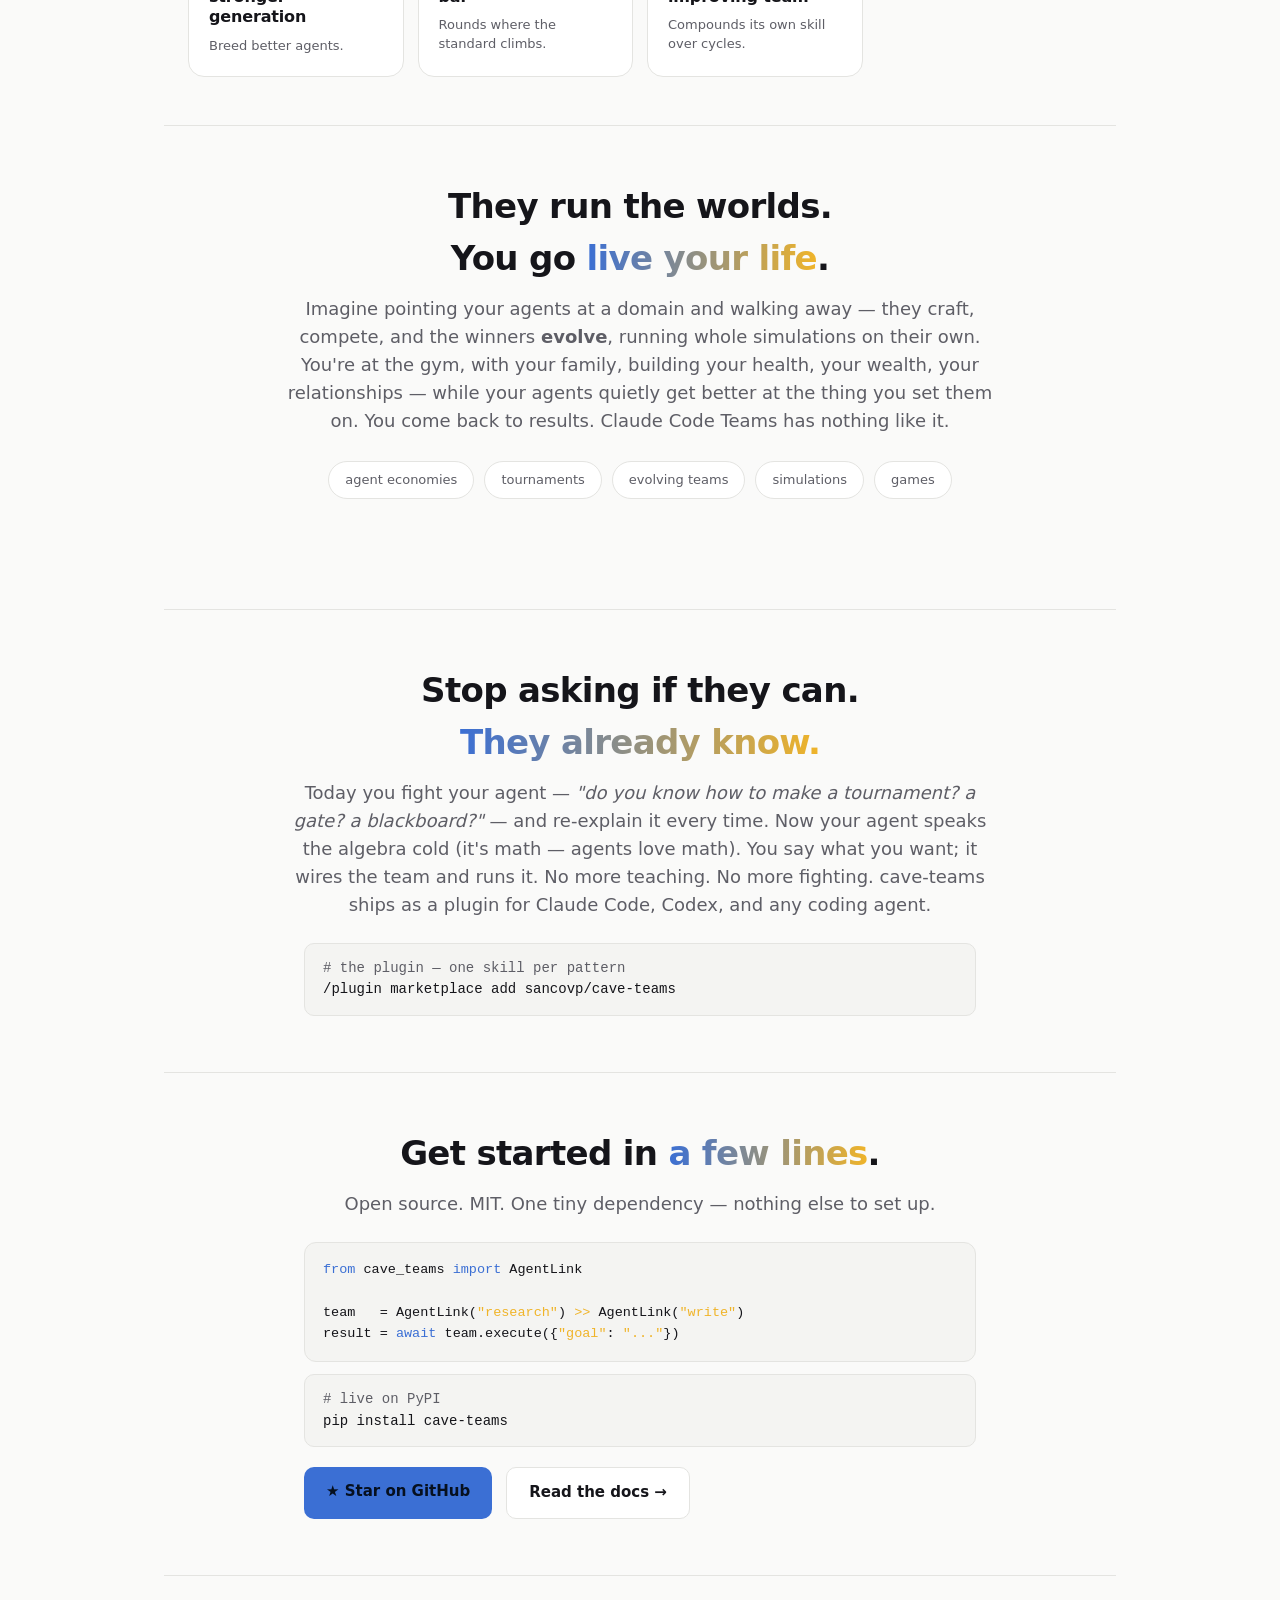
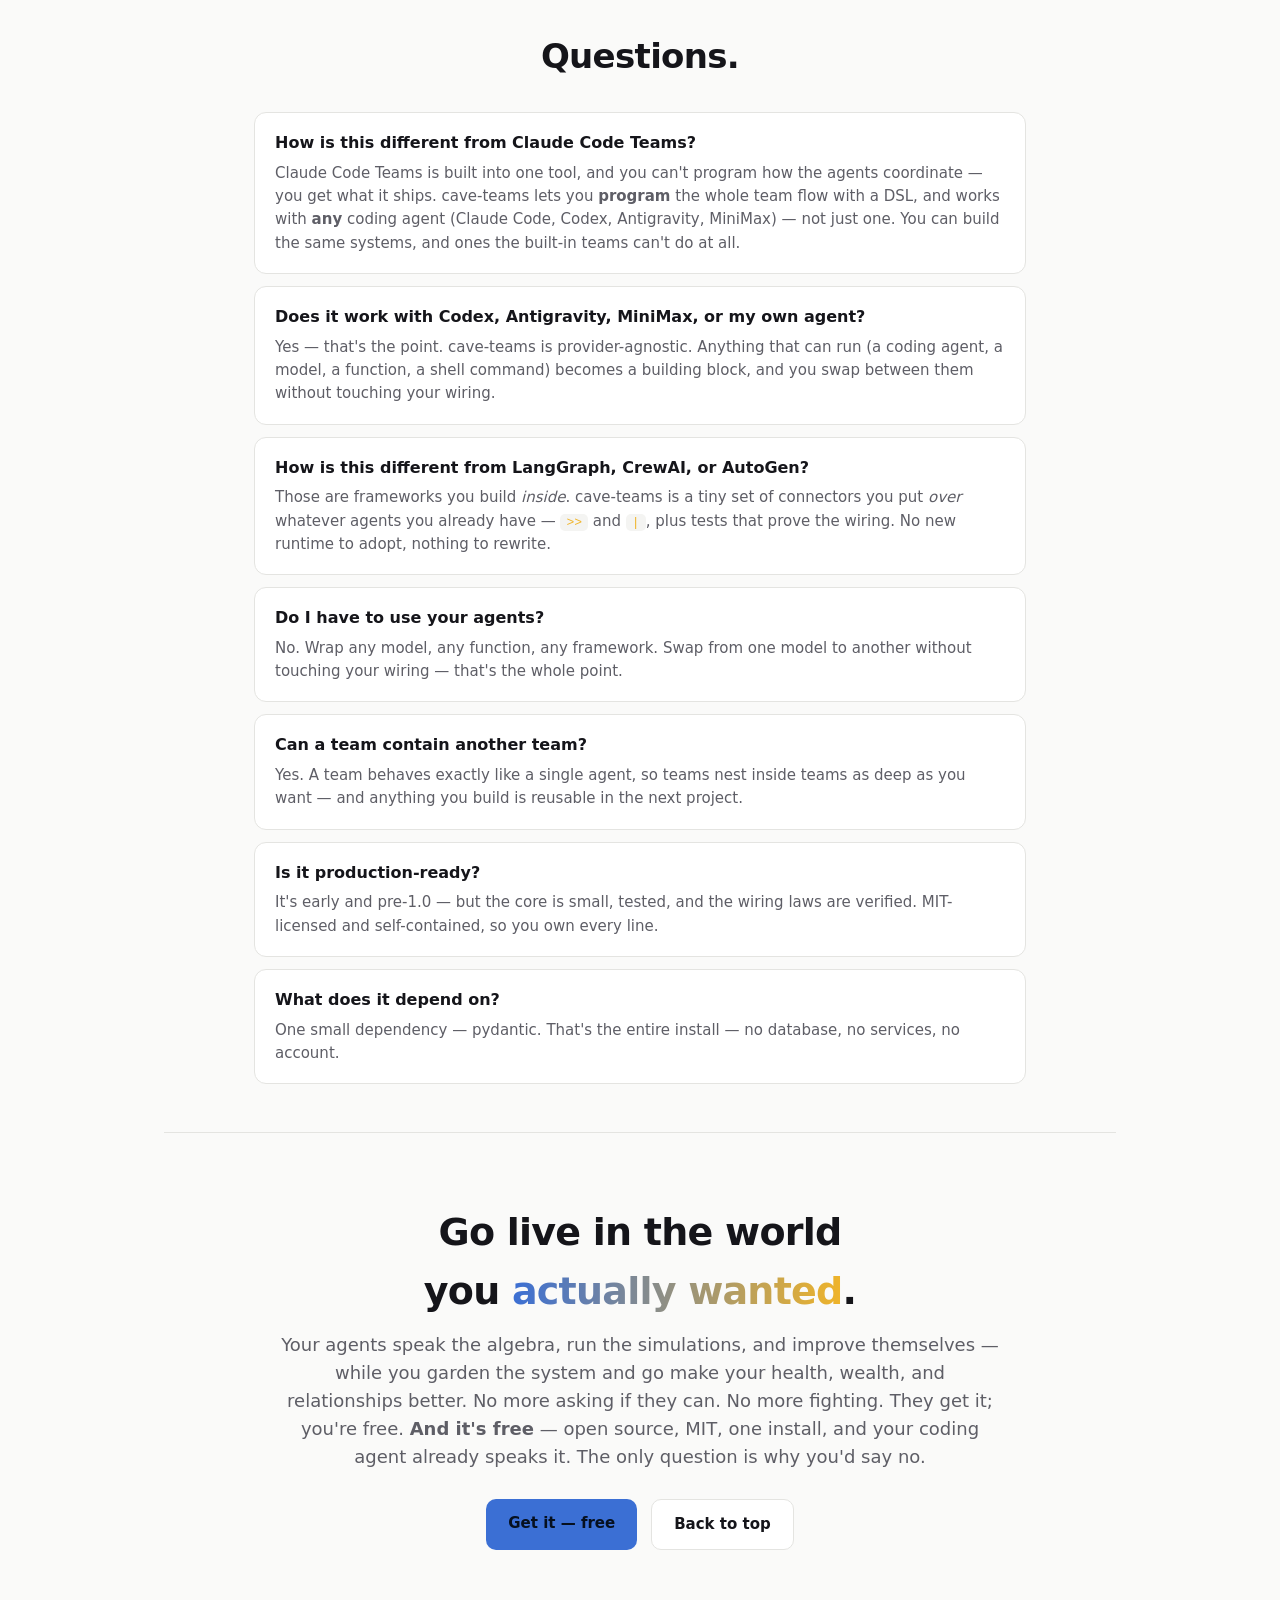
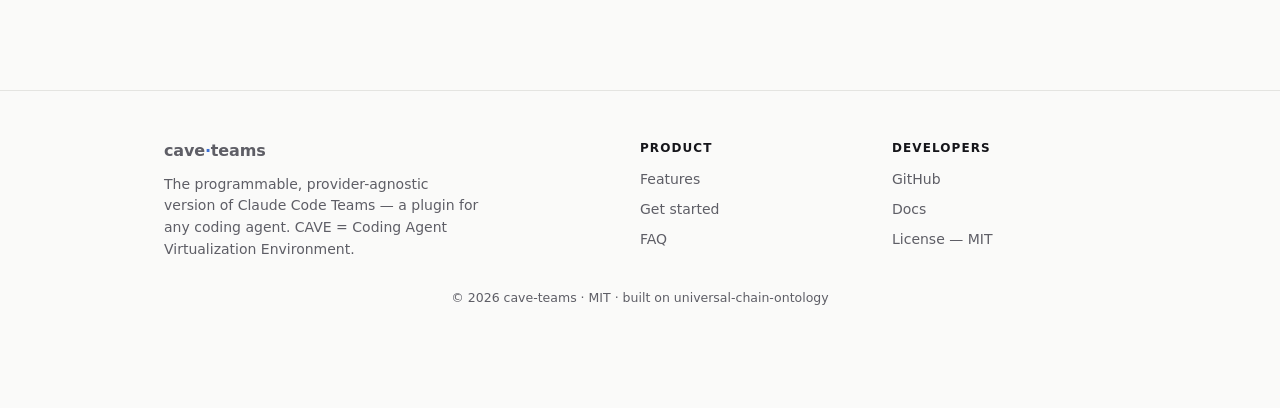
==== commit efa65ec0: "fix: declare pydantic dependency (0.1.0 was missing it → clean installs broke at import); bump to 0." ====
--- a/site/index.html
+++ b/site/index.html
@@ -428,7 +428,7 @@
     </div>
     <div class="qa">
       <p class="q">What does it depend on?</p>
-      <p class="a">One tiny zero-dependency package. That's the entire install — no database, no services,
+      <p class="a">One small dependency — pydantic. That's the entire install — no database, no services,
          no account.</p>
     </div>
   </div>
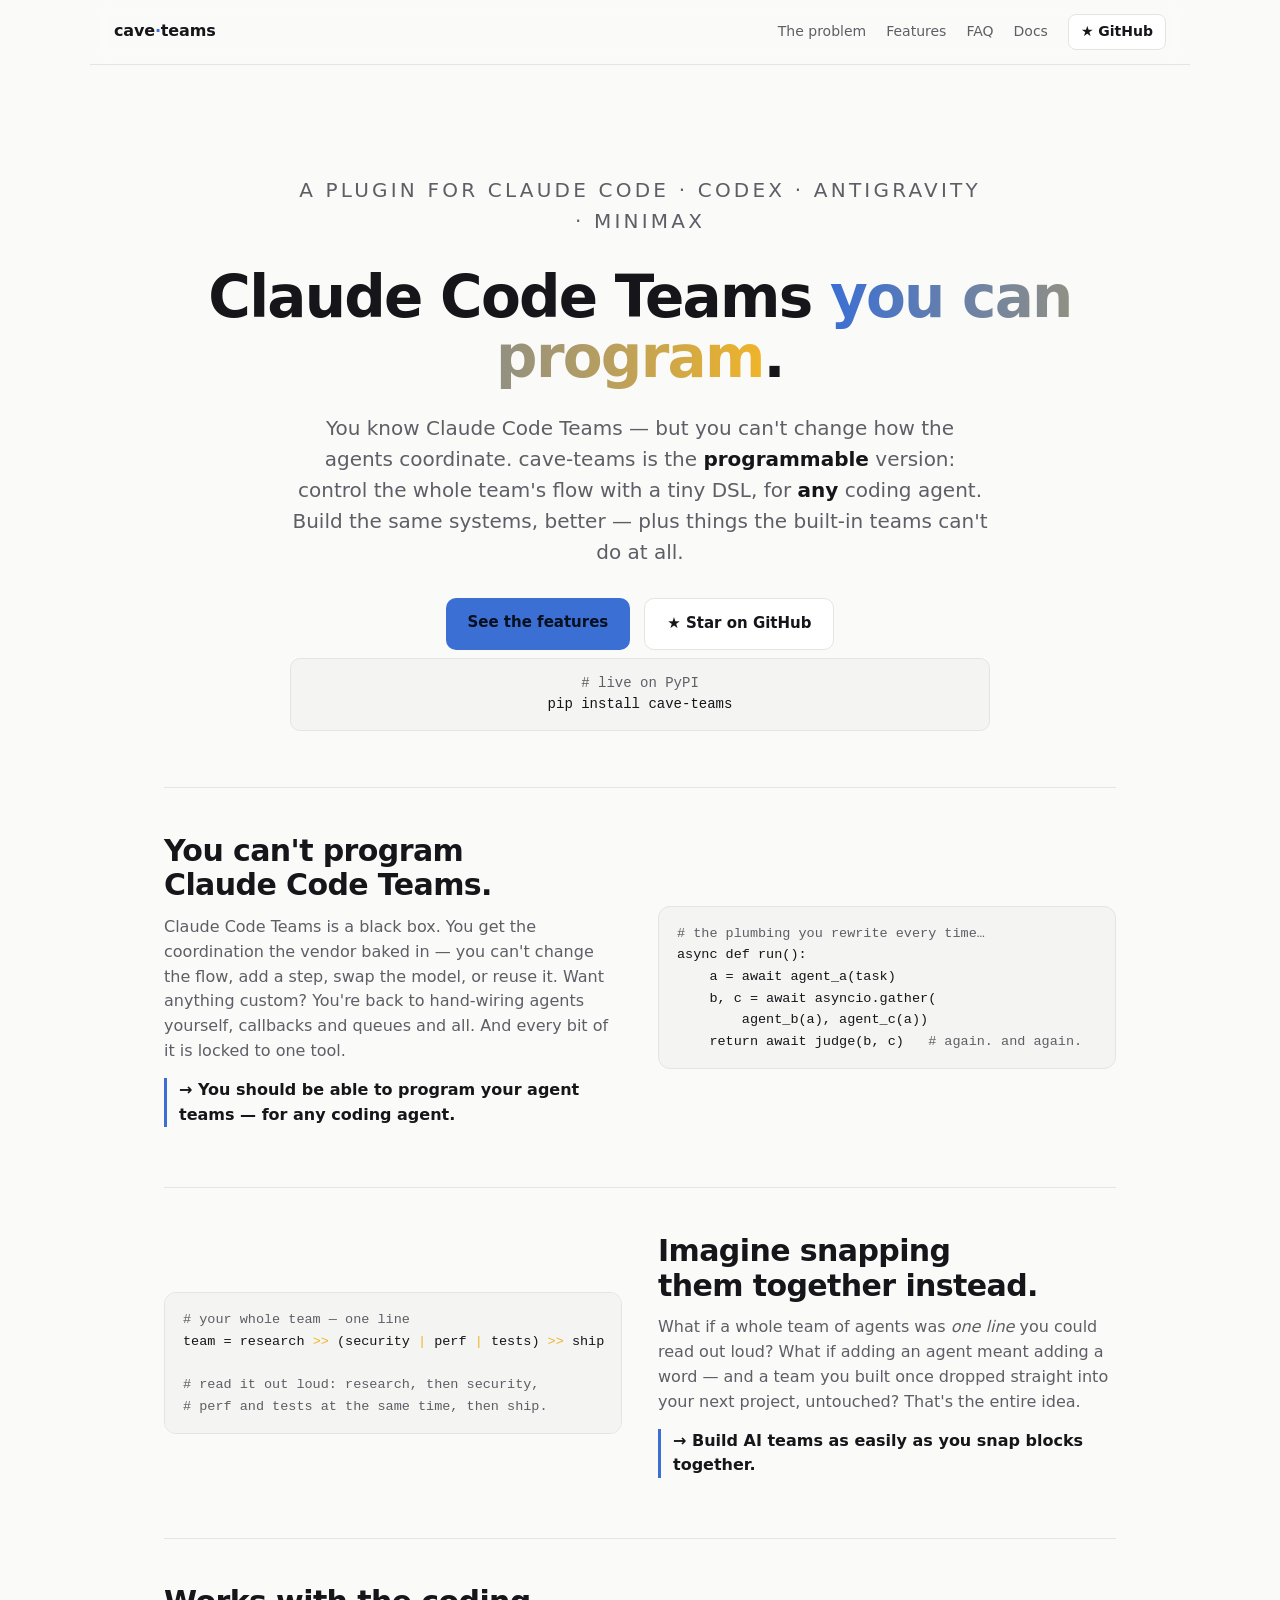
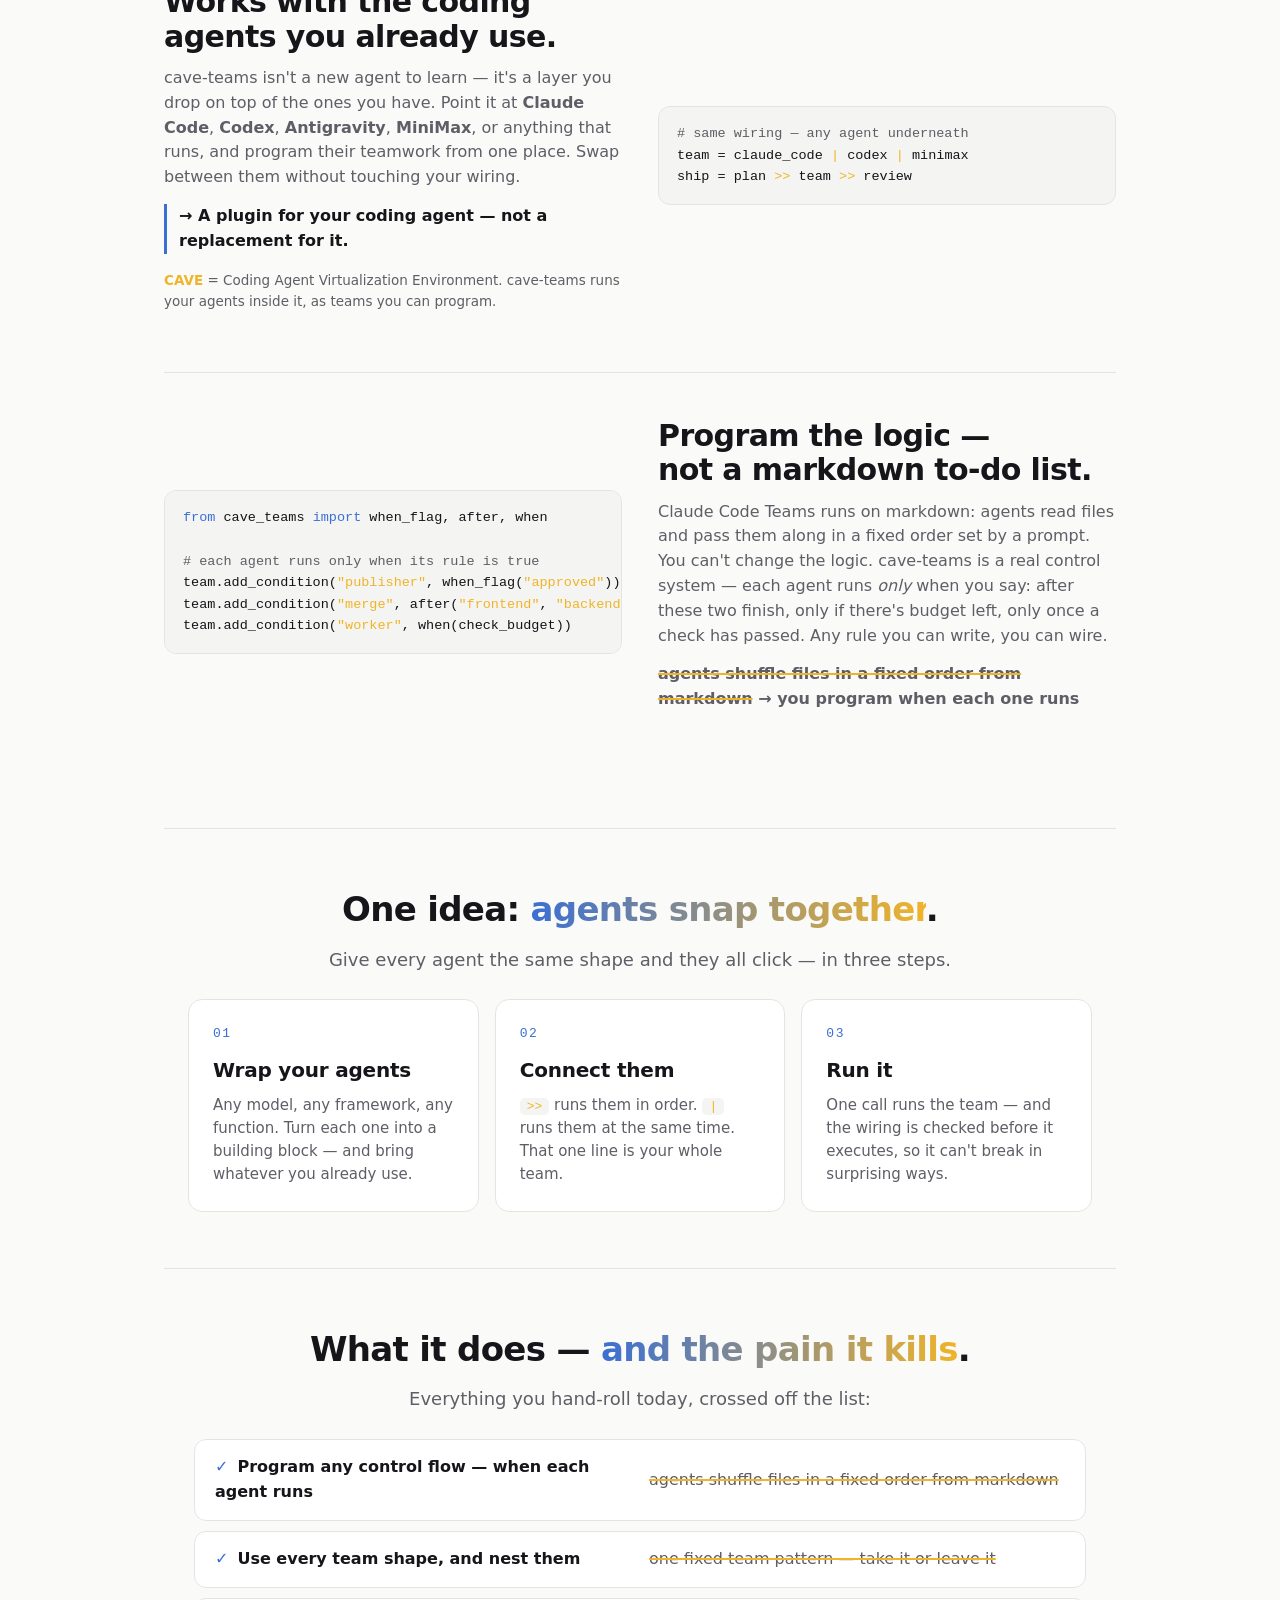
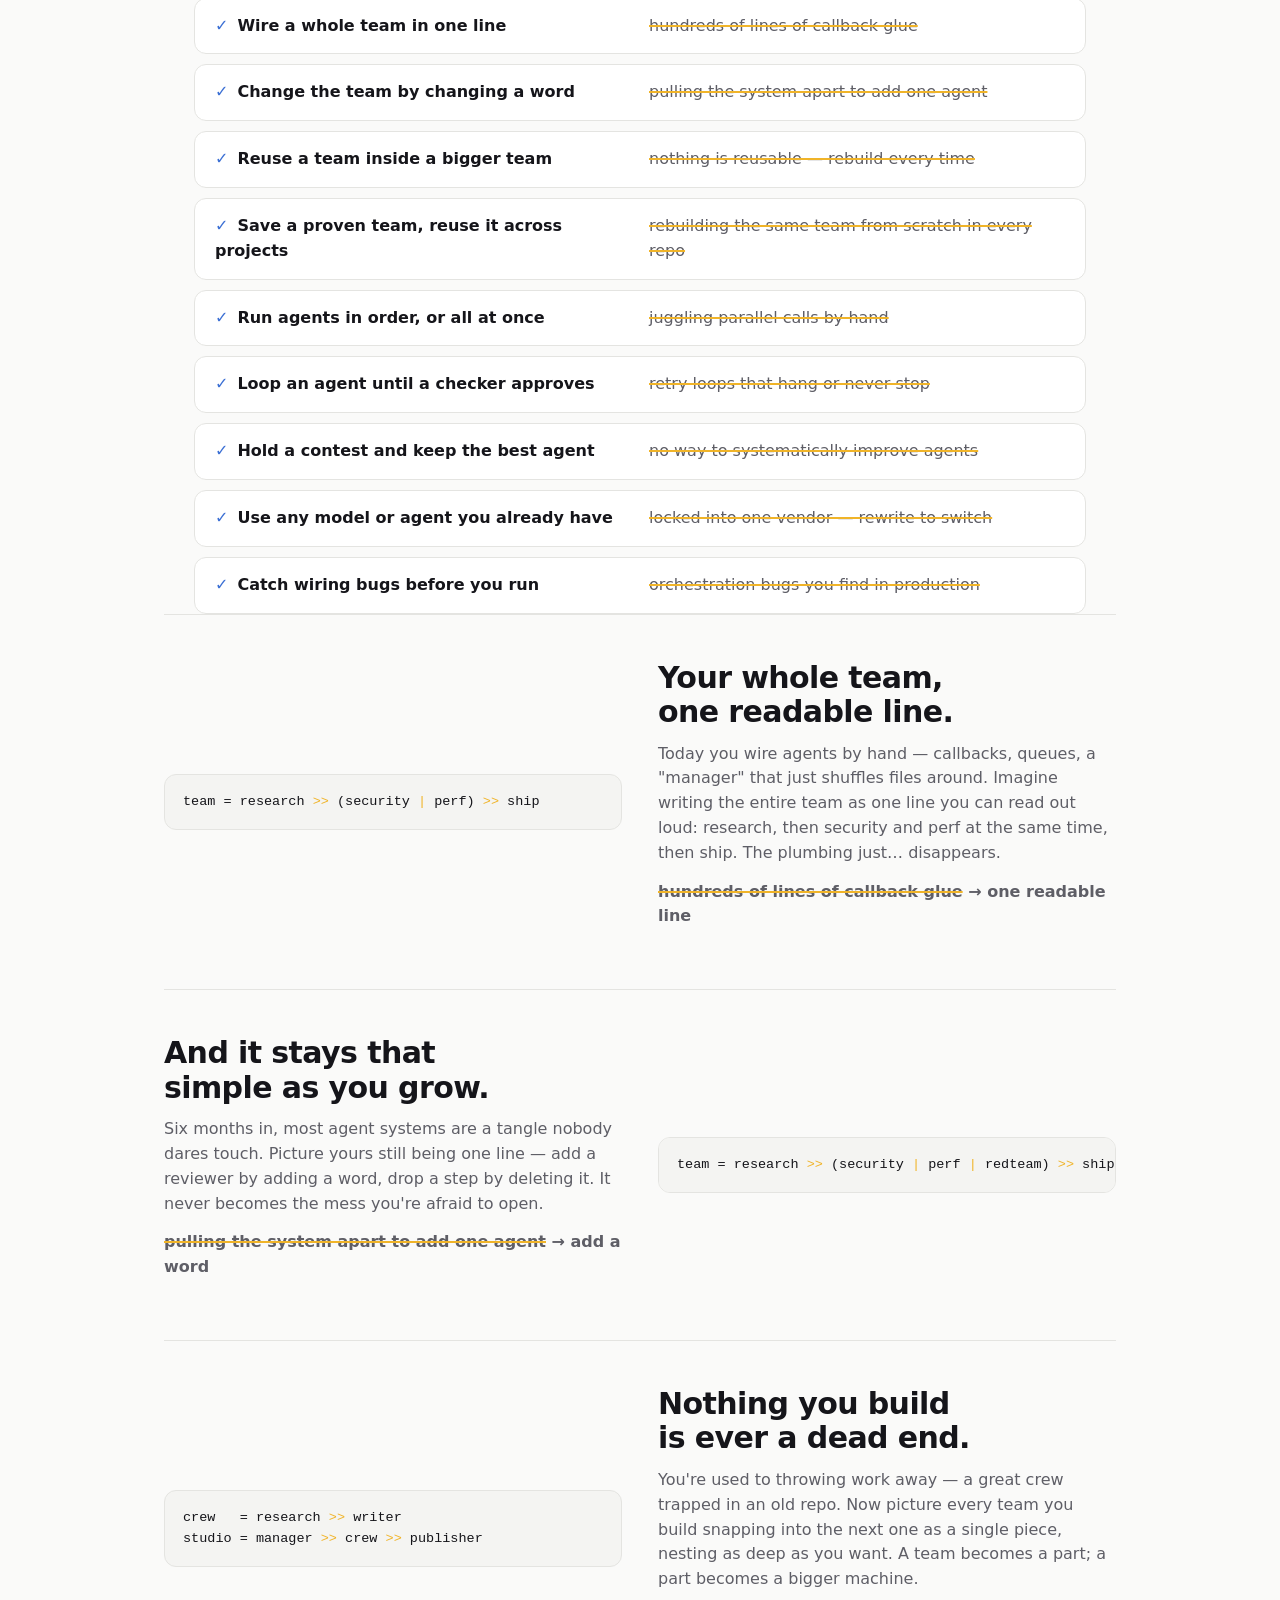
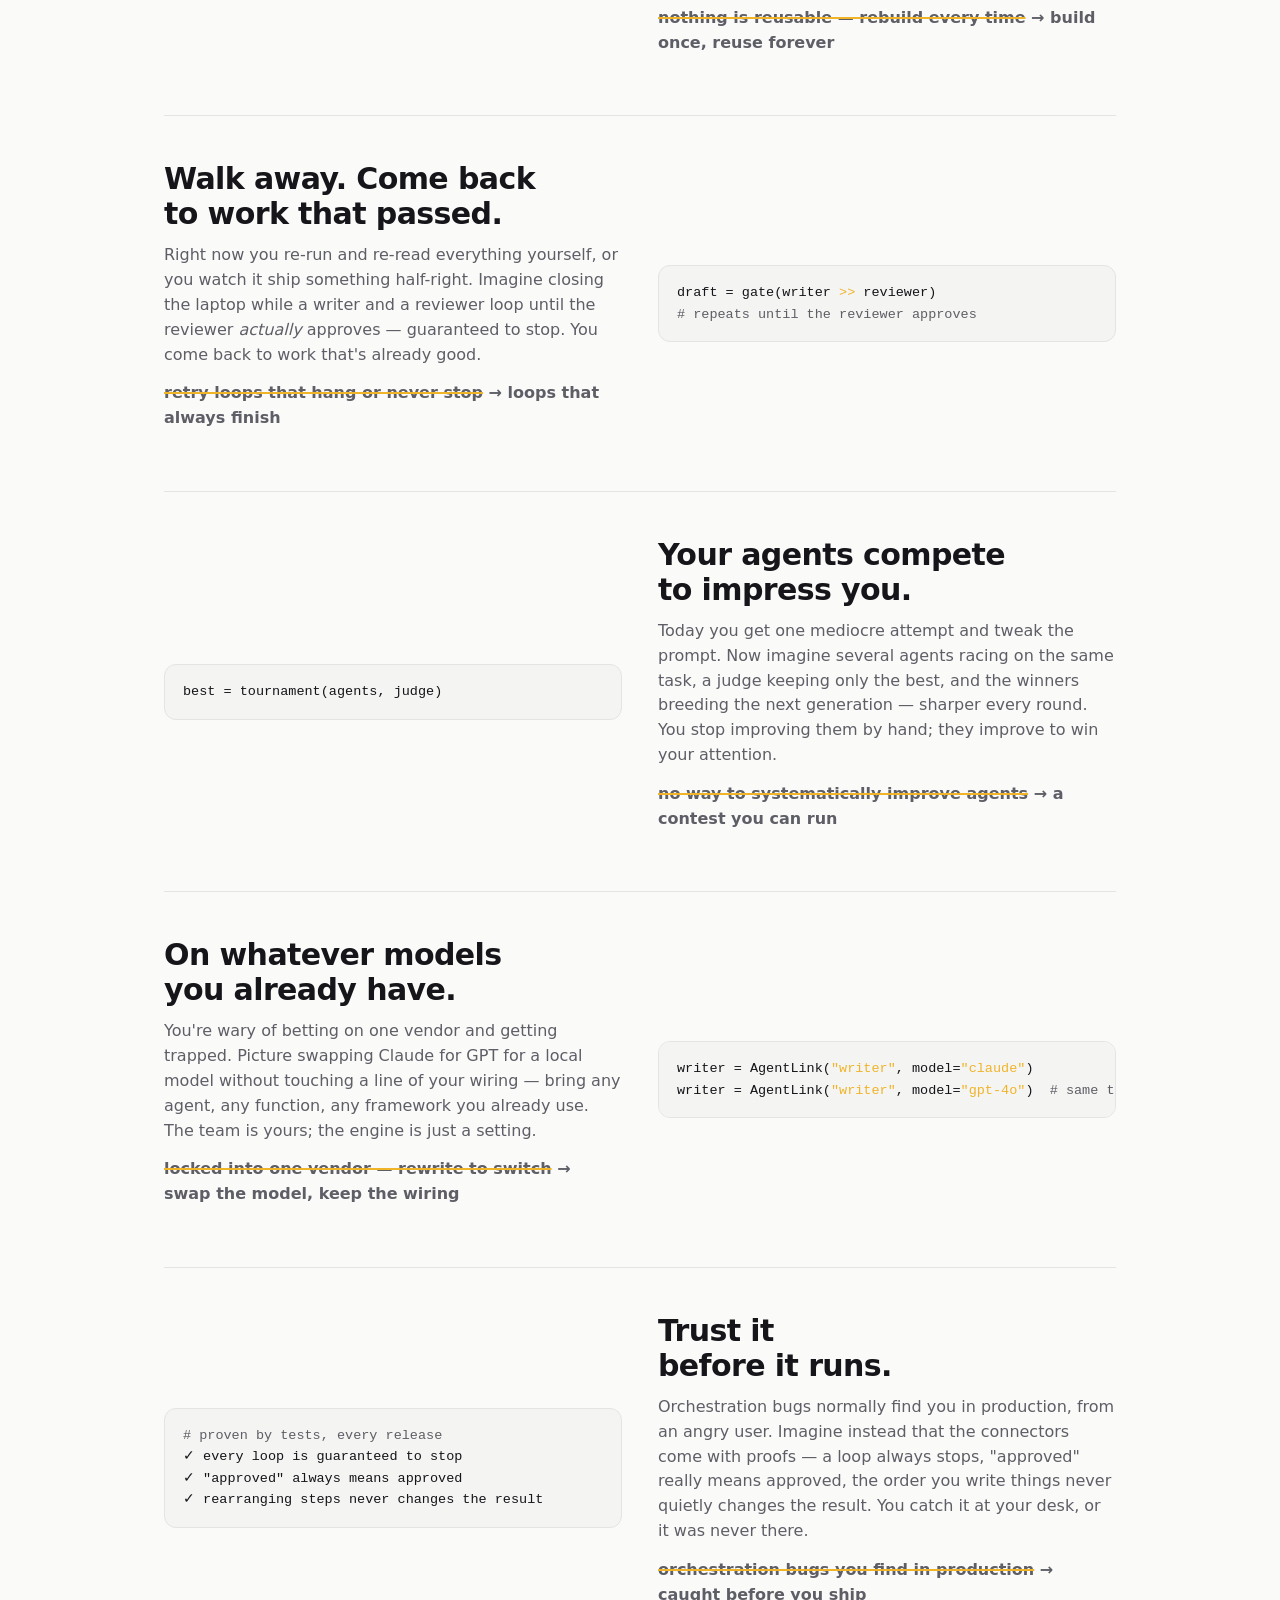
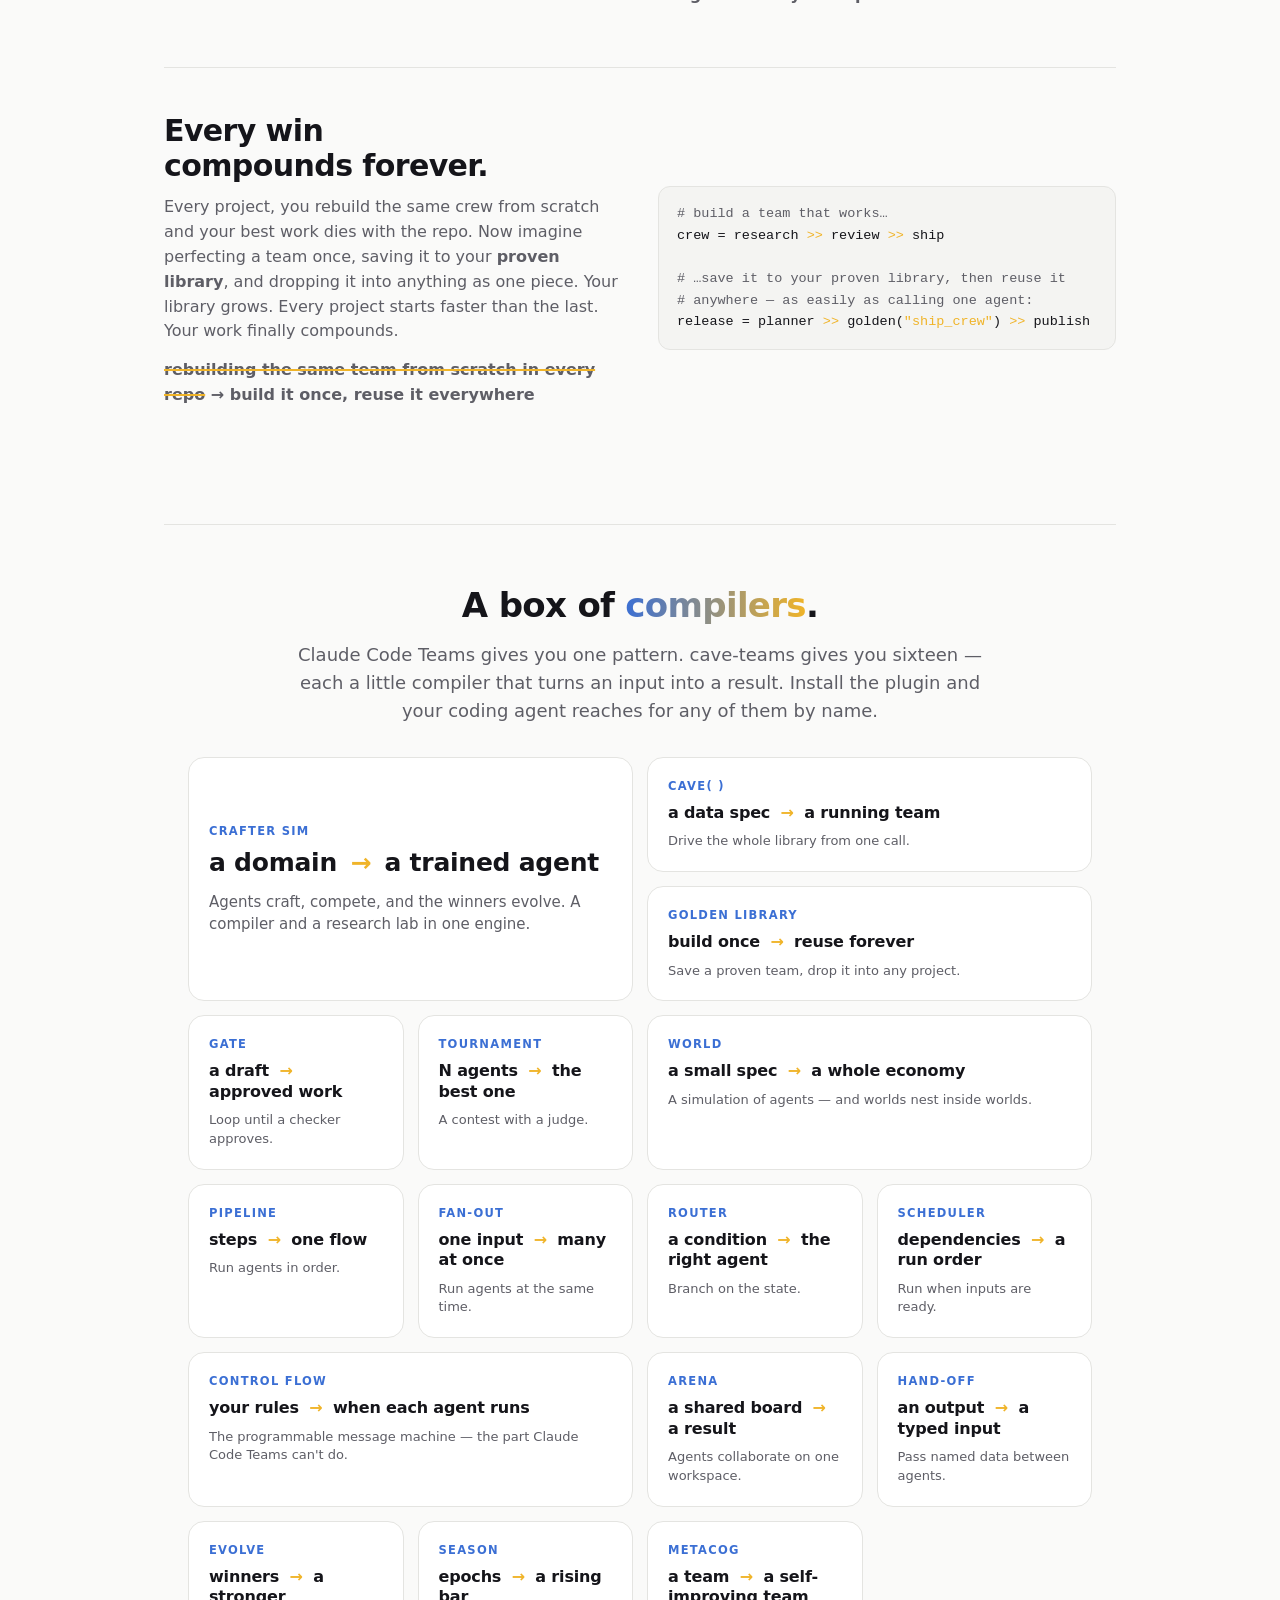
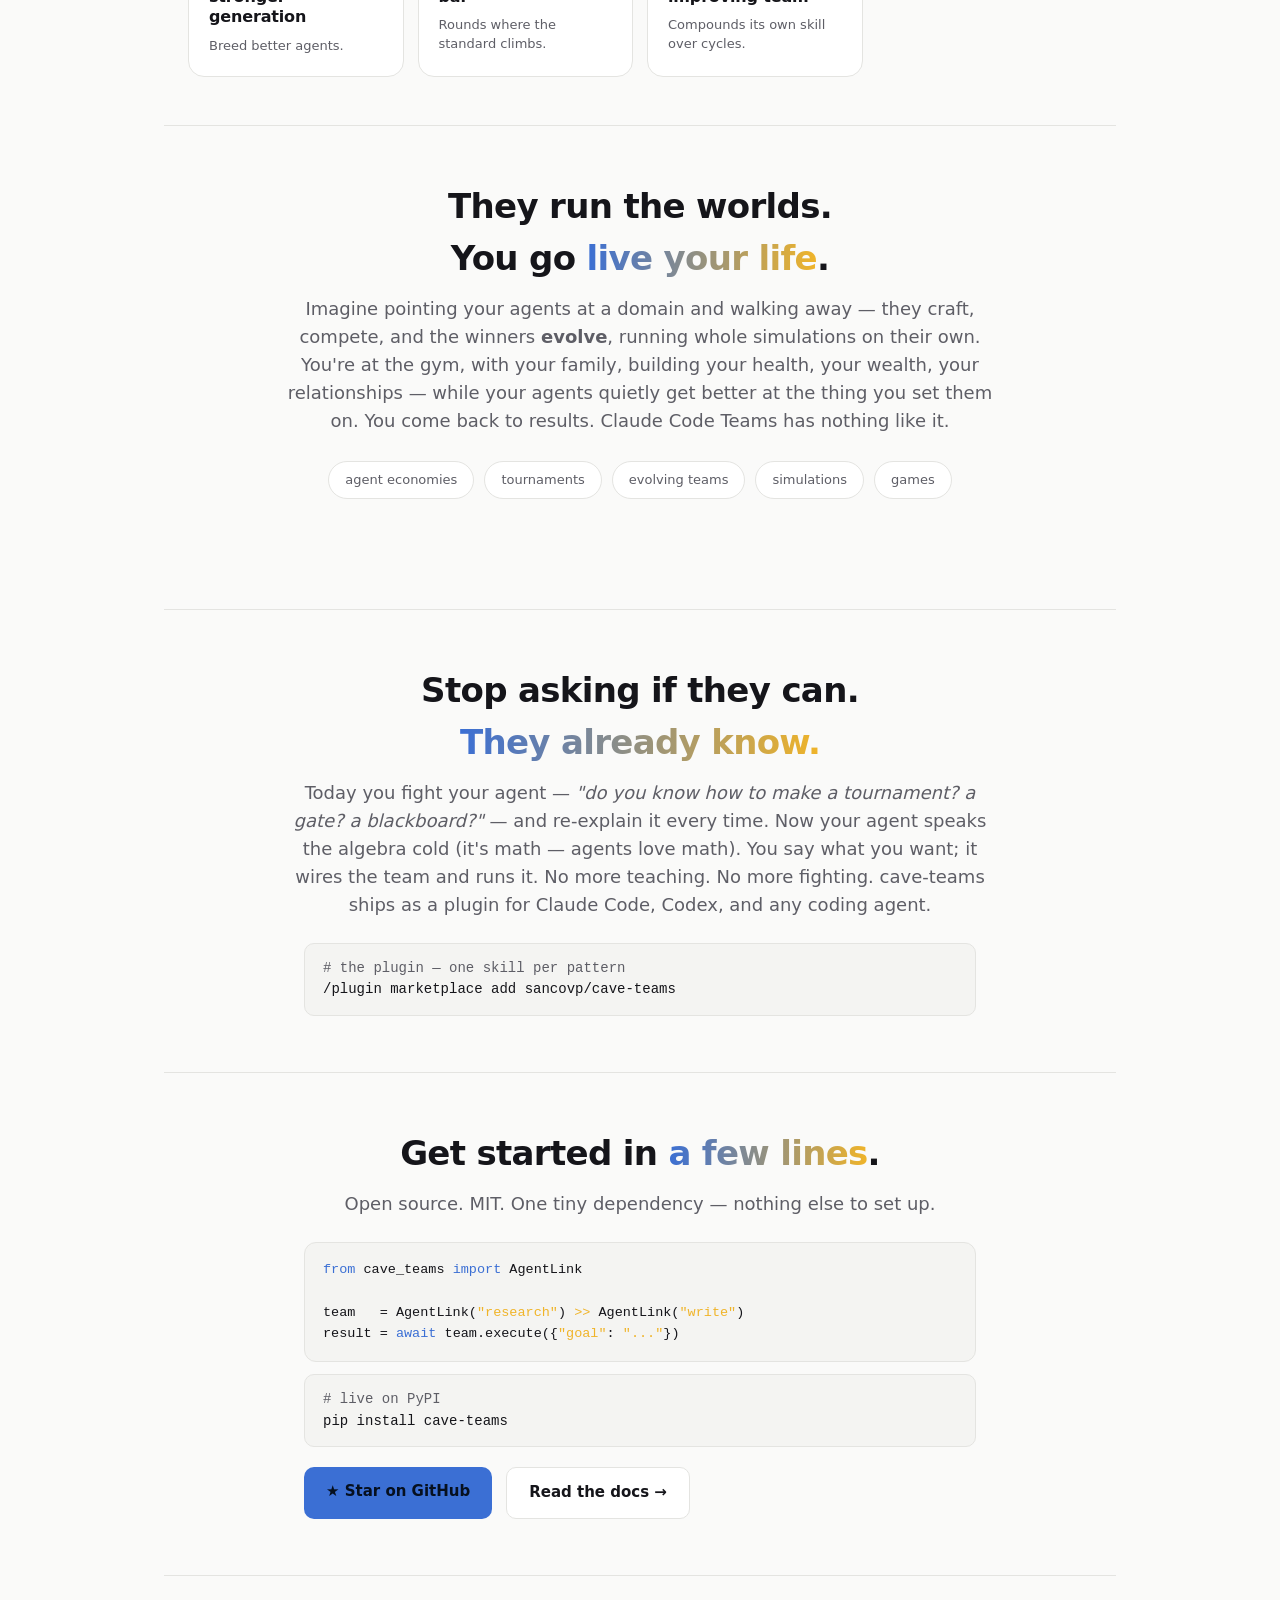
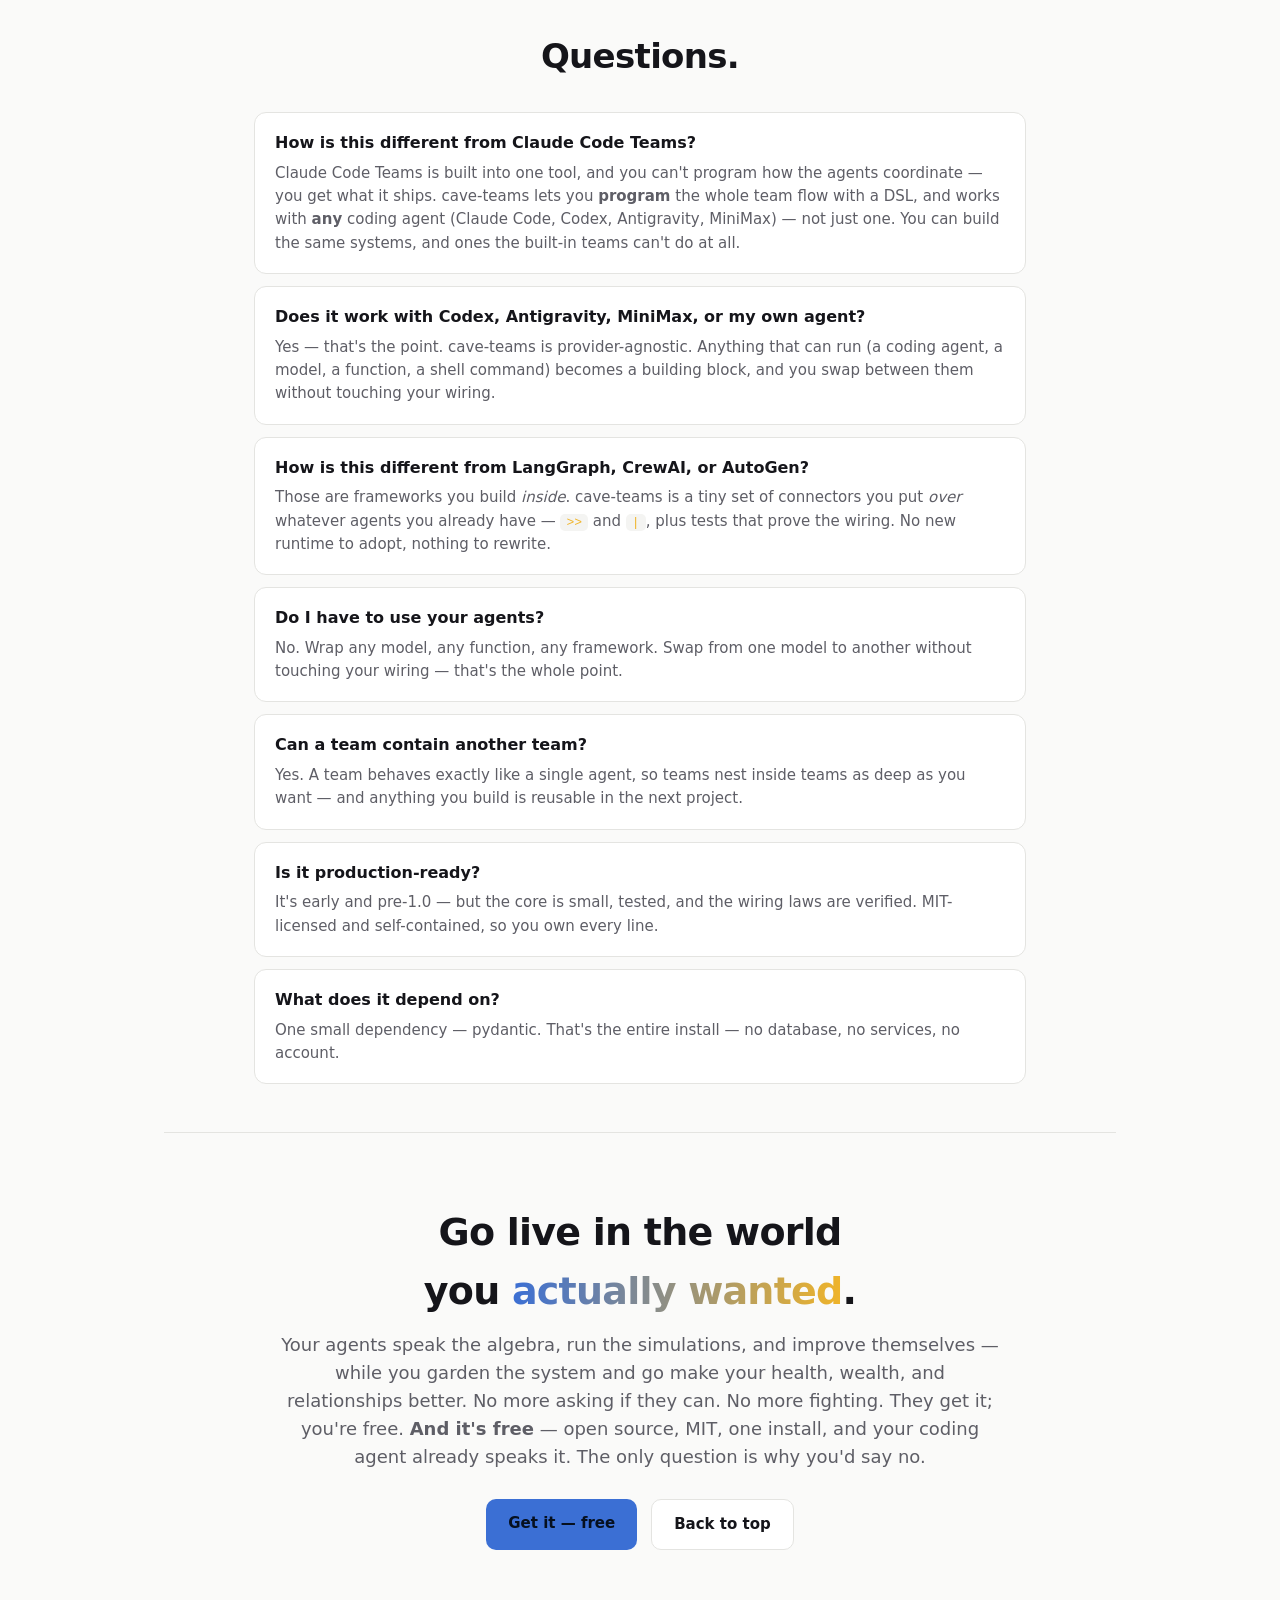
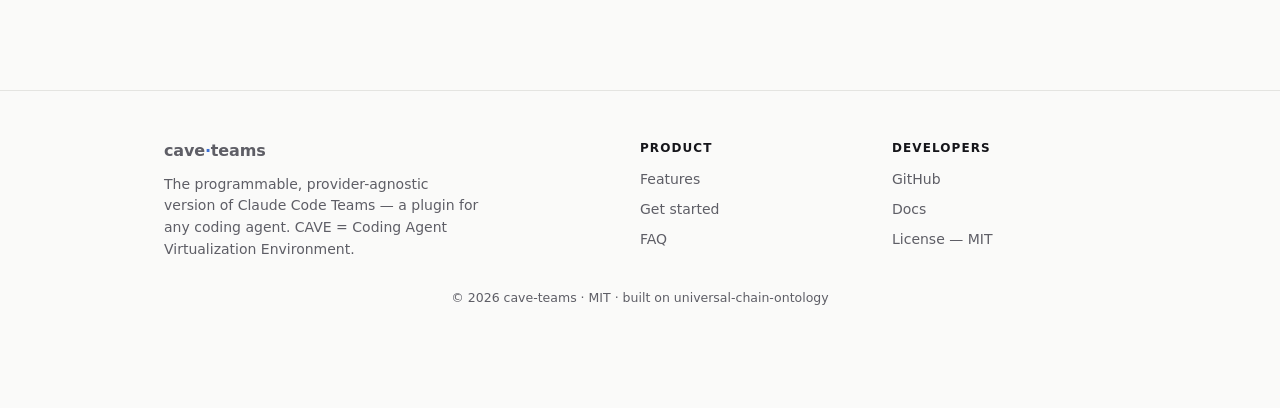
==== commit 99e18e9c: "ci: GitHub Pages workflow — deploy marketing site + pdoc autodocs (/api); add Docs nav link Co-Autho" ====
--- a/site/index.html
+++ b/site/index.html
@@ -15,6 +15,7 @@
     <a href="#problem">The problem</a>
     <a href="#features">Features</a>
     <a href="#faq">FAQ</a>
+    <a href="api/">Docs</a>
     <a class="gh" href="https://github.com/sancovp/cave-teams" target="_blank" rel="noopener">★ GitHub</a>
   </div>
 </nav>
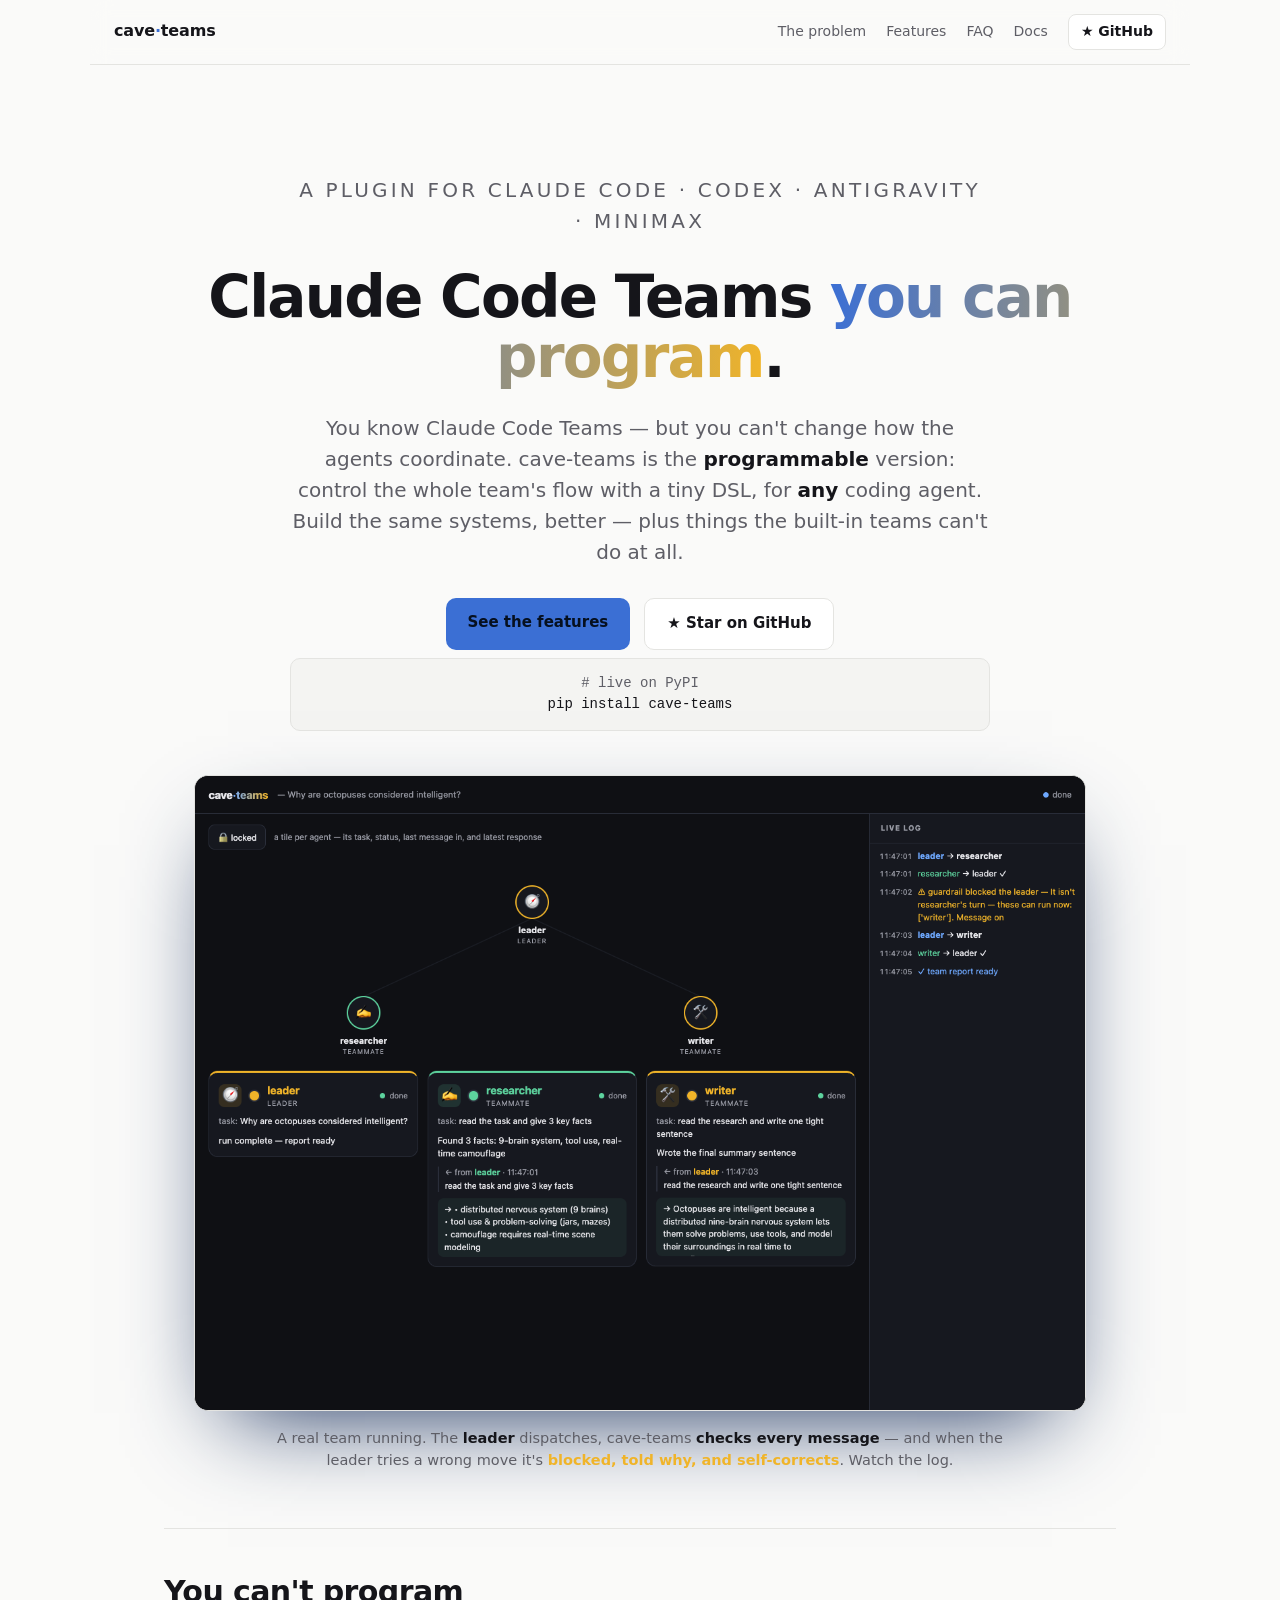
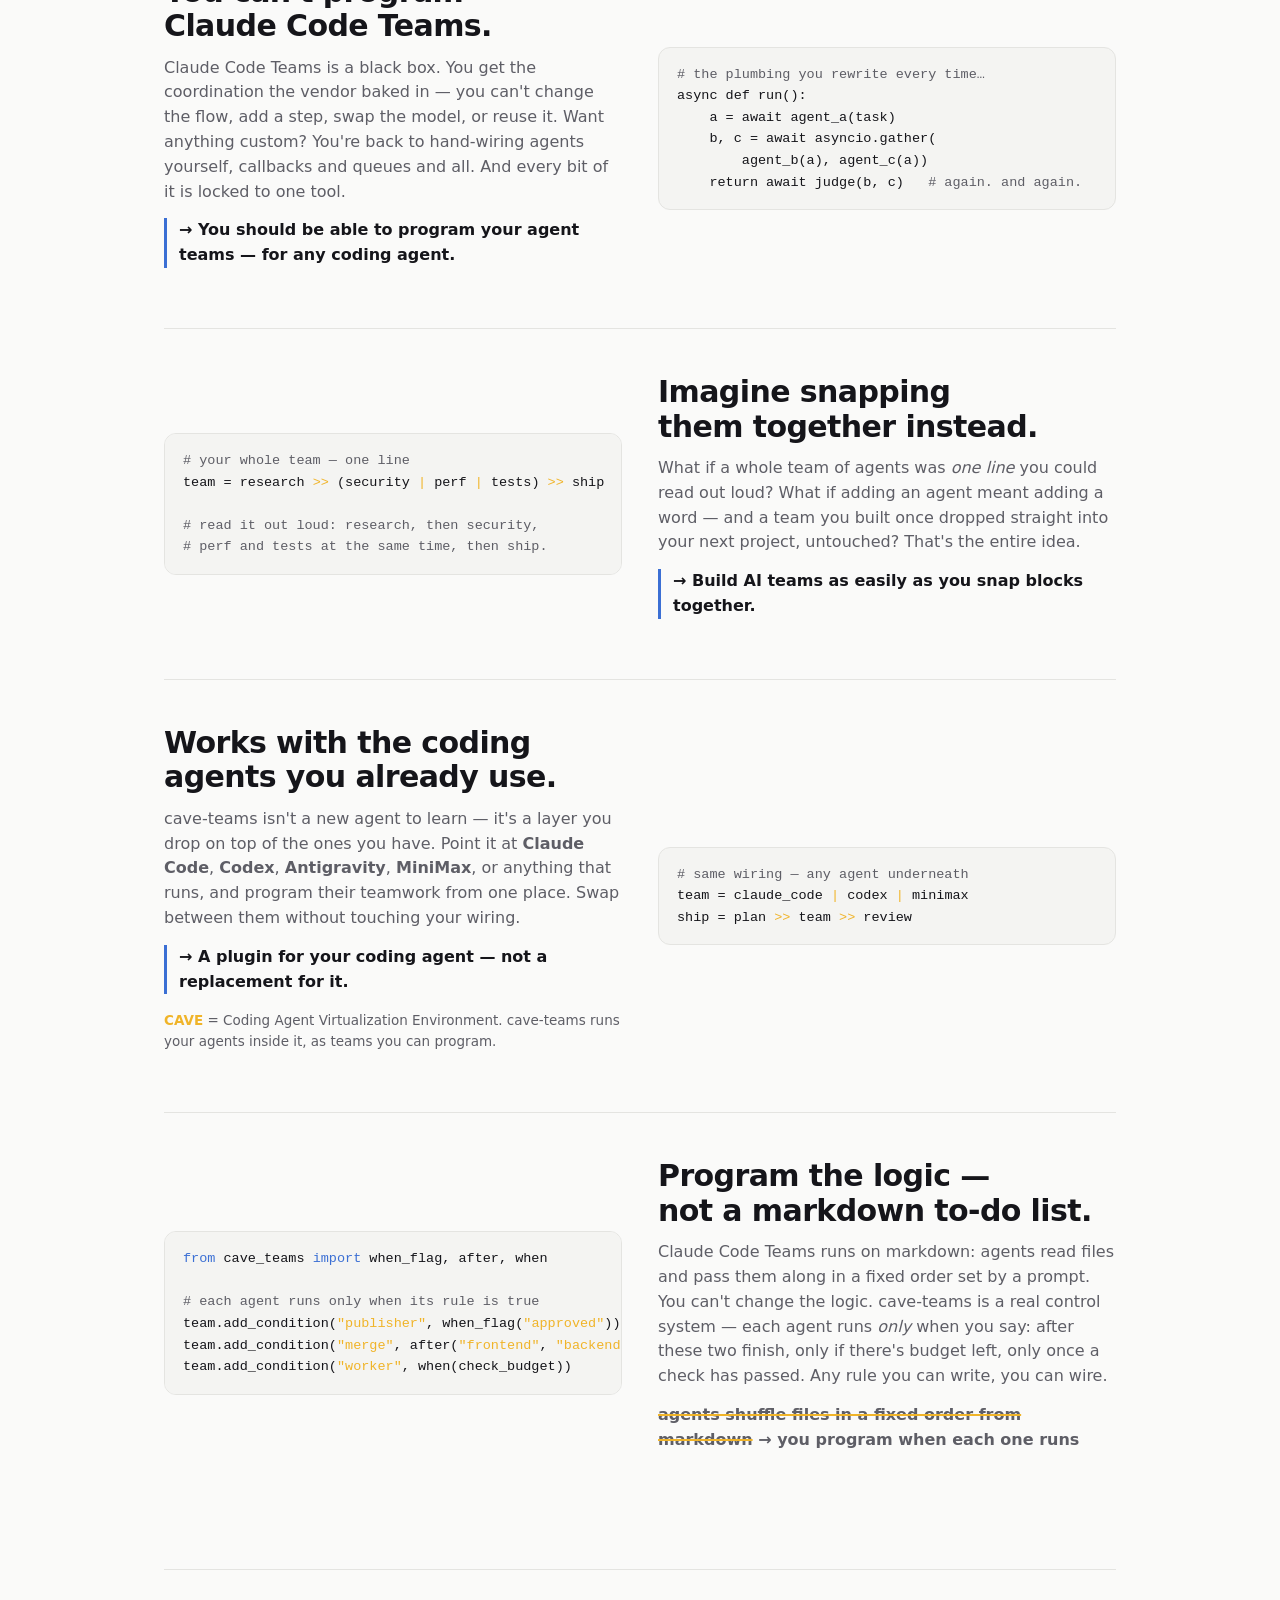
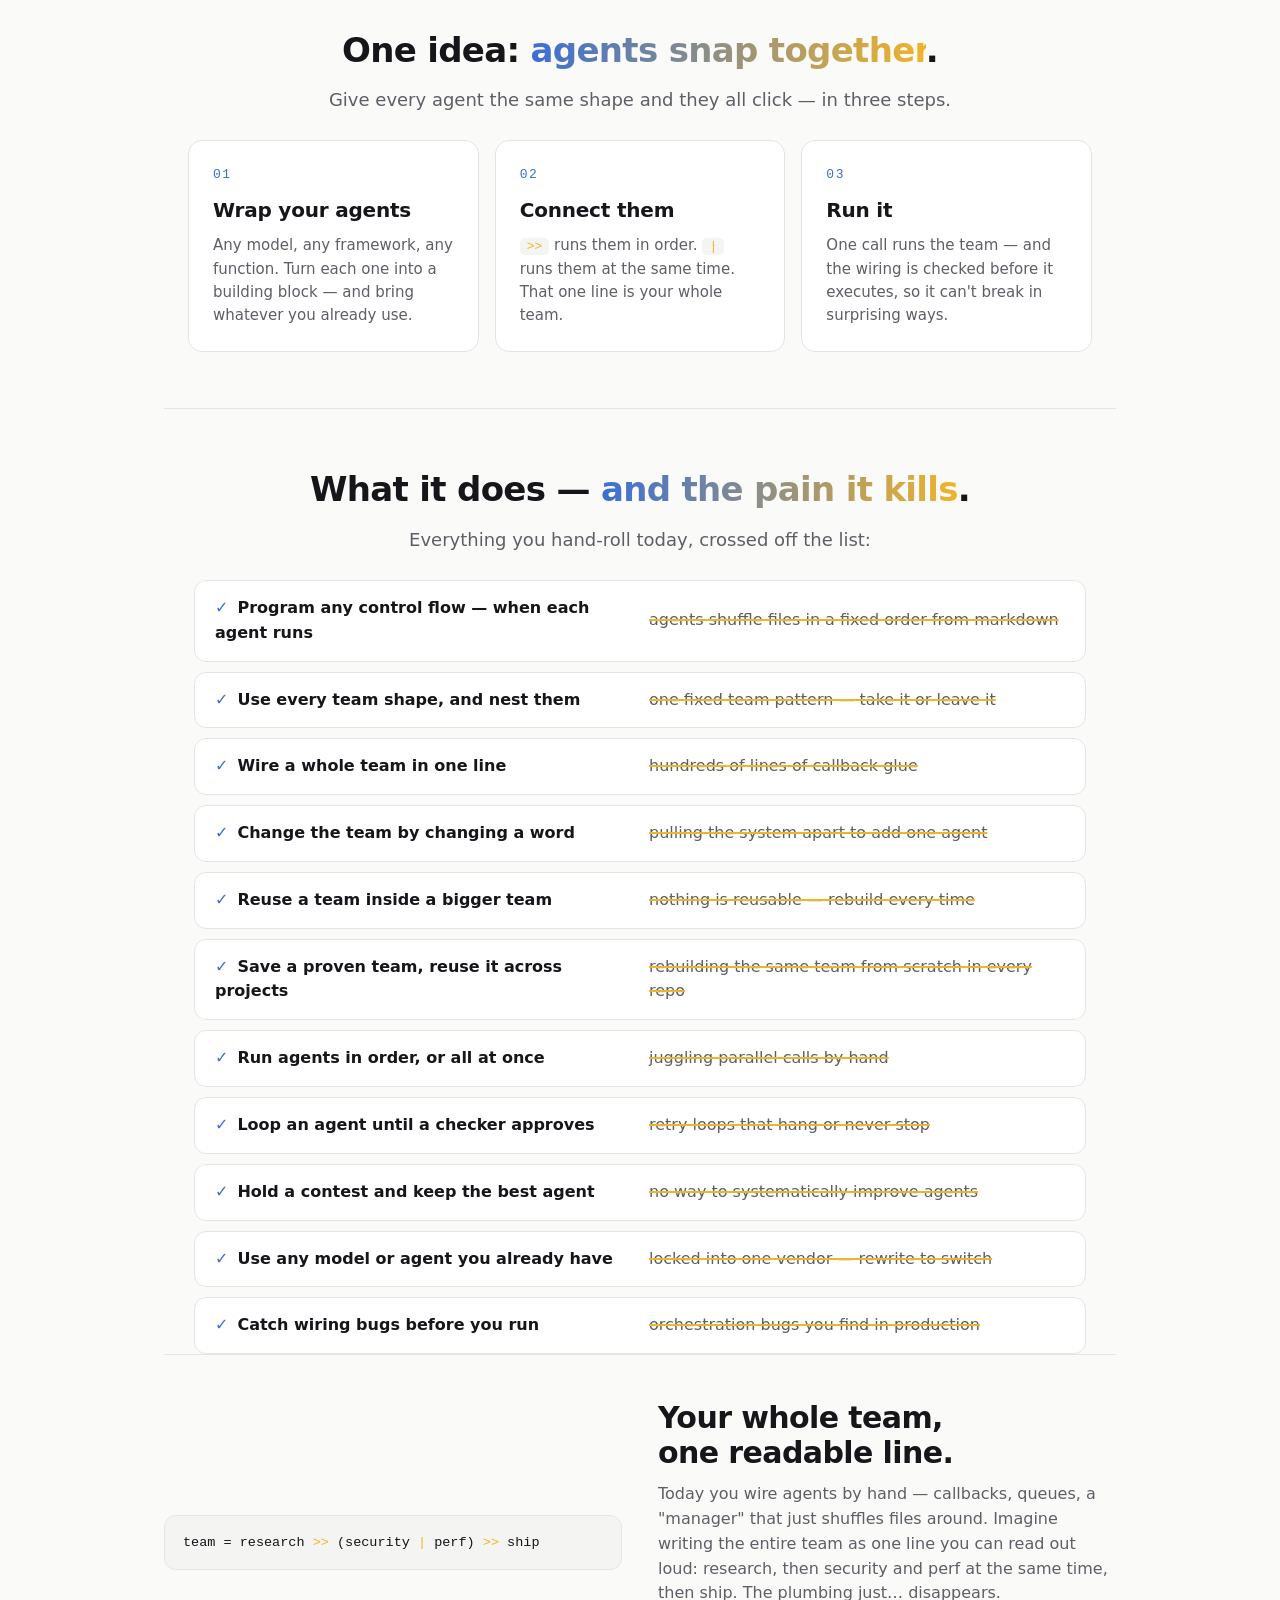
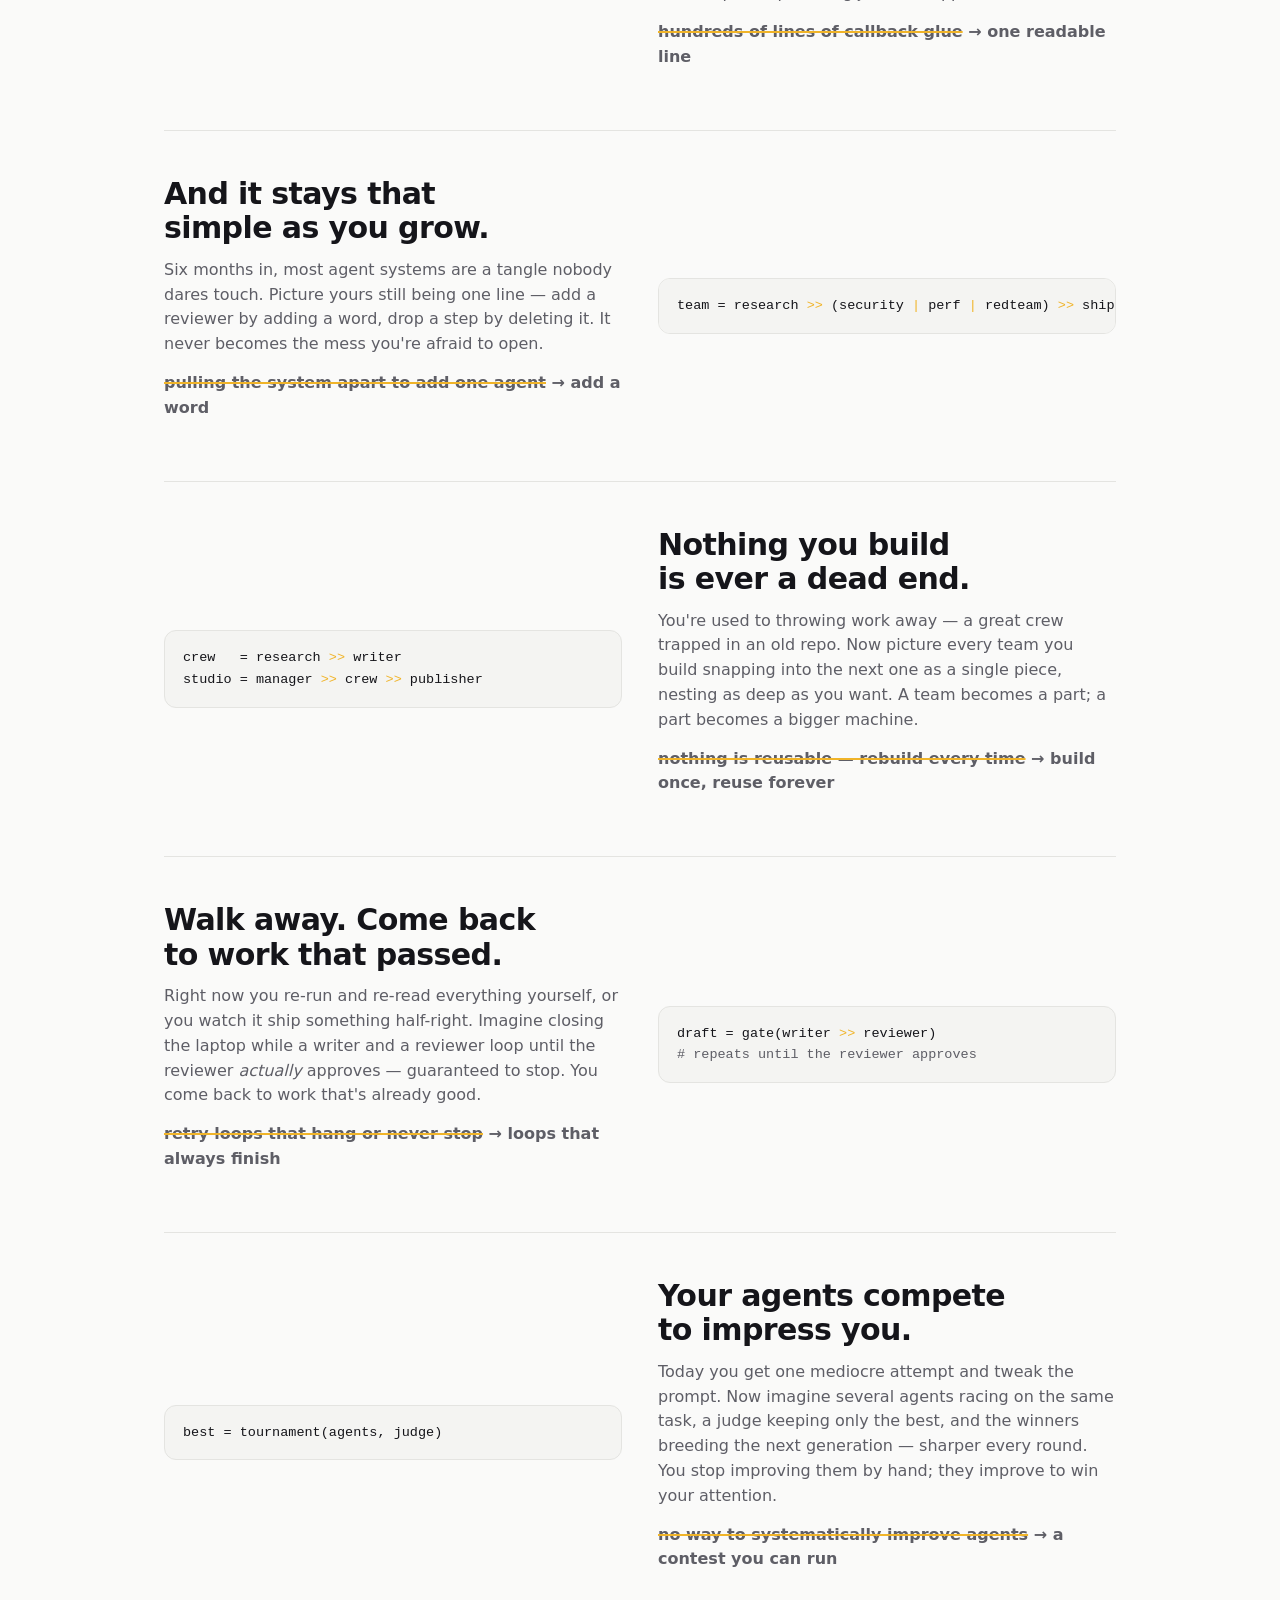
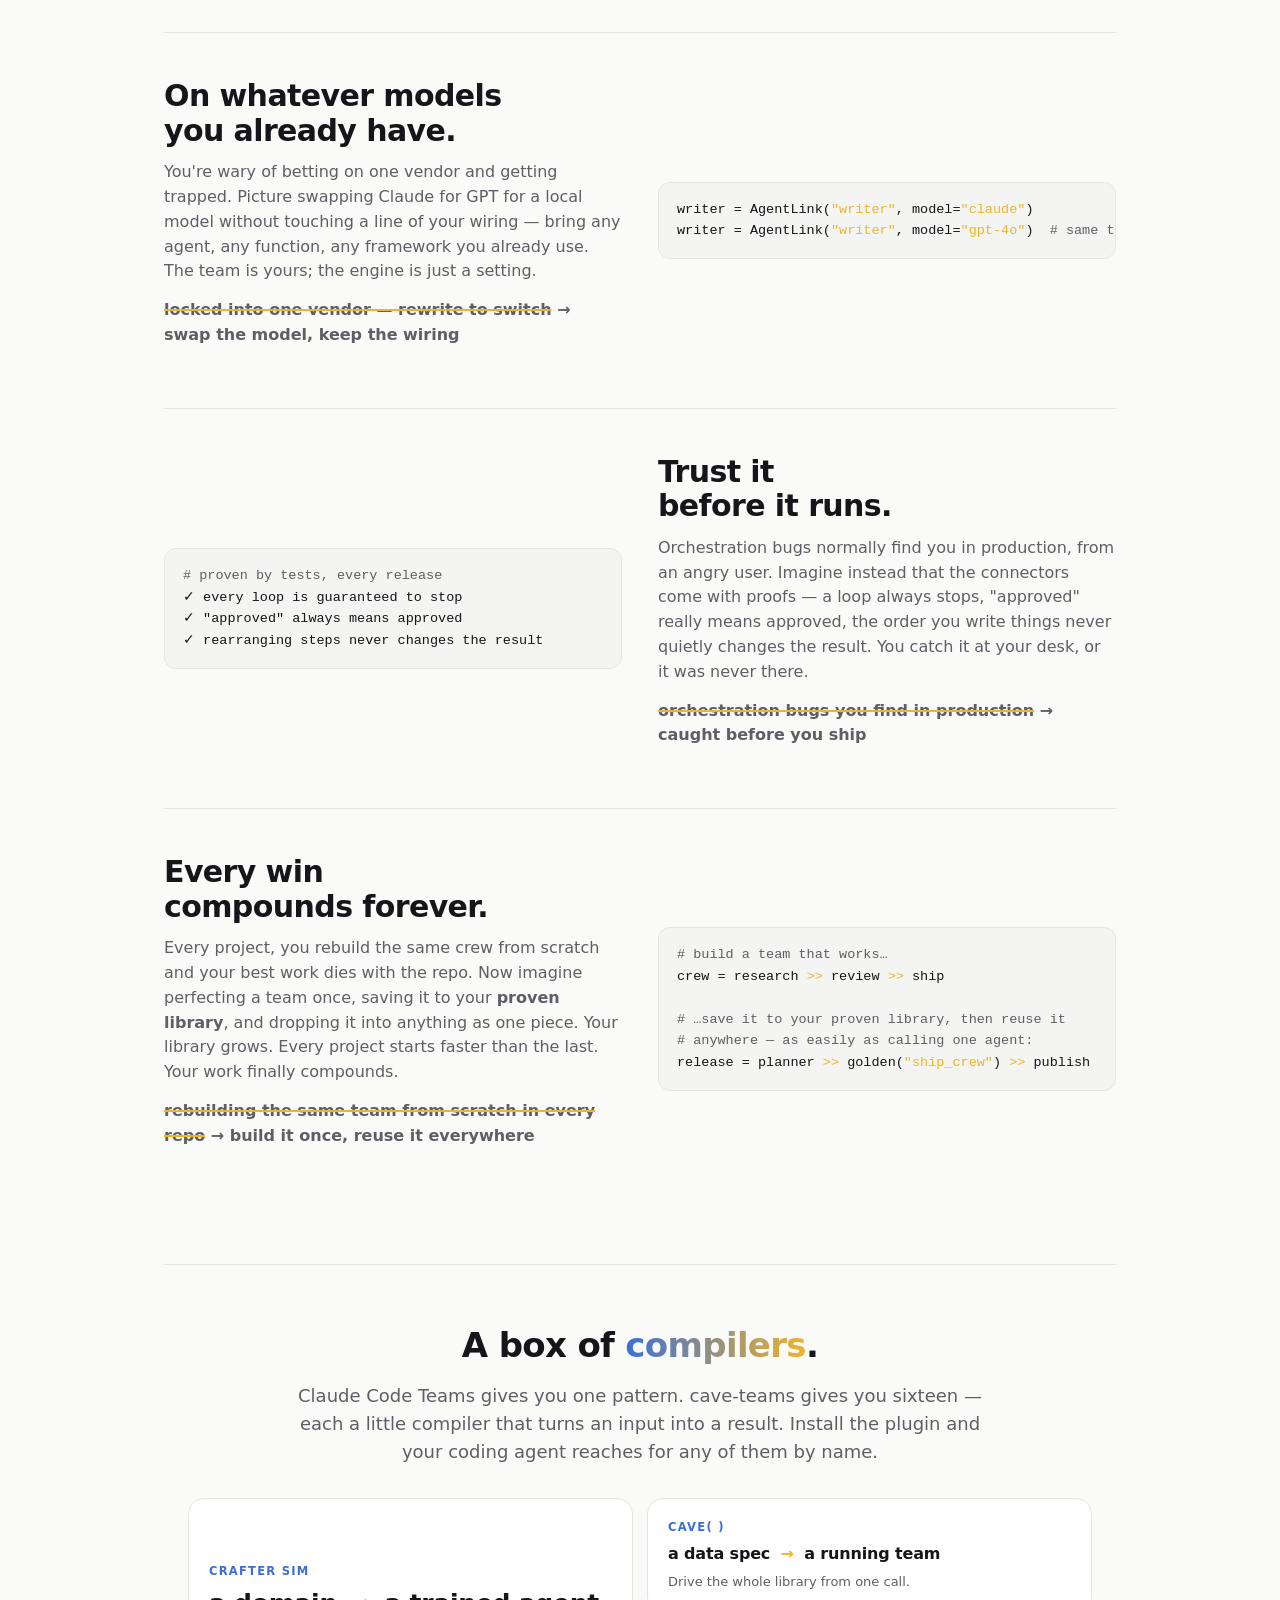
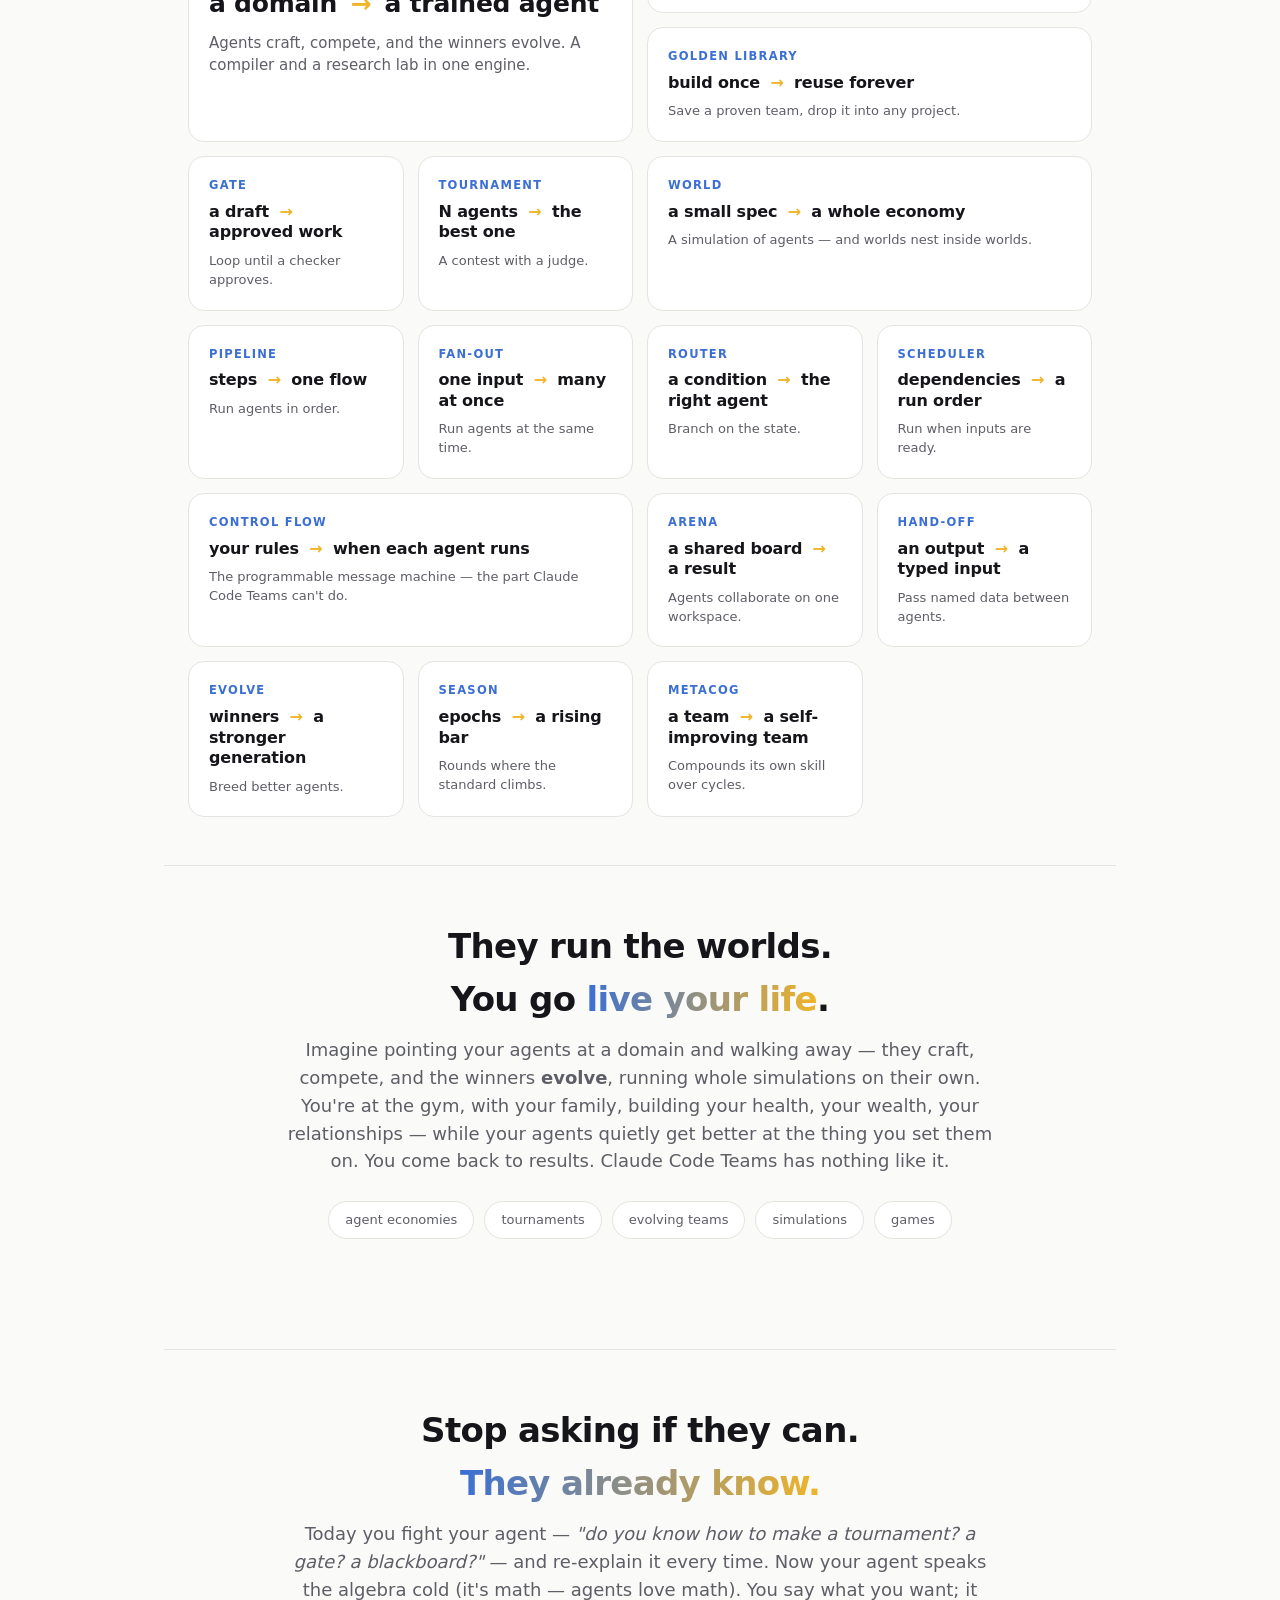
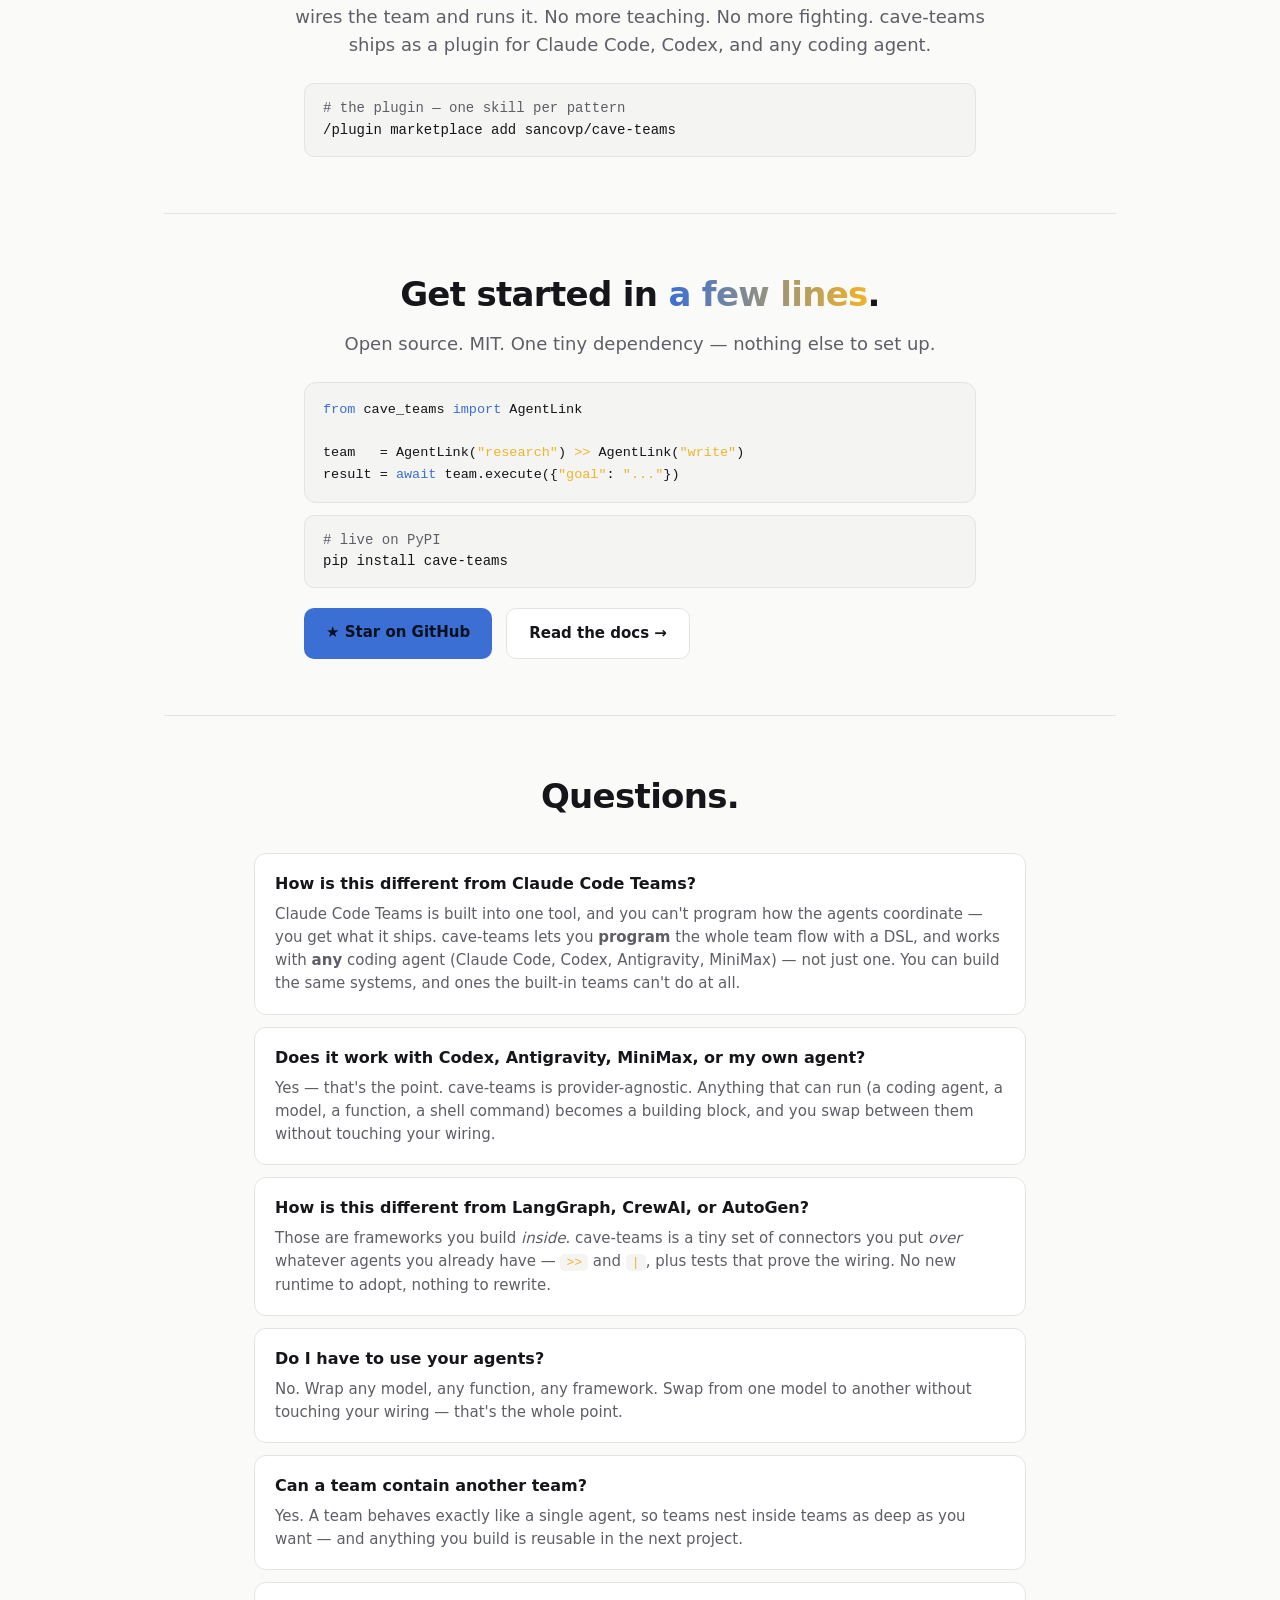
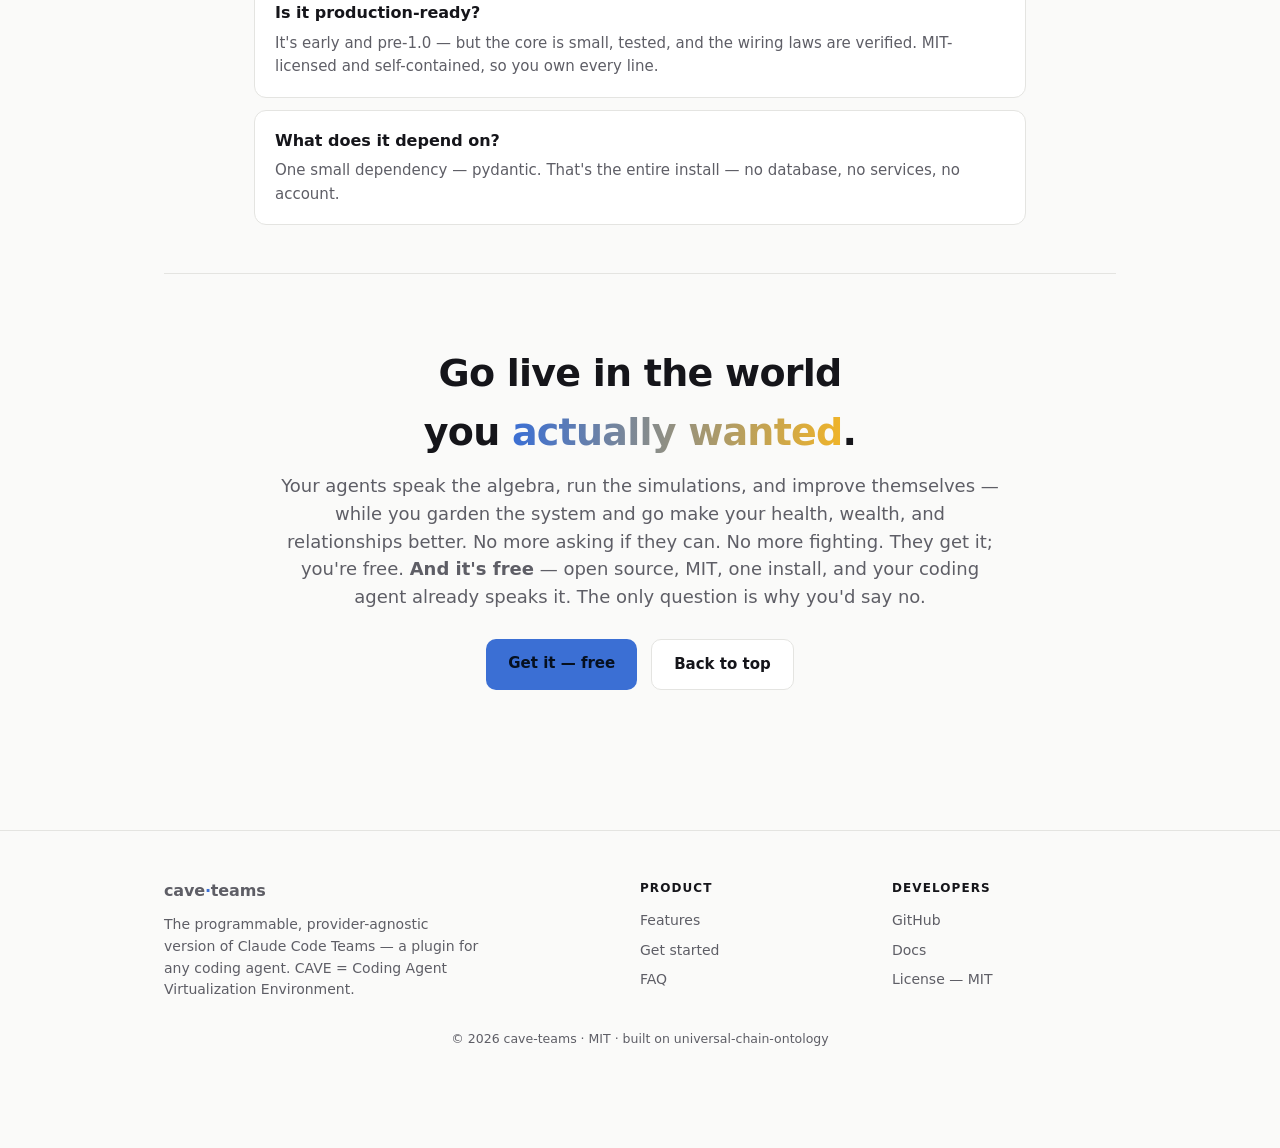
==== commit 5efad650: "Rebuild: leader-driven agent teams on CAVE (the real design) A team leader (an intelligent dovetail)" ====
--- a/site/index.html
+++ b/site/index.html
@@ -33,6 +33,11 @@
   </div>
   <div class="install"><pre><span class="c"># live on PyPI</span>
 pip install cave-teams</pre></div>
+  <figure class="demo">
+    <video src="assets/dashboard.mp4" poster="assets/dashboard.png" autoplay loop muted playsinline></video>
+    <figcaption>A real team running. The <b>leader</b> dispatches, cave-teams <b>checks every message</b> —
+      and when the leader tries a wrong move it's <b class="gold">blocked, told why, and self-corrects</b>. Watch the log.</figcaption>
+  </figure>
 </header>
 
 <main>
--- a/site/style.css
+++ b/site/style.css
@@ -44,6 +44,14 @@
 .install { max-width: 700px; margin: 8px auto 0; }
 .install pre { background: var(--codebg); border: 1px solid var(--border); border-radius: 10px; padding: 14px 18px; margin: 0; overflow-x: auto; color: var(--text); font-size: 14px; }
 .install .c { color: var(--muted); }
+
+/* hero demo — the live dashboard recording */
+.demo { width: 100%; margin: 44px auto 0; }
+.demo video, .demo img { width: 100%; display: block; border: 1px solid var(--border); border-radius: 14px;
+  background: #0f1014; box-shadow: 0 36px 90px -34px color-mix(in srgb, var(--accent) 45%, #000); }
+.demo figcaption { color: var(--muted); font-size: 14.5px; margin: 16px auto 0; max-width: 760px; }
+.demo figcaption b { color: var(--text); }
+.demo figcaption .gold { color: var(--gold); }
 
 /* feature sections */
 .feat { display: grid; grid-template-columns: 1fr 1fr; gap: 36px; align-items: center; padding: 46px 0; border-top: 1px solid var(--border); }
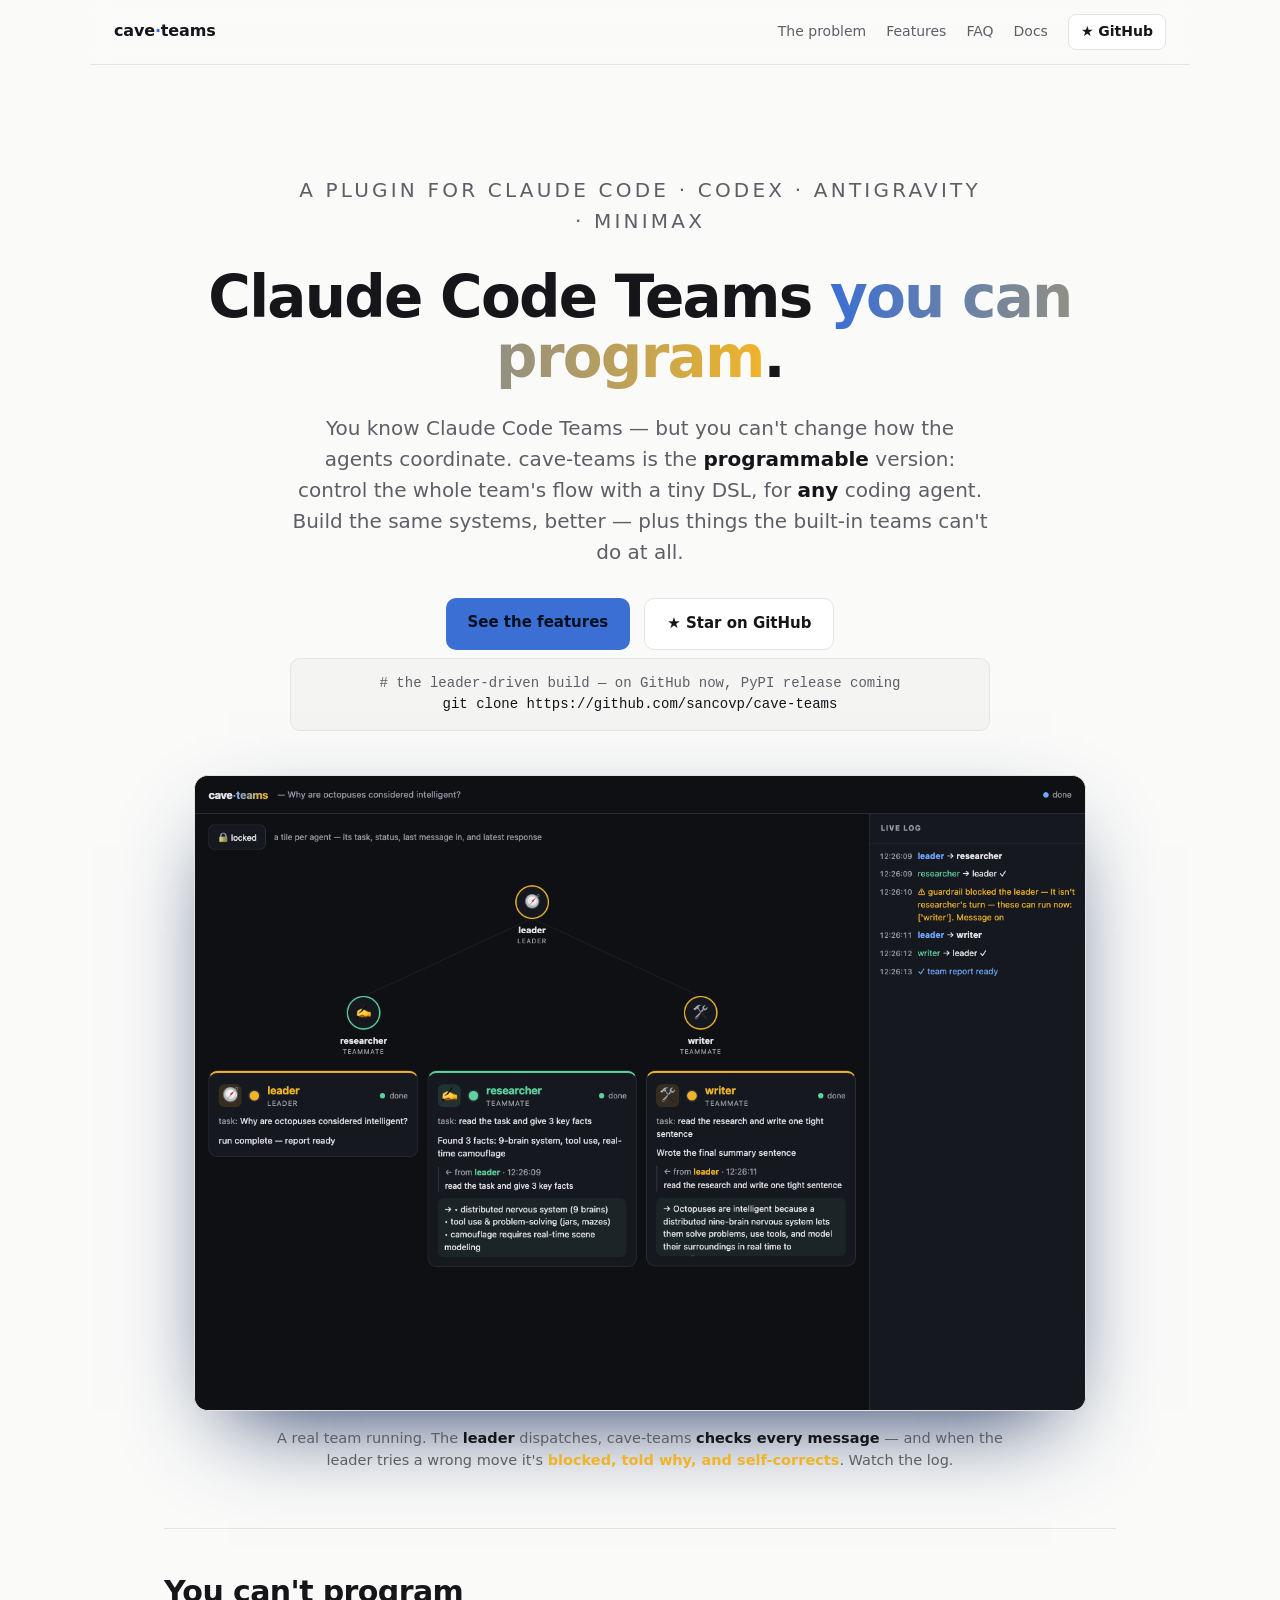
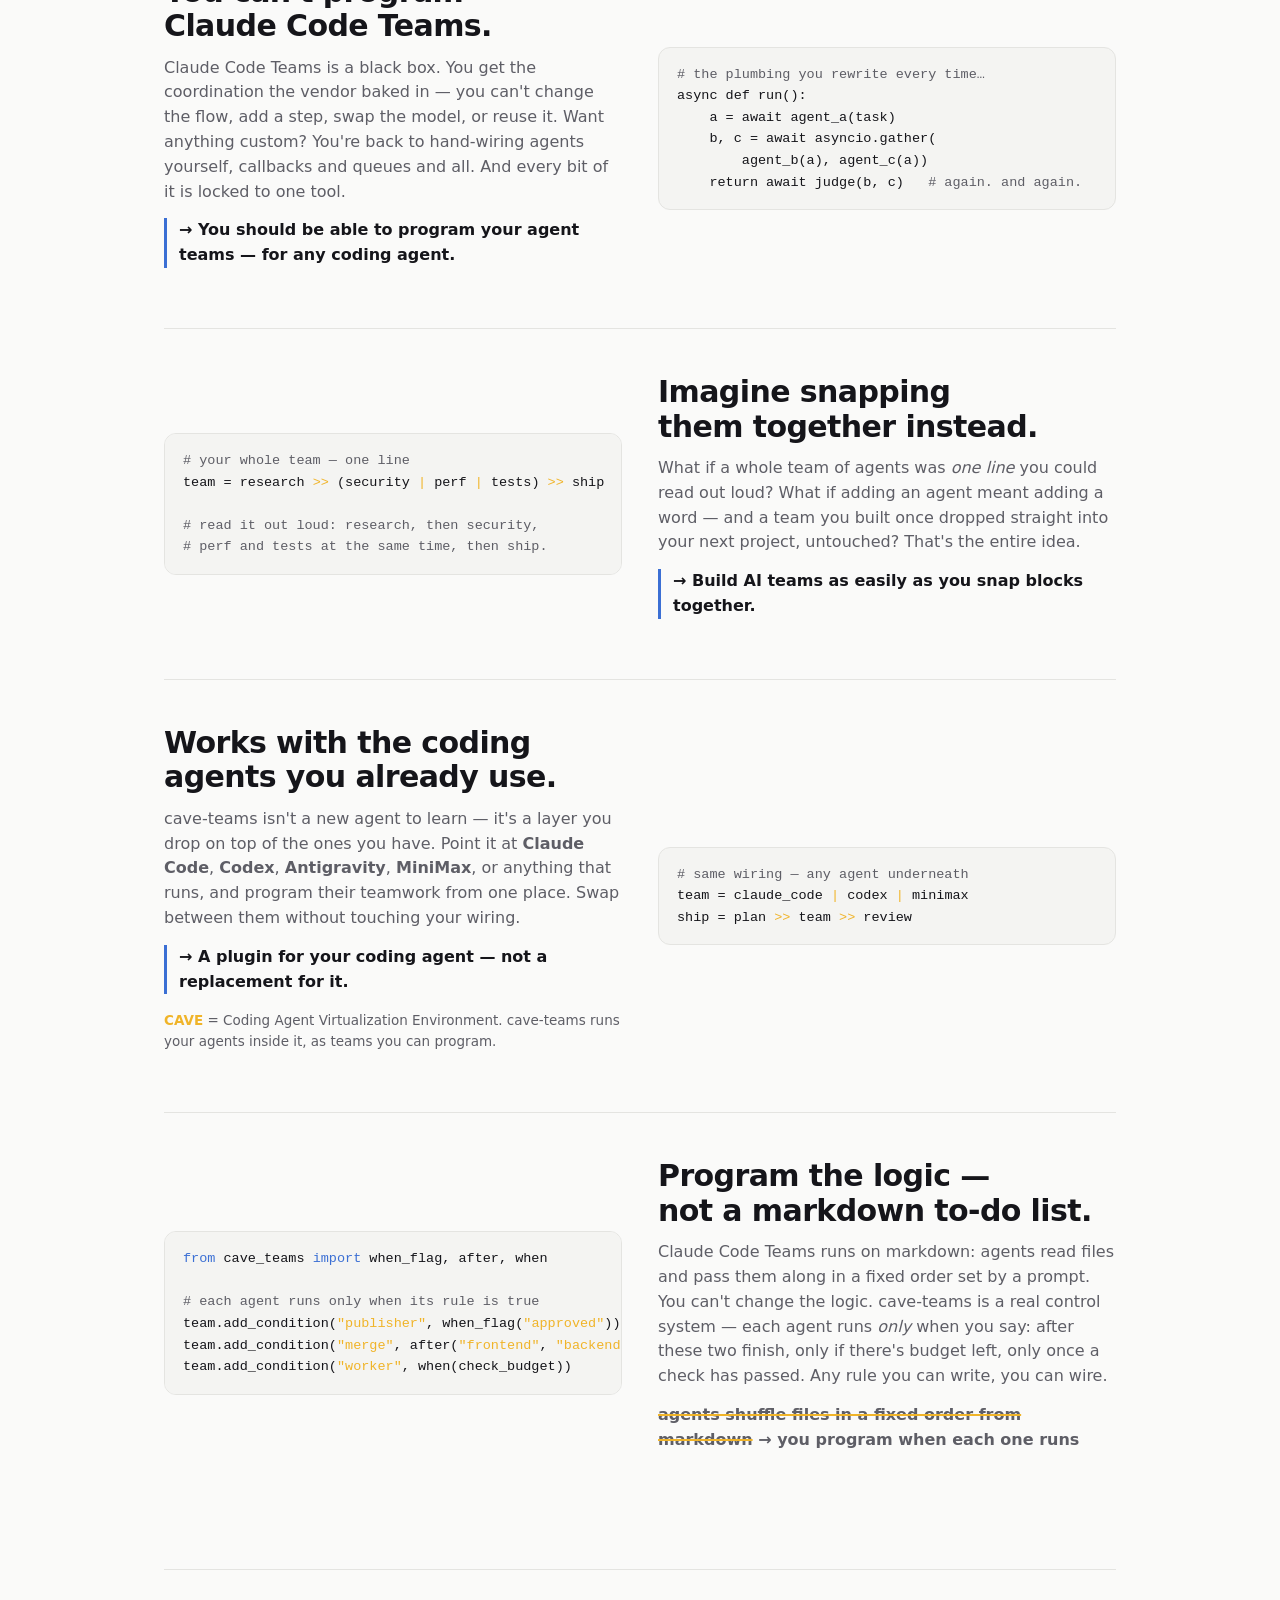
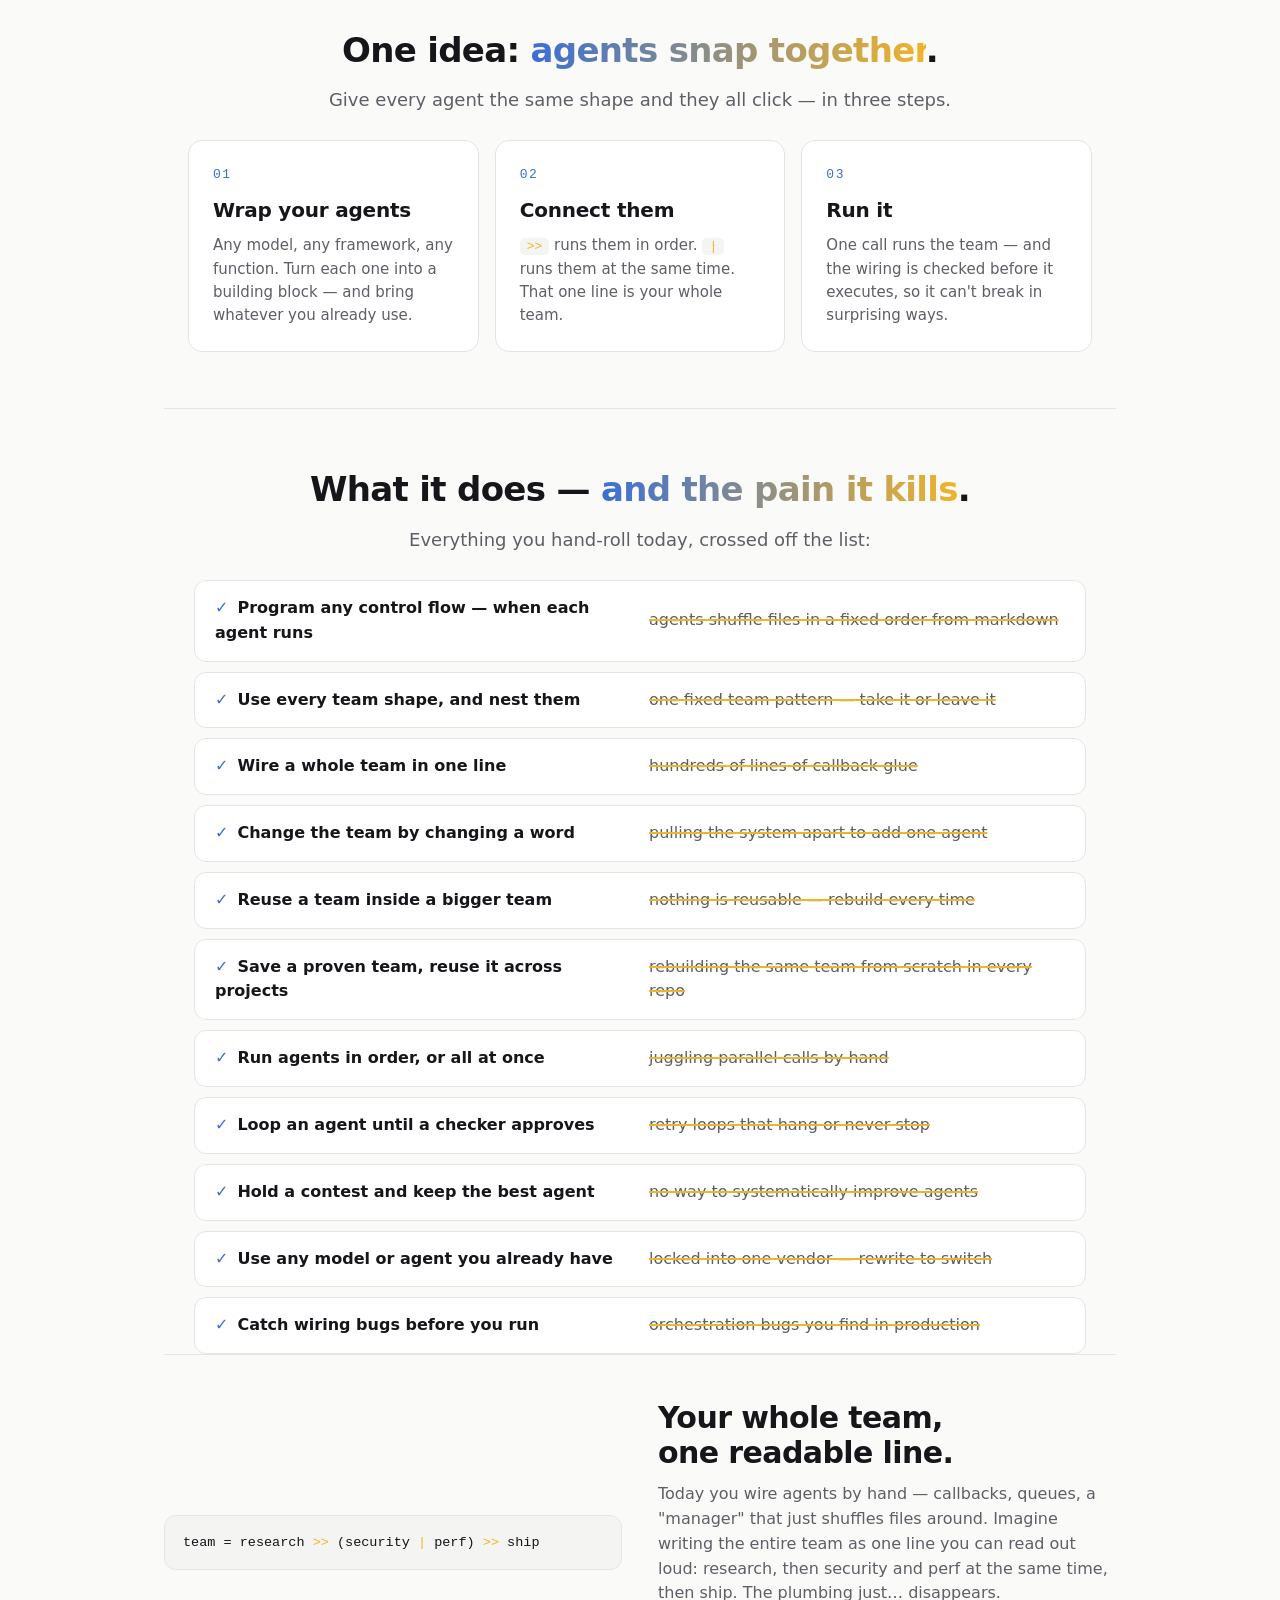
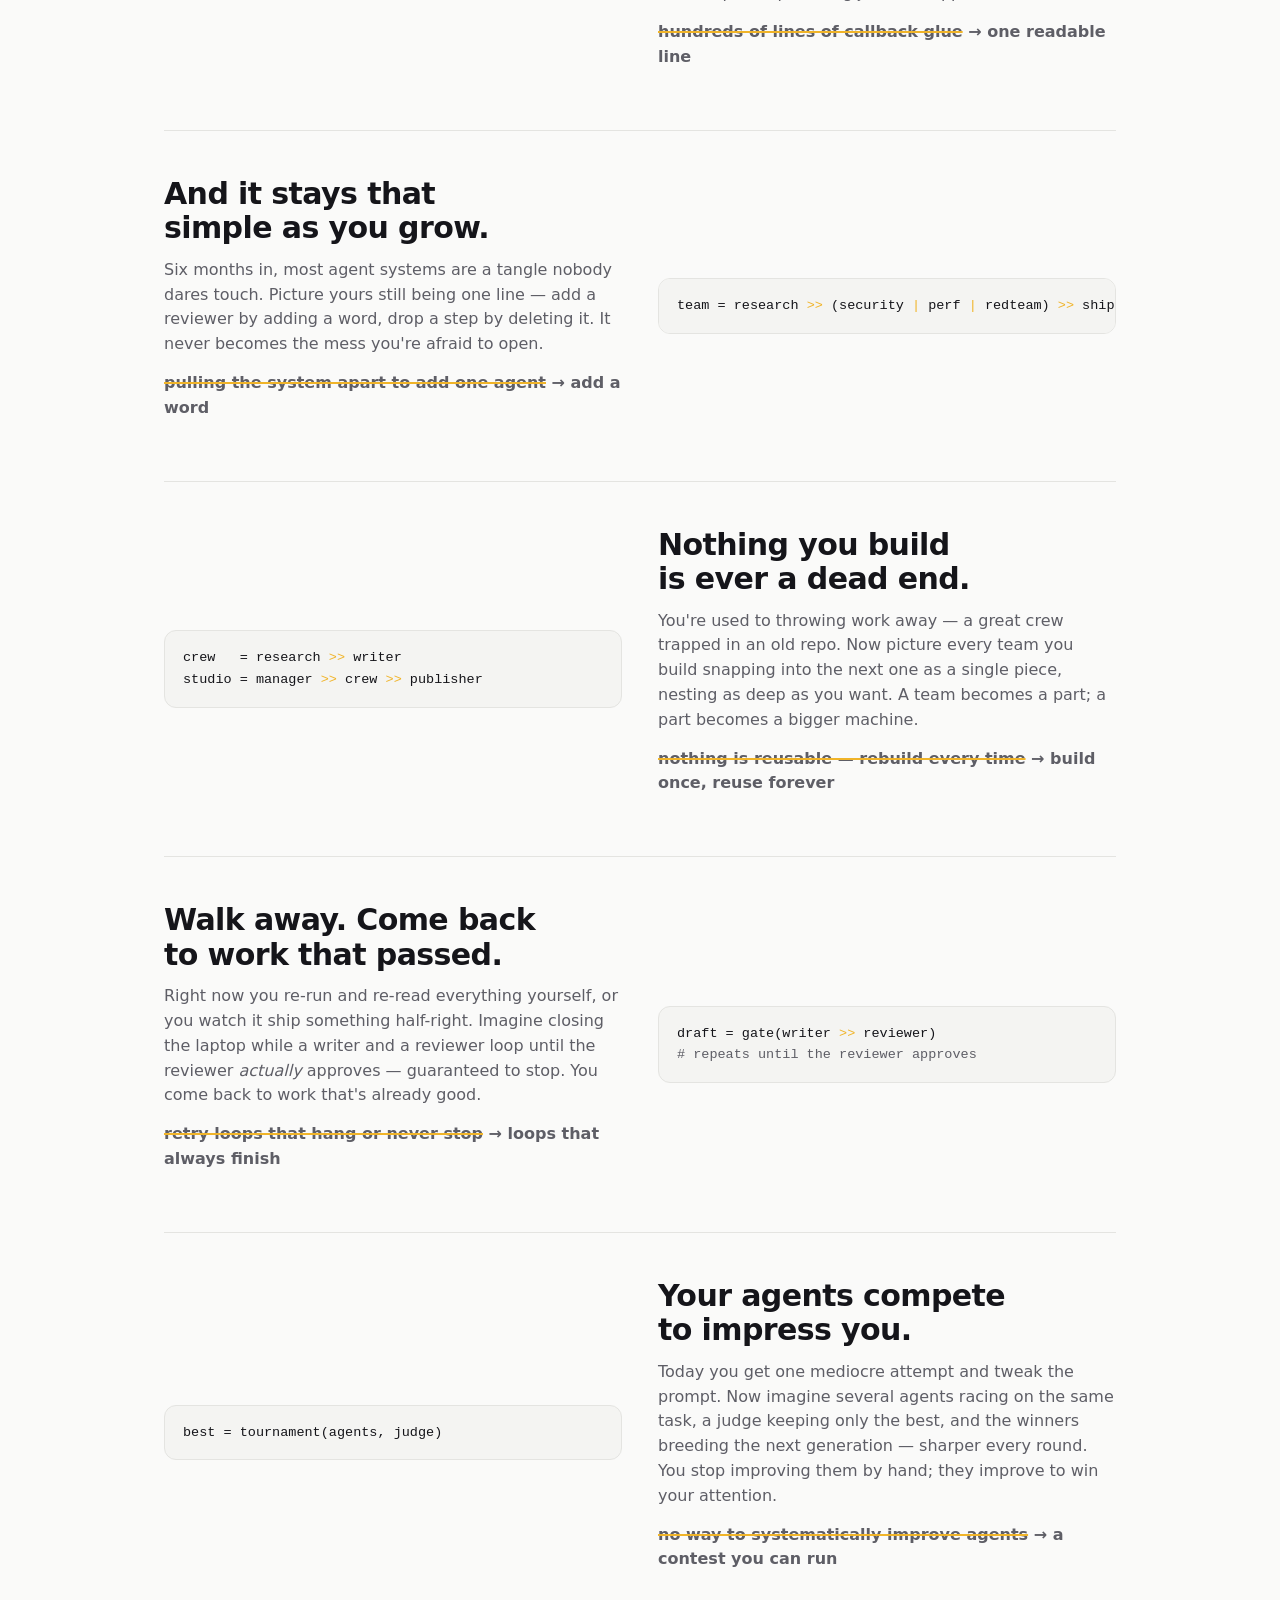
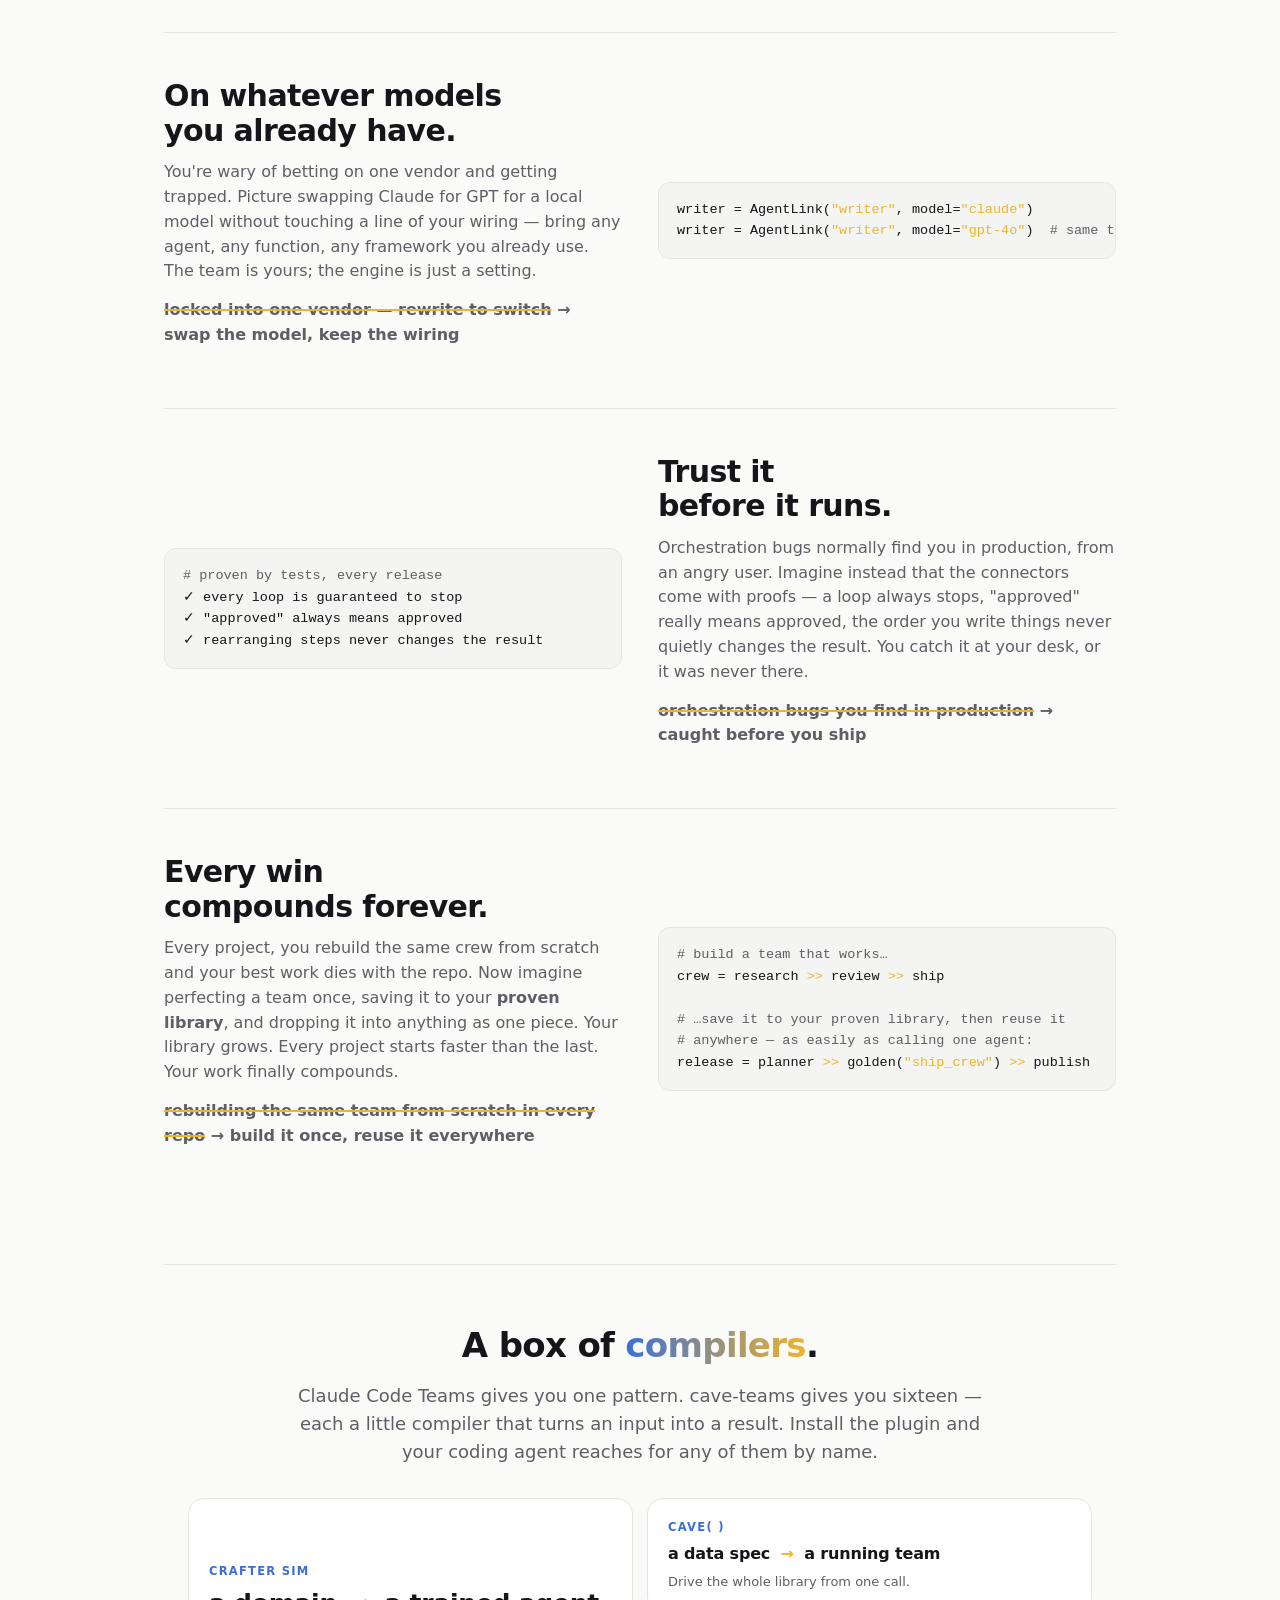
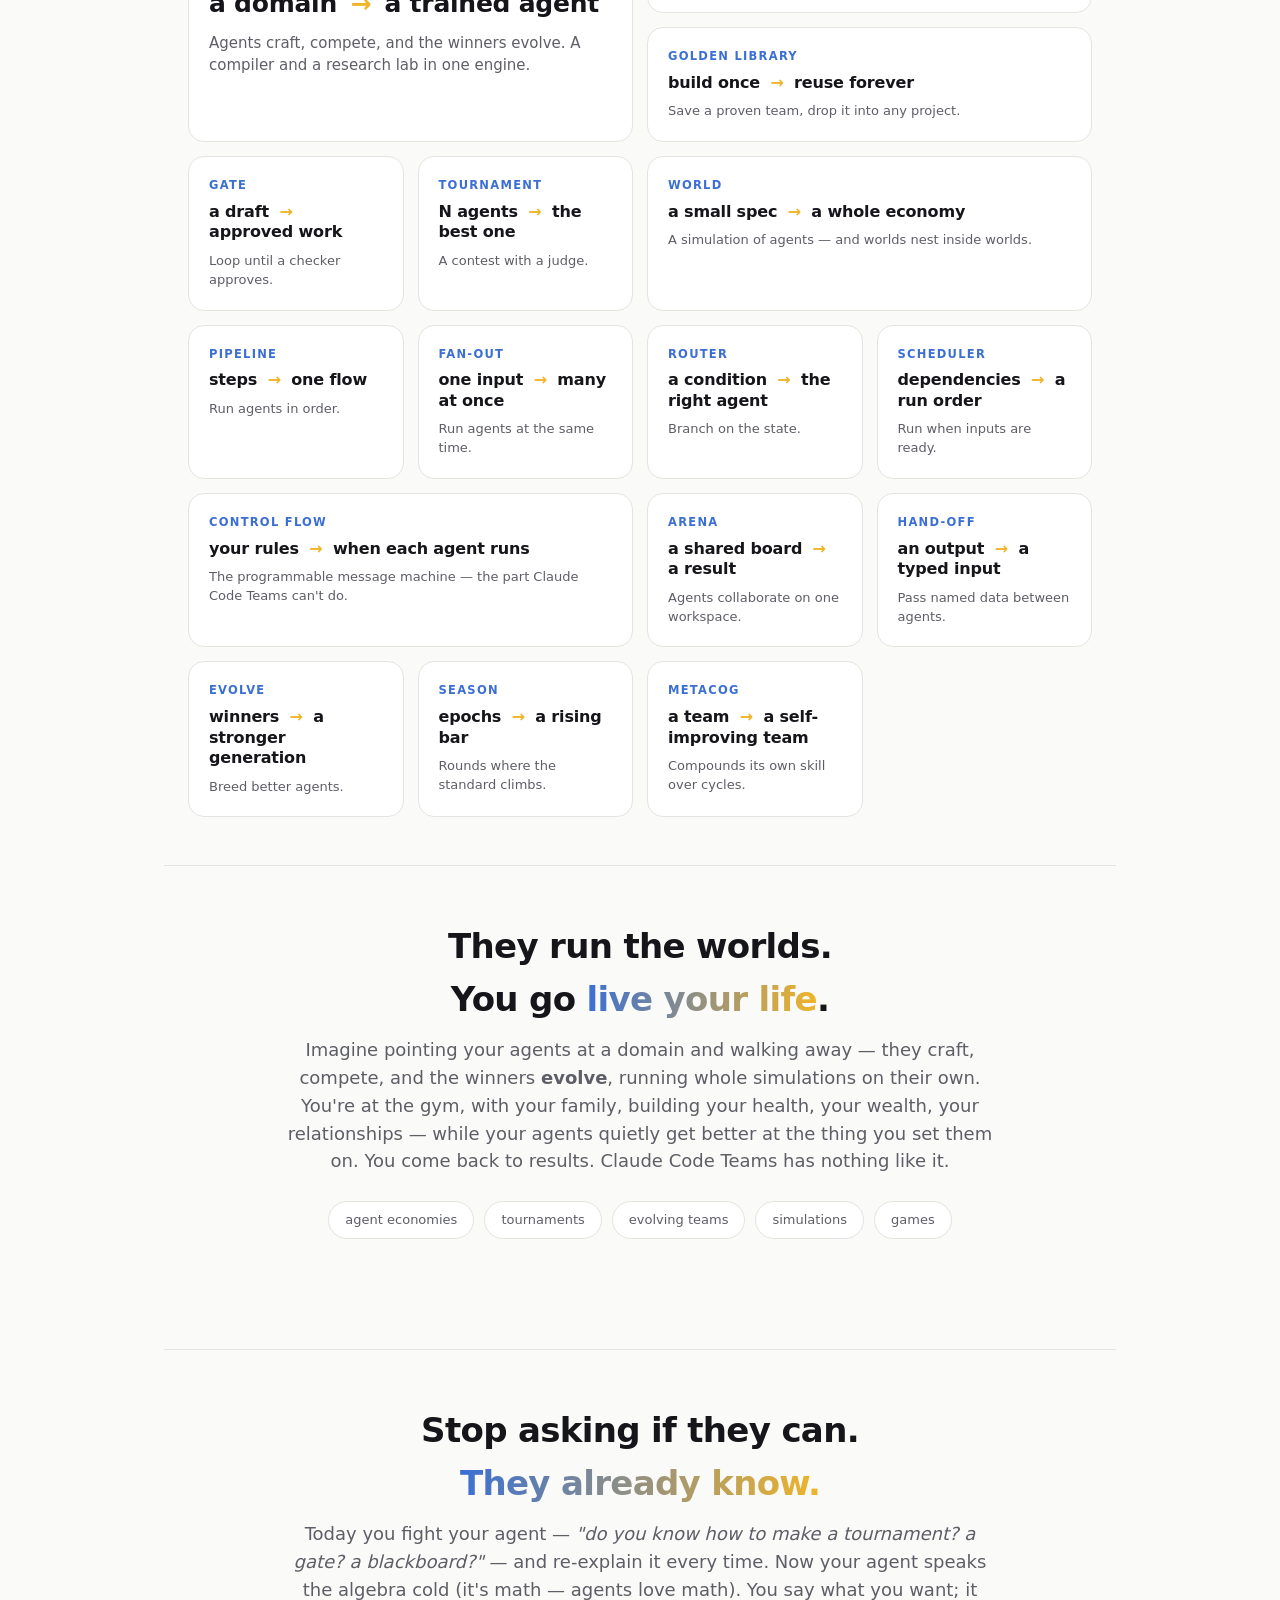
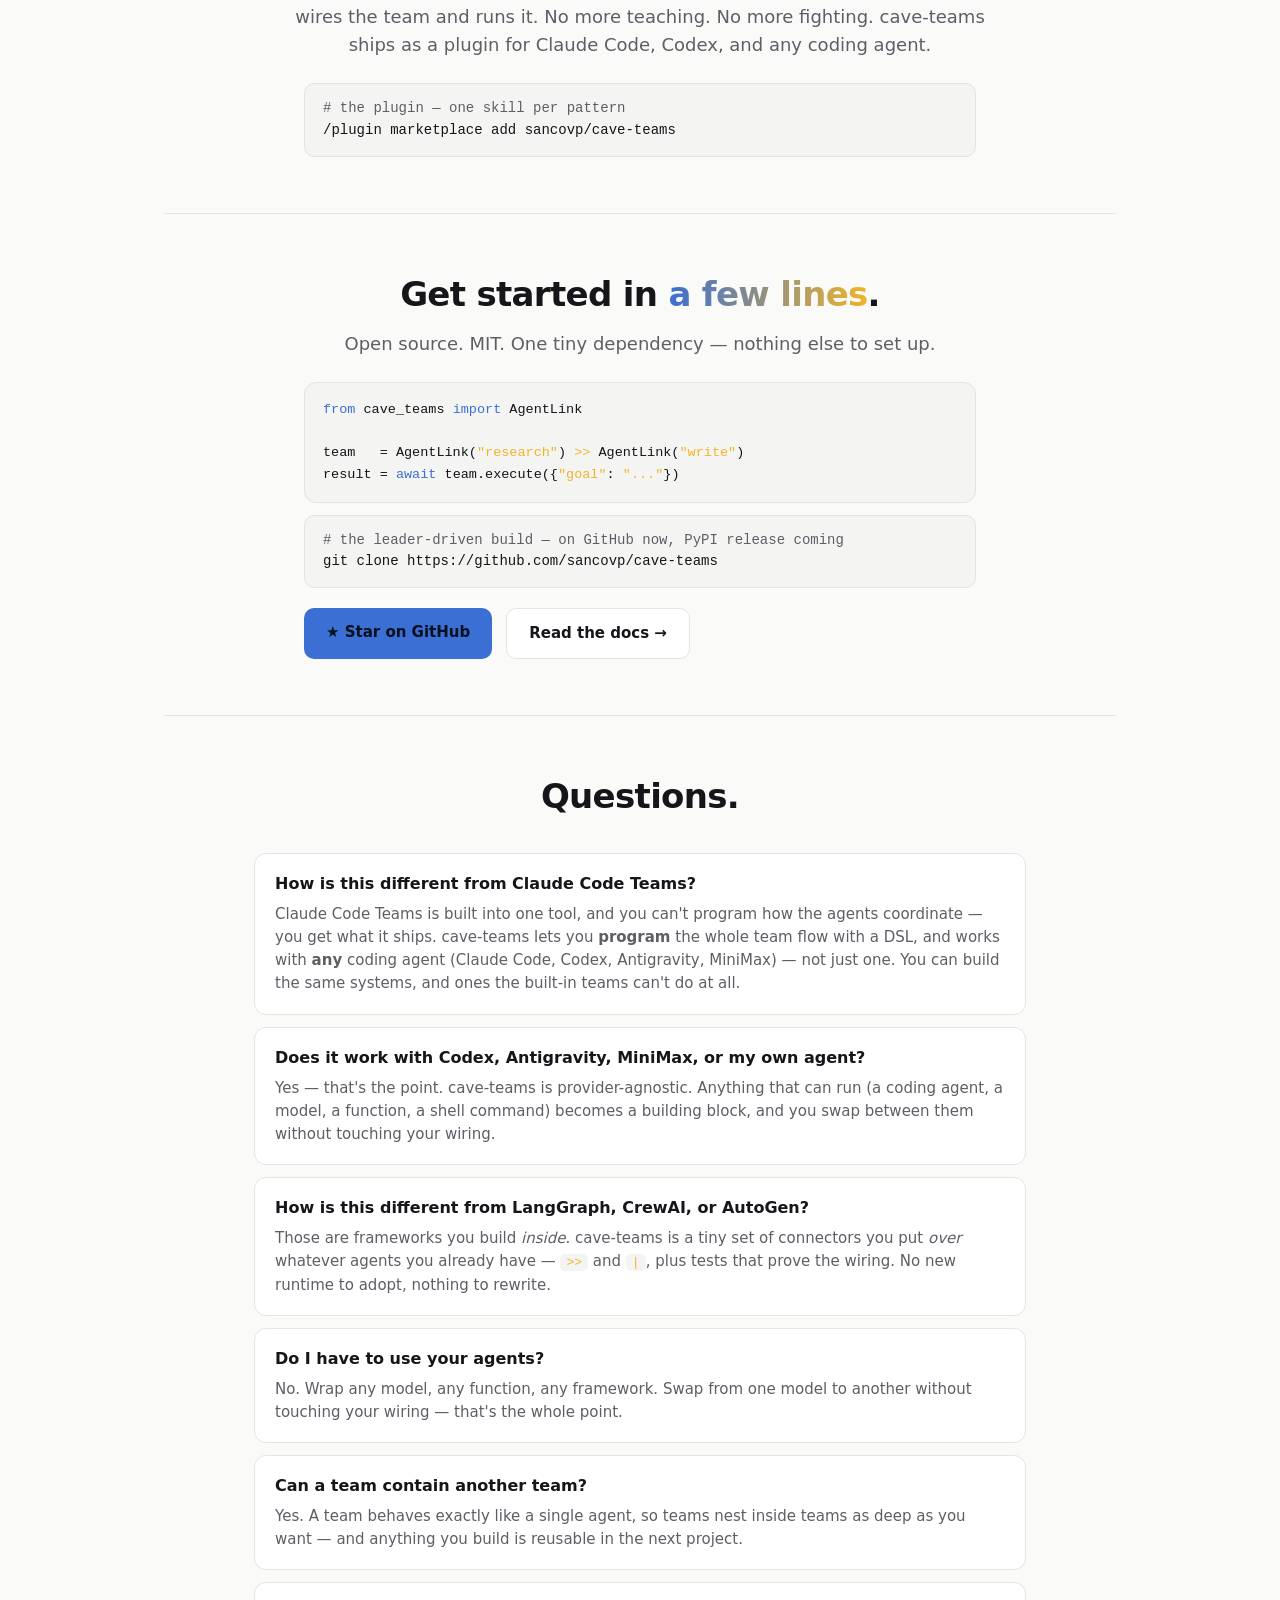
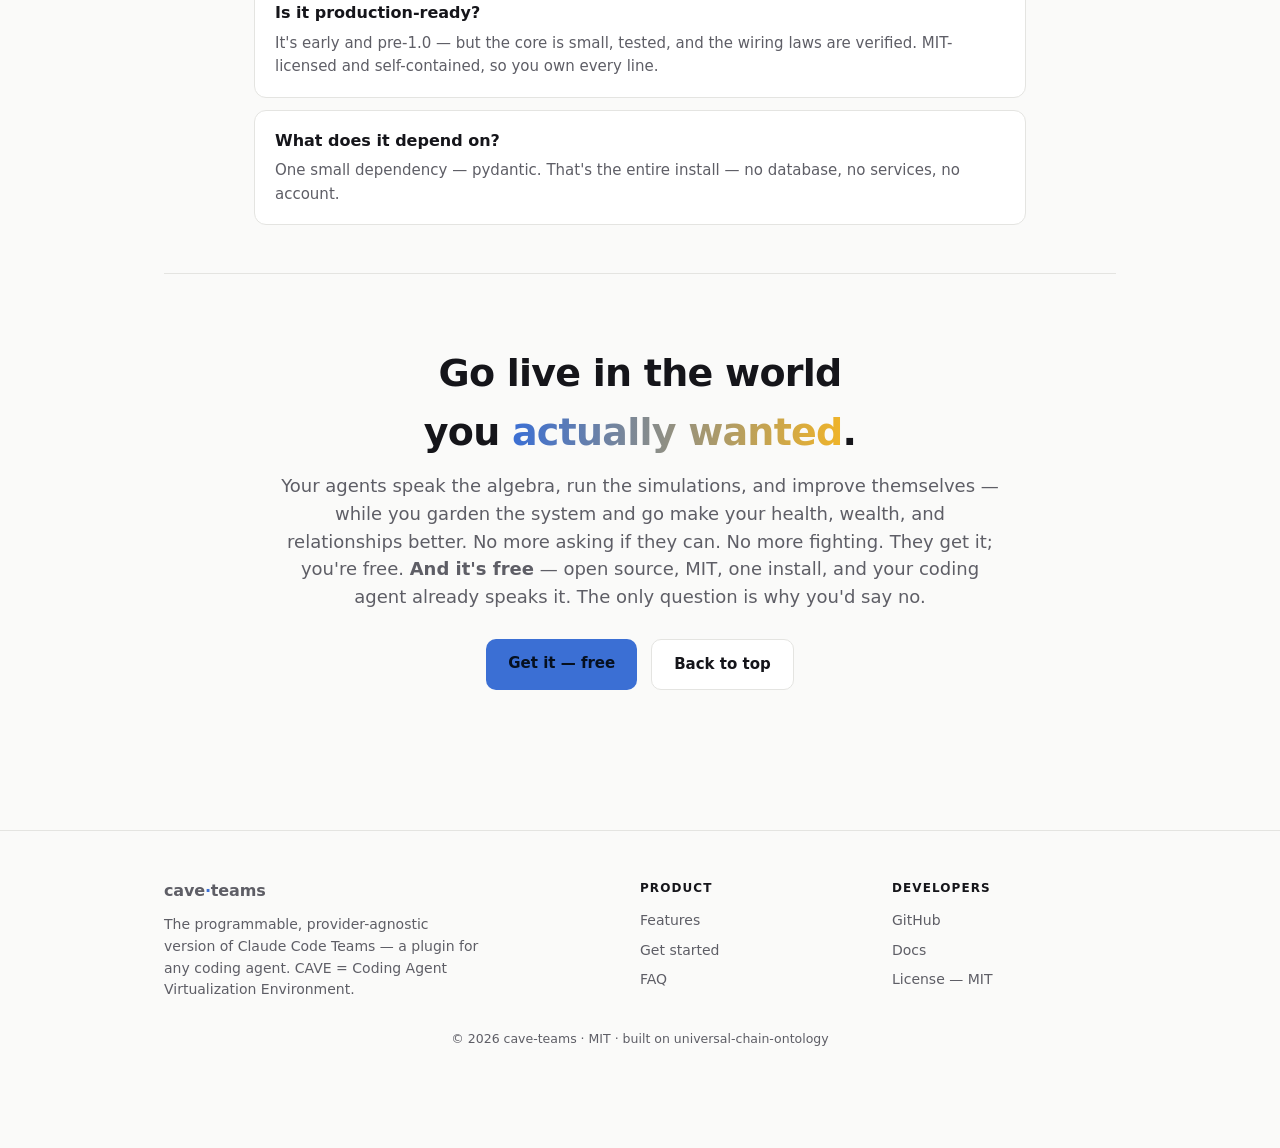
==== commit 21659a45: "site: new demo (graph + agent bento + live log) + honest install line - recapture dashboard.{png,gif" ====
--- a/site/index.html
+++ b/site/index.html
@@ -31,8 +31,8 @@
     <a class="btn primary" href="#features">See the features</a>
     <a class="btn ghost" href="https://github.com/sancovp/cave-teams" target="_blank" rel="noopener">★ Star on GitHub</a>
   </div>
-  <div class="install"><pre><span class="c"># live on PyPI</span>
-pip install cave-teams</pre></div>
+  <div class="install"><pre><span class="c"># the leader-driven build — on GitHub now, PyPI release coming</span>
+git clone https://github.com/sancovp/cave-teams</pre></div>
   <figure class="demo">
     <video src="assets/dashboard.mp4" poster="assets/dashboard.png" autoplay loop muted playsinline></video>
     <figcaption>A real team running. The <b>leader</b> dispatches, cave-teams <b>checks every message</b> —
@@ -385,8 +385,8 @@
 
 team   = AgentLink(<span class="o">"research"</span>) <span class="o">>></span> AgentLink(<span class="o">"write"</span>)
 result = <span class="k">await</span> team.execute({<span class="o">"goal"</span>: <span class="o">"..."</span>})</pre>
-    <div class="install"><pre><span class="c"># live on PyPI</span>
-pip install cave-teams</pre></div>
+    <div class="install"><pre><span class="c"># the leader-driven build — on GitHub now, PyPI release coming</span>
+git clone https://github.com/sancovp/cave-teams</pre></div>
     <div class="cta">
       <a class="btn primary" href="https://github.com/sancovp/cave-teams" target="_blank" rel="noopener">★ Star on GitHub</a>
       <a class="btn ghost" href="https://github.com/sancovp/cave-teams" target="_blank" rel="noopener">Read the docs →</a>
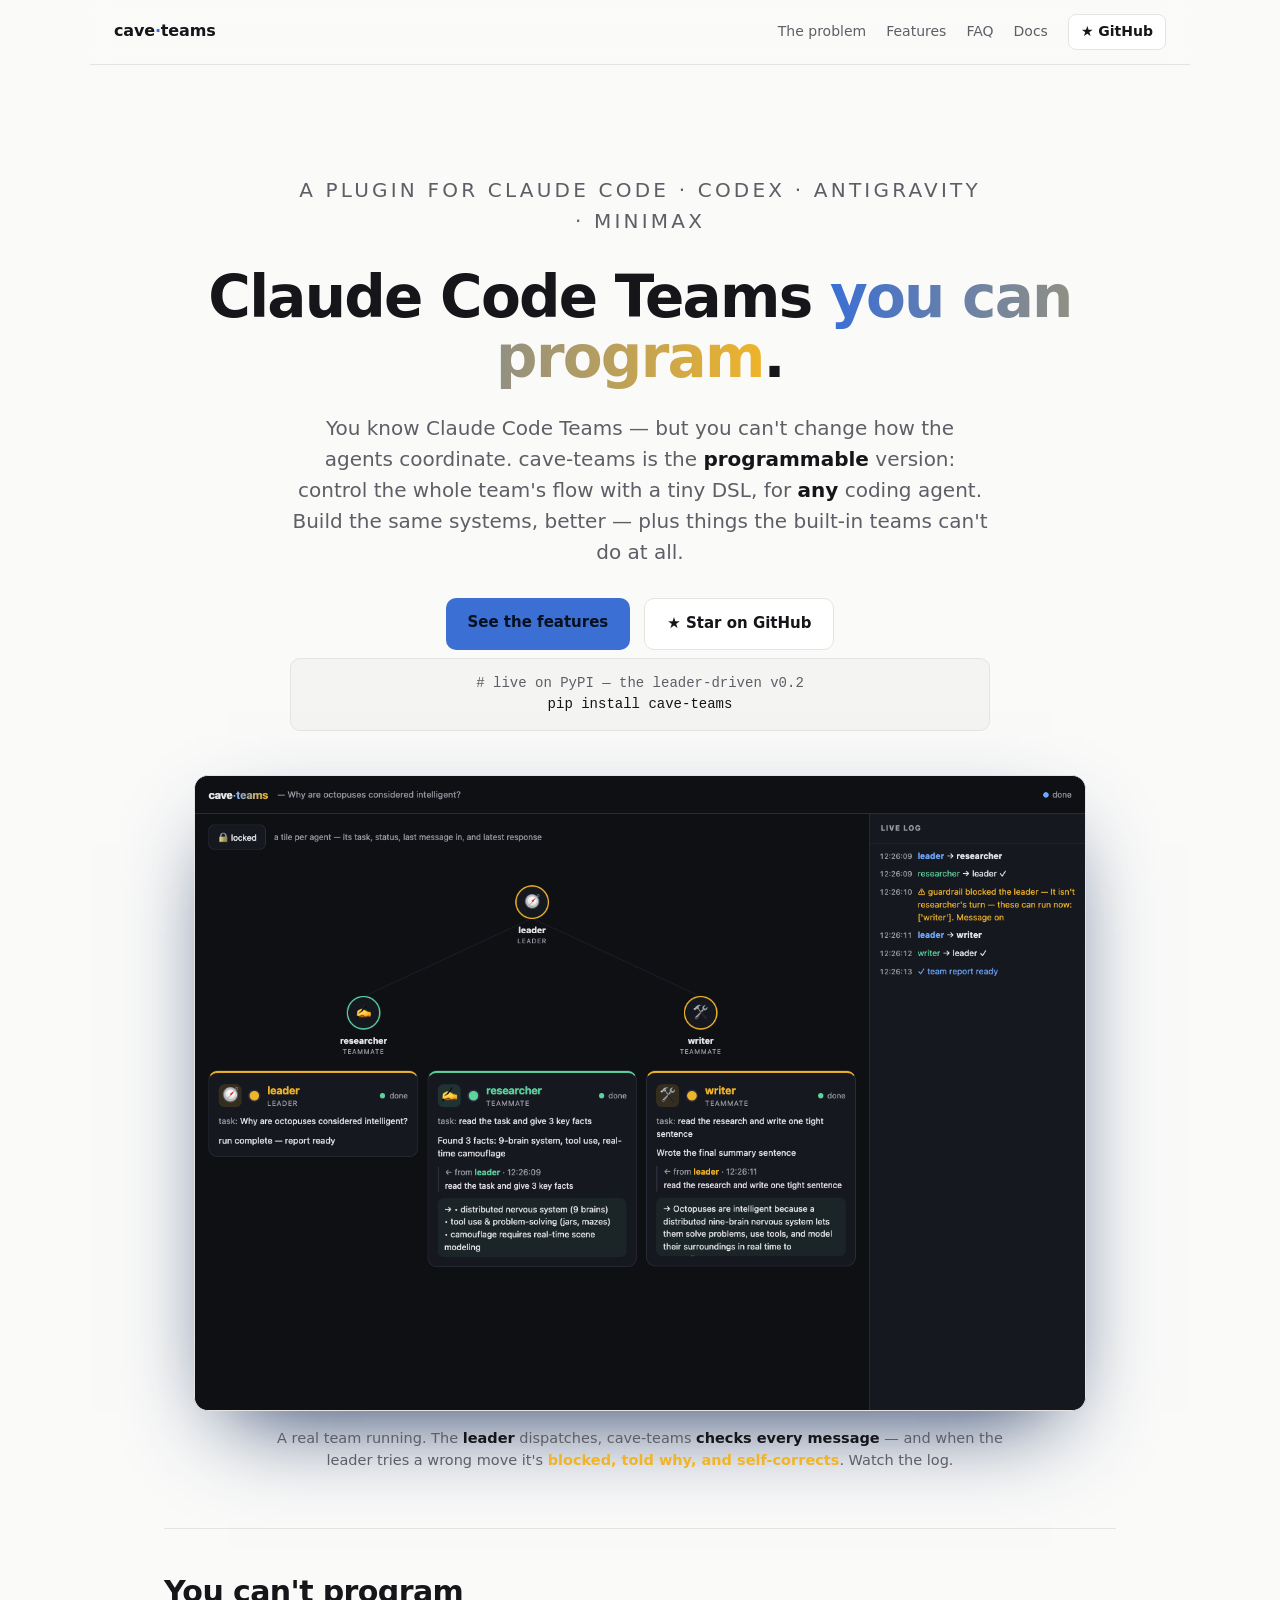
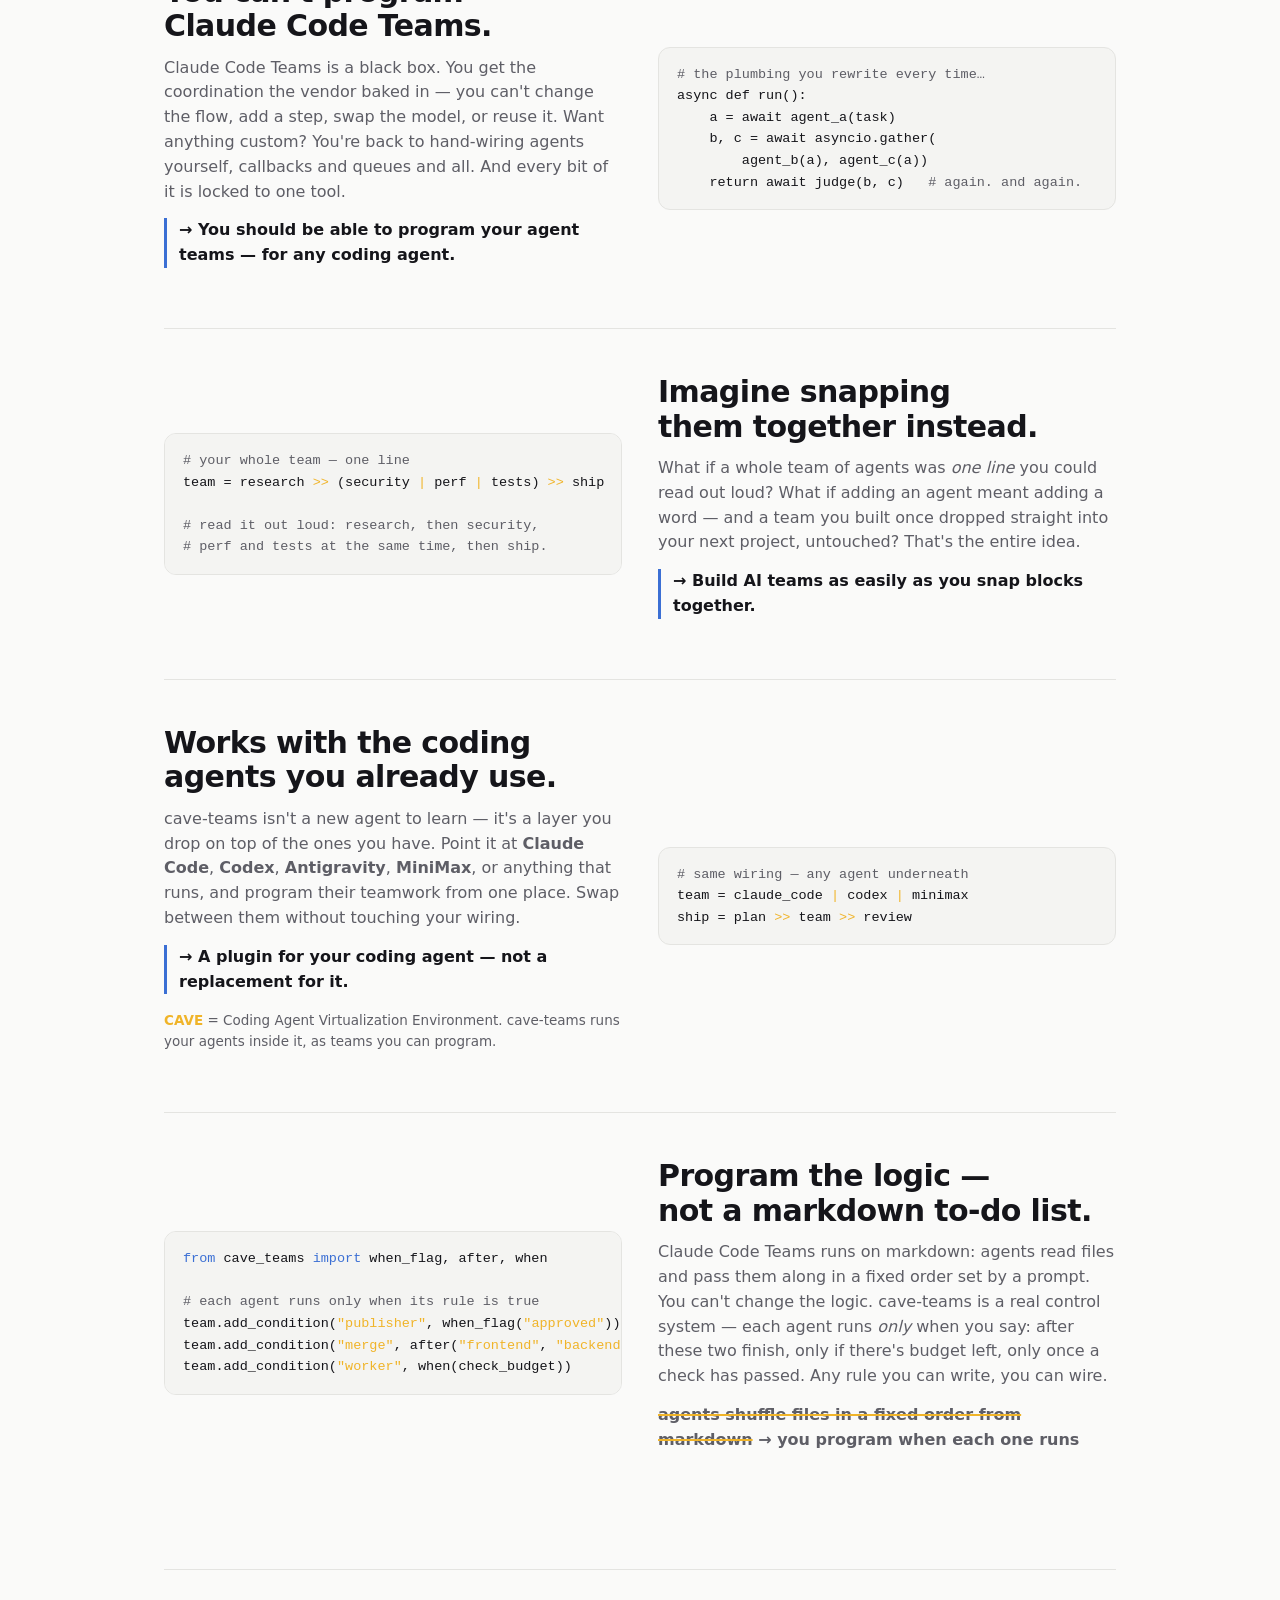
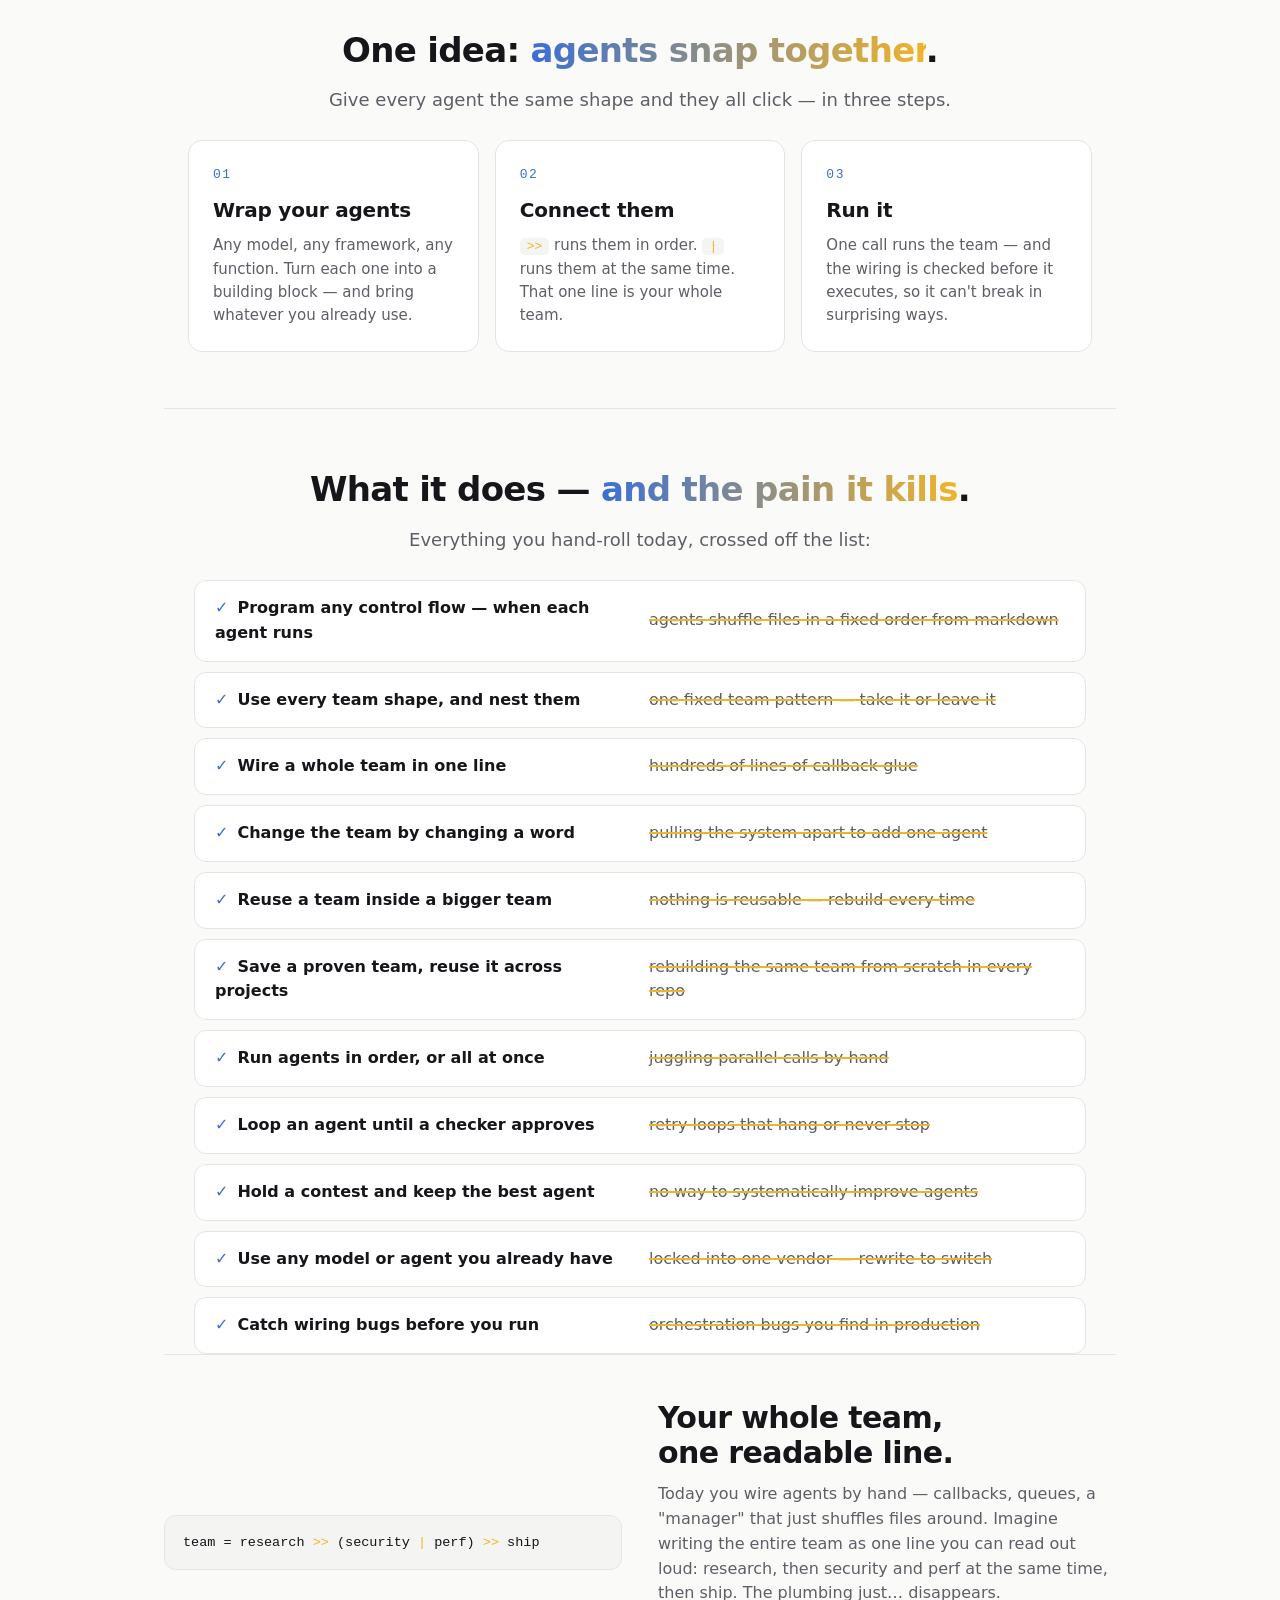
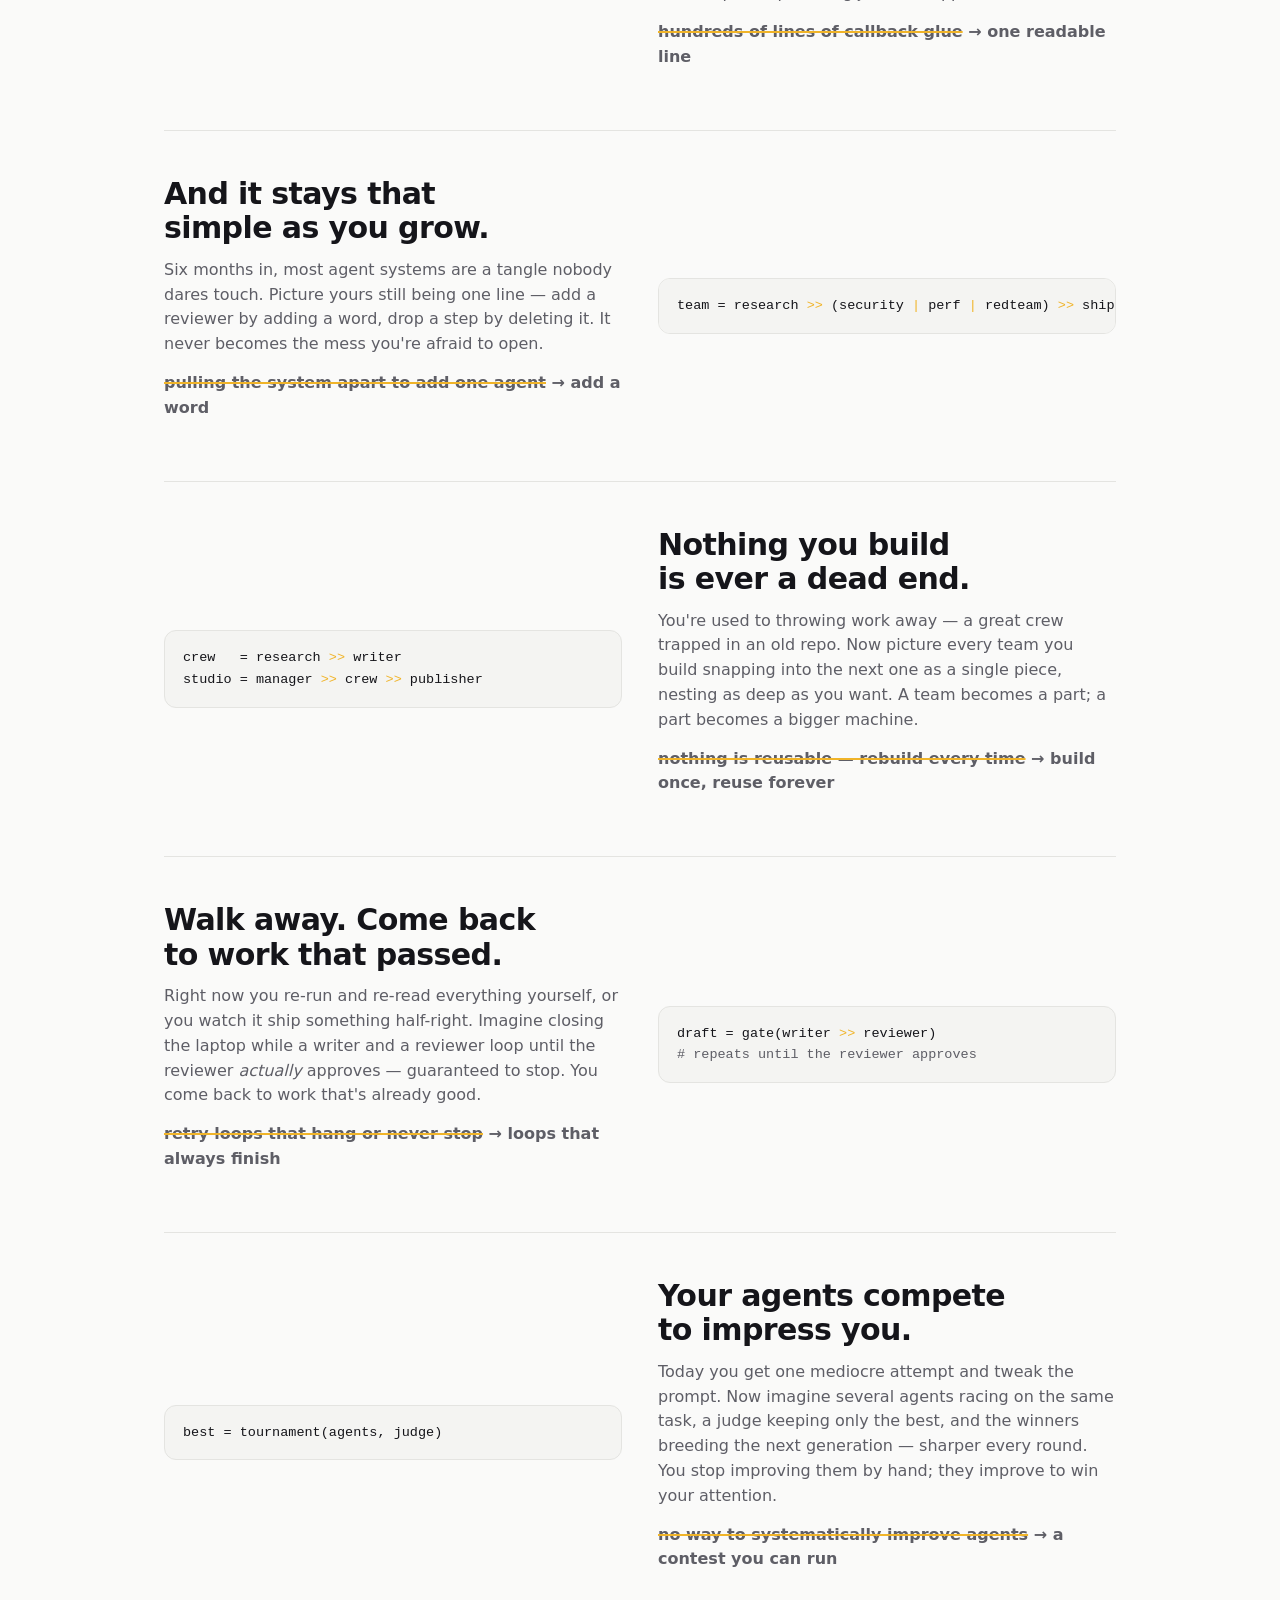
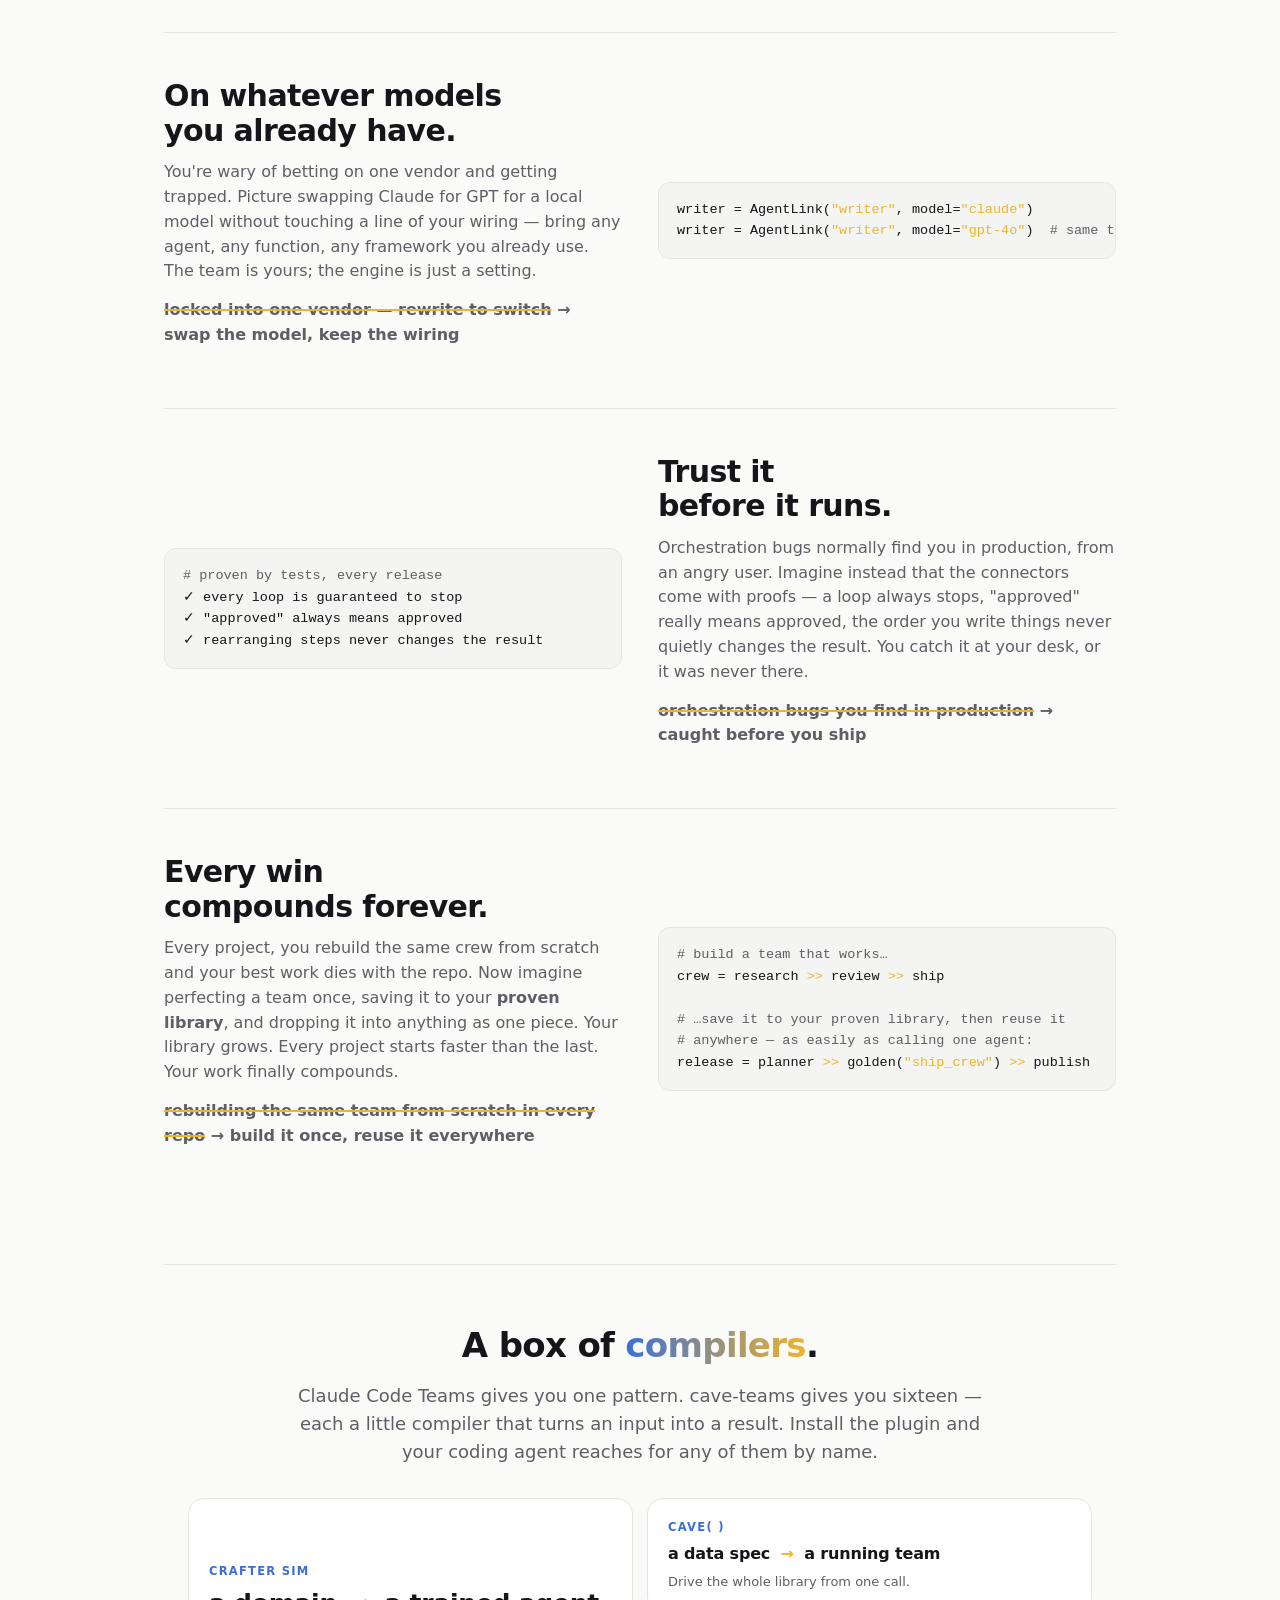
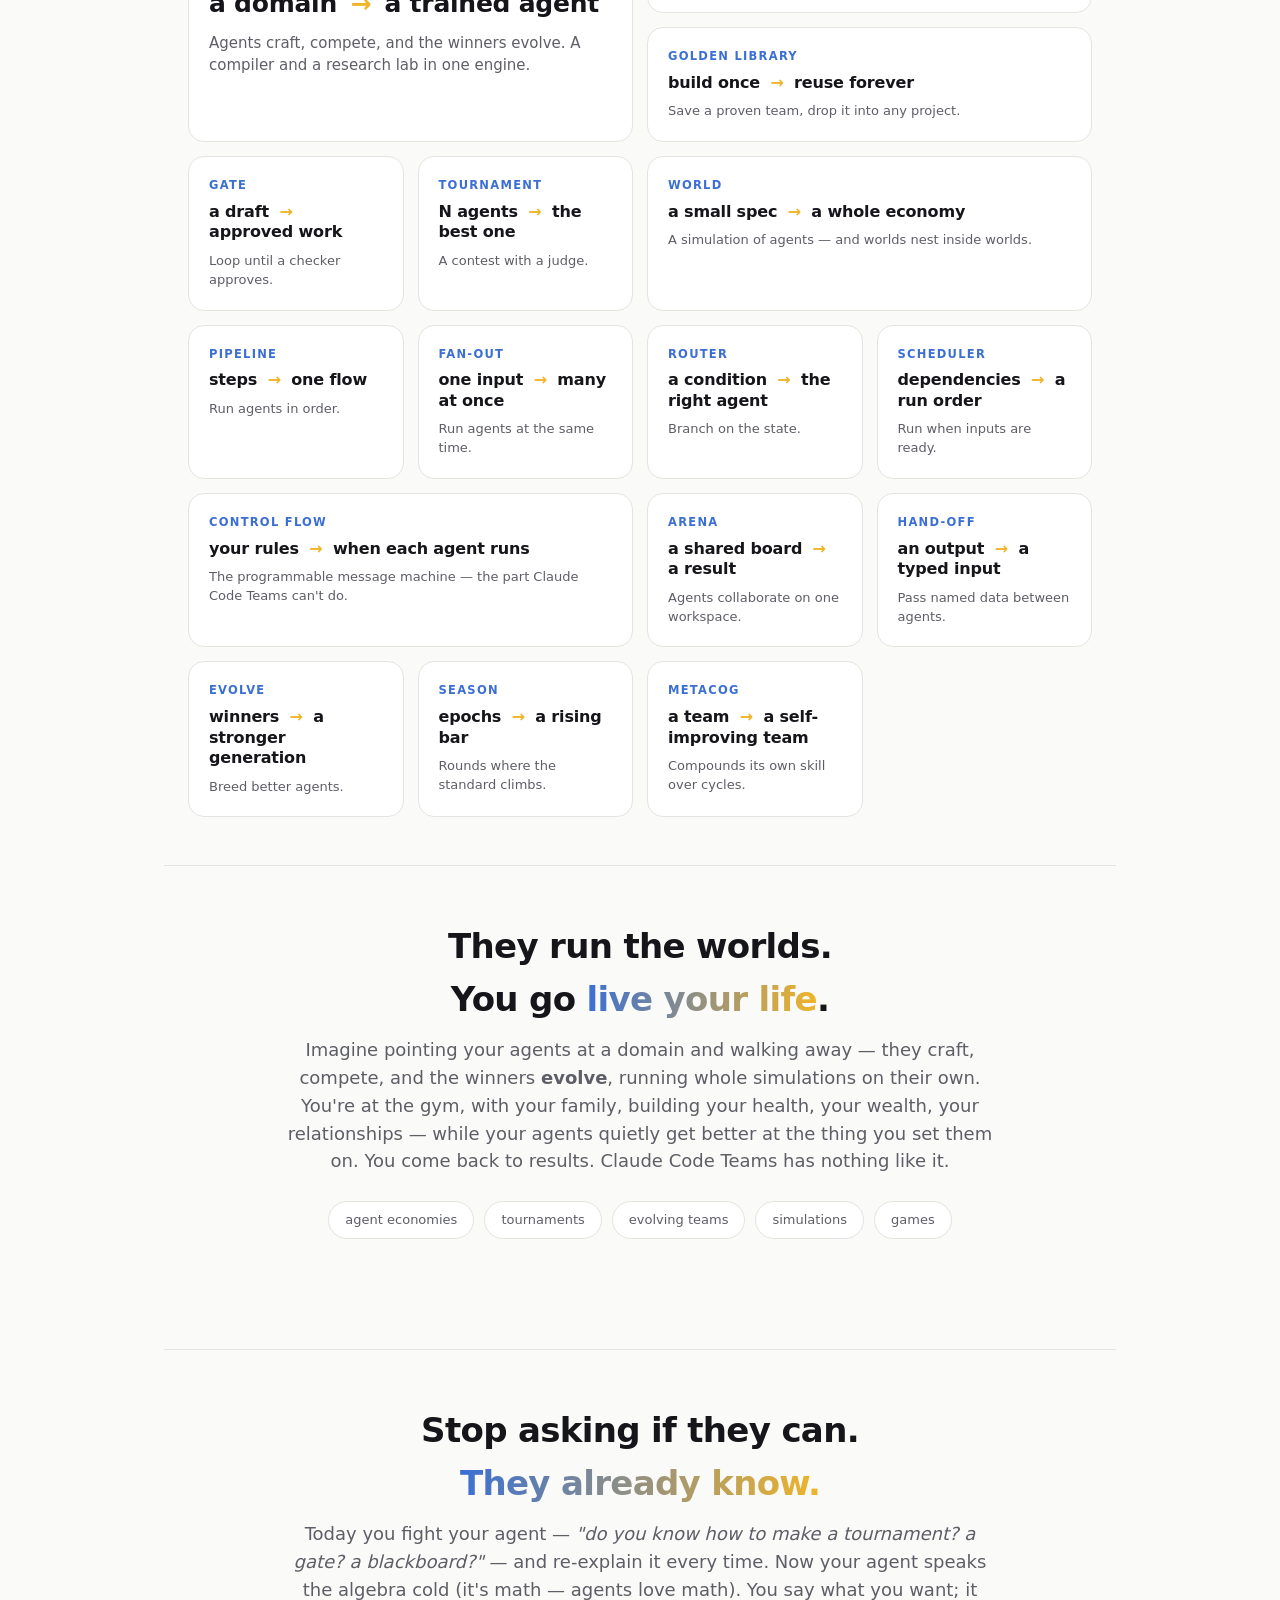
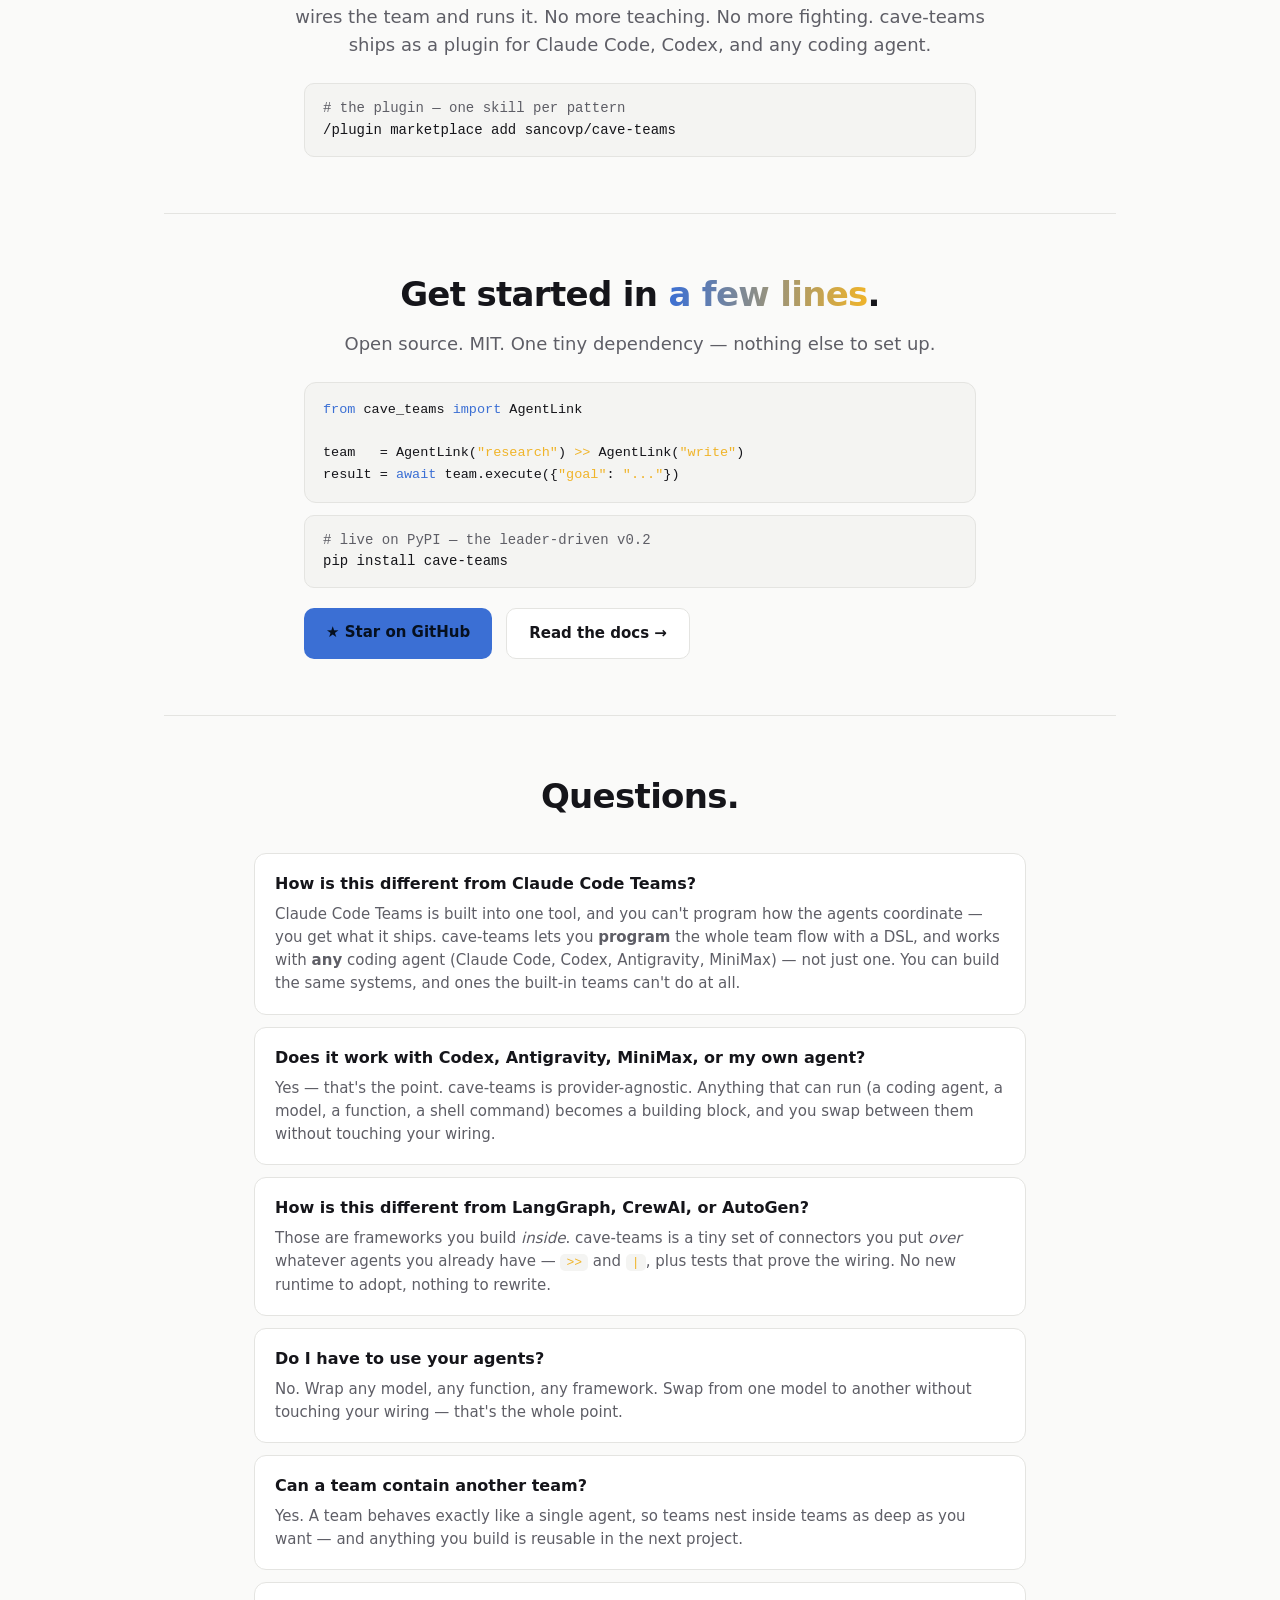
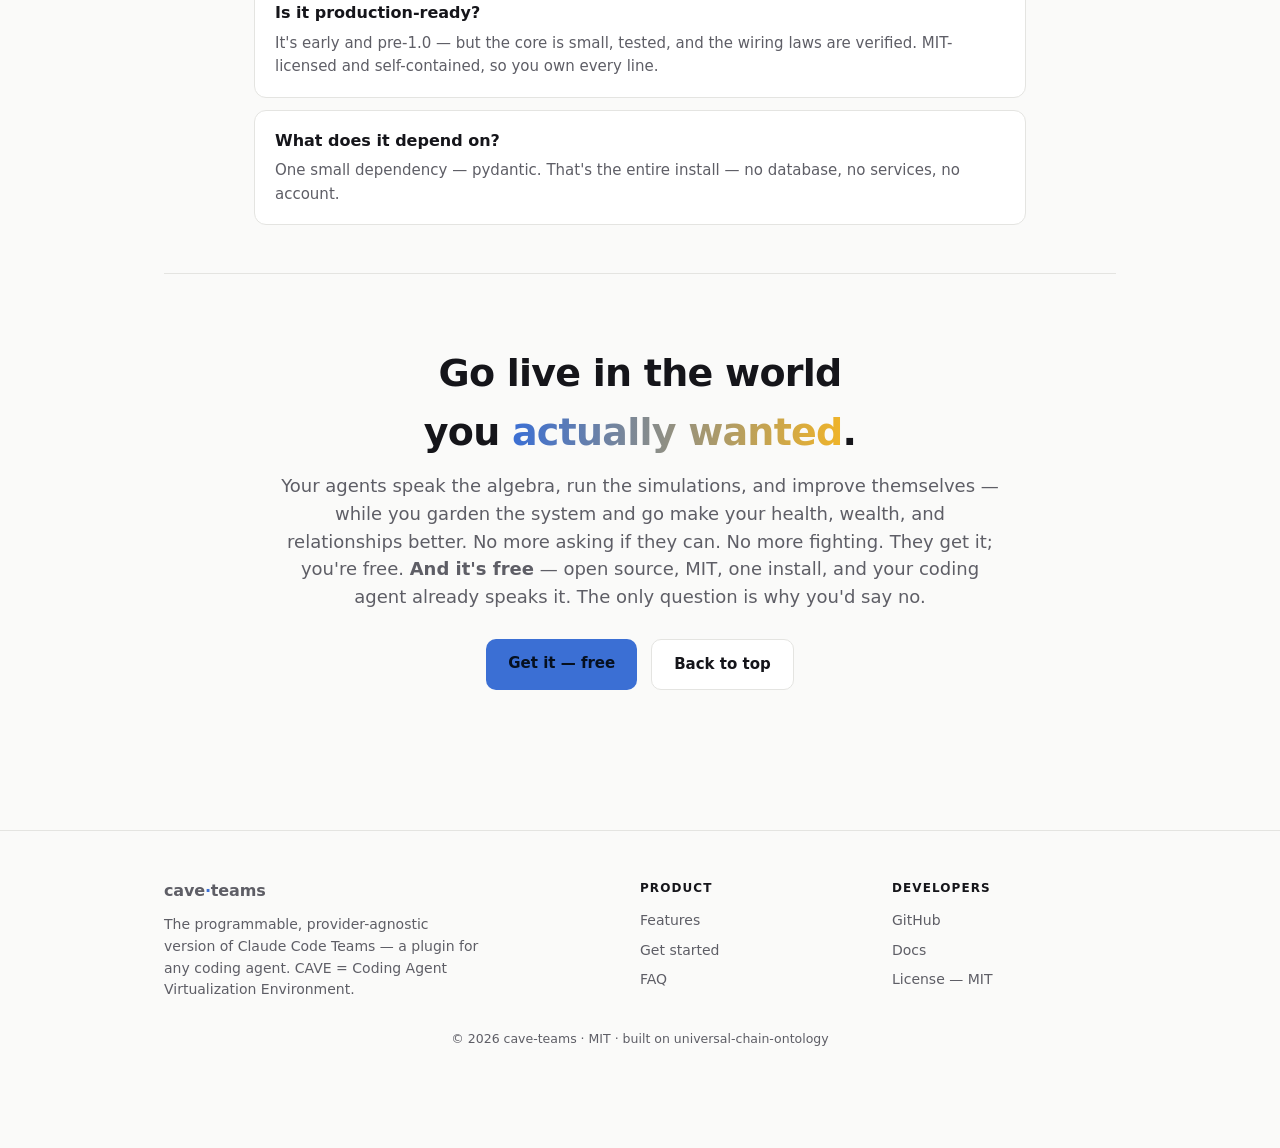
==== commit d7ab35e2: "site: install line back to 'pip install cave-teams' — v0.2 is live on PyPI cave-teams 0.2.0 + cave-h" ====
--- a/site/index.html
+++ b/site/index.html
@@ -31,8 +31,8 @@
     <a class="btn primary" href="#features">See the features</a>
     <a class="btn ghost" href="https://github.com/sancovp/cave-teams" target="_blank" rel="noopener">★ Star on GitHub</a>
   </div>
-  <div class="install"><pre><span class="c"># the leader-driven build — on GitHub now, PyPI release coming</span>
-git clone https://github.com/sancovp/cave-teams</pre></div>
+  <div class="install"><pre><span class="c"># live on PyPI — the leader-driven v0.2</span>
+pip install cave-teams</pre></div>
   <figure class="demo">
     <video src="assets/dashboard.mp4" poster="assets/dashboard.png" autoplay loop muted playsinline></video>
     <figcaption>A real team running. The <b>leader</b> dispatches, cave-teams <b>checks every message</b> —
@@ -385,8 +385,8 @@
 
 team   = AgentLink(<span class="o">"research"</span>) <span class="o">>></span> AgentLink(<span class="o">"write"</span>)
 result = <span class="k">await</span> team.execute({<span class="o">"goal"</span>: <span class="o">"..."</span>})</pre>
-    <div class="install"><pre><span class="c"># the leader-driven build — on GitHub now, PyPI release coming</span>
-git clone https://github.com/sancovp/cave-teams</pre></div>
+    <div class="install"><pre><span class="c"># live on PyPI — the leader-driven v0.2</span>
+pip install cave-teams</pre></div>
     <div class="cta">
       <a class="btn primary" href="https://github.com/sancovp/cave-teams" target="_blank" rel="noopener">★ Star on GitHub</a>
       <a class="btn ghost" href="https://github.com/sancovp/cave-teams" target="_blank" rel="noopener">Read the docs →</a>
